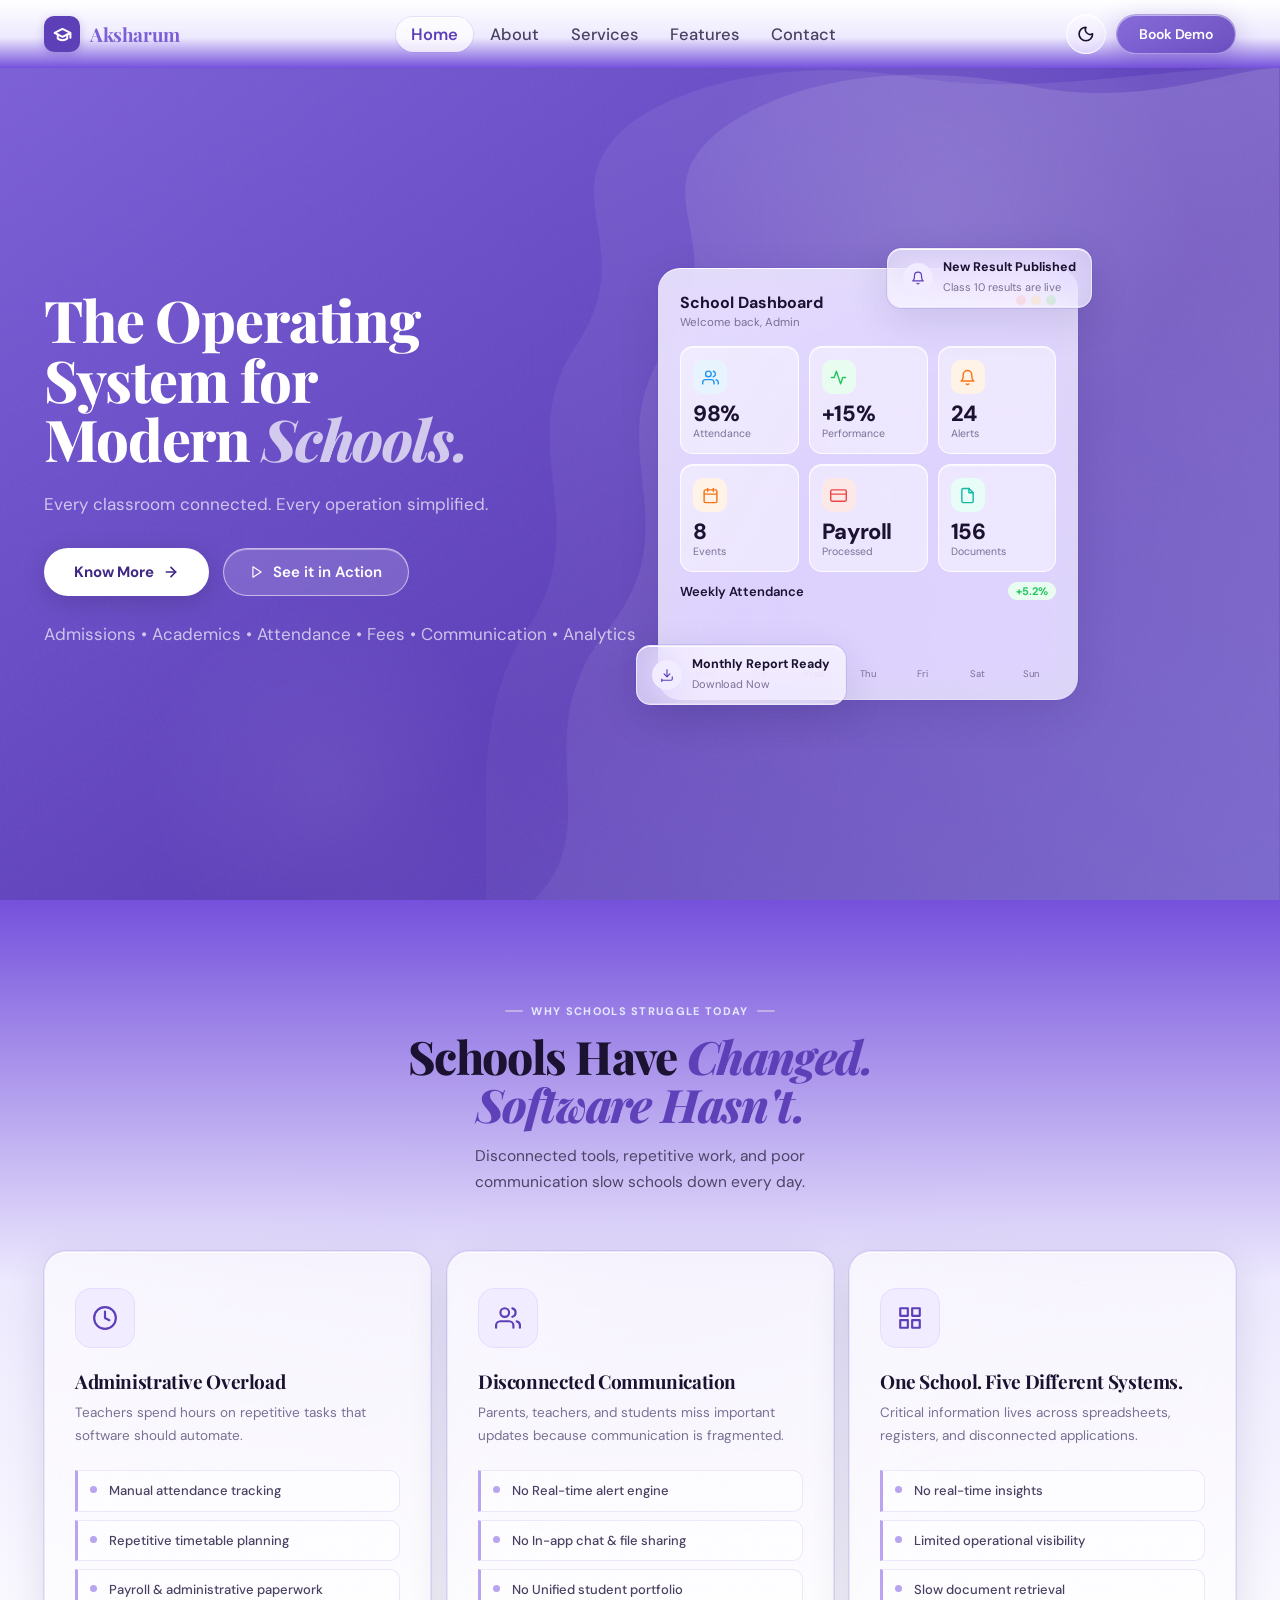
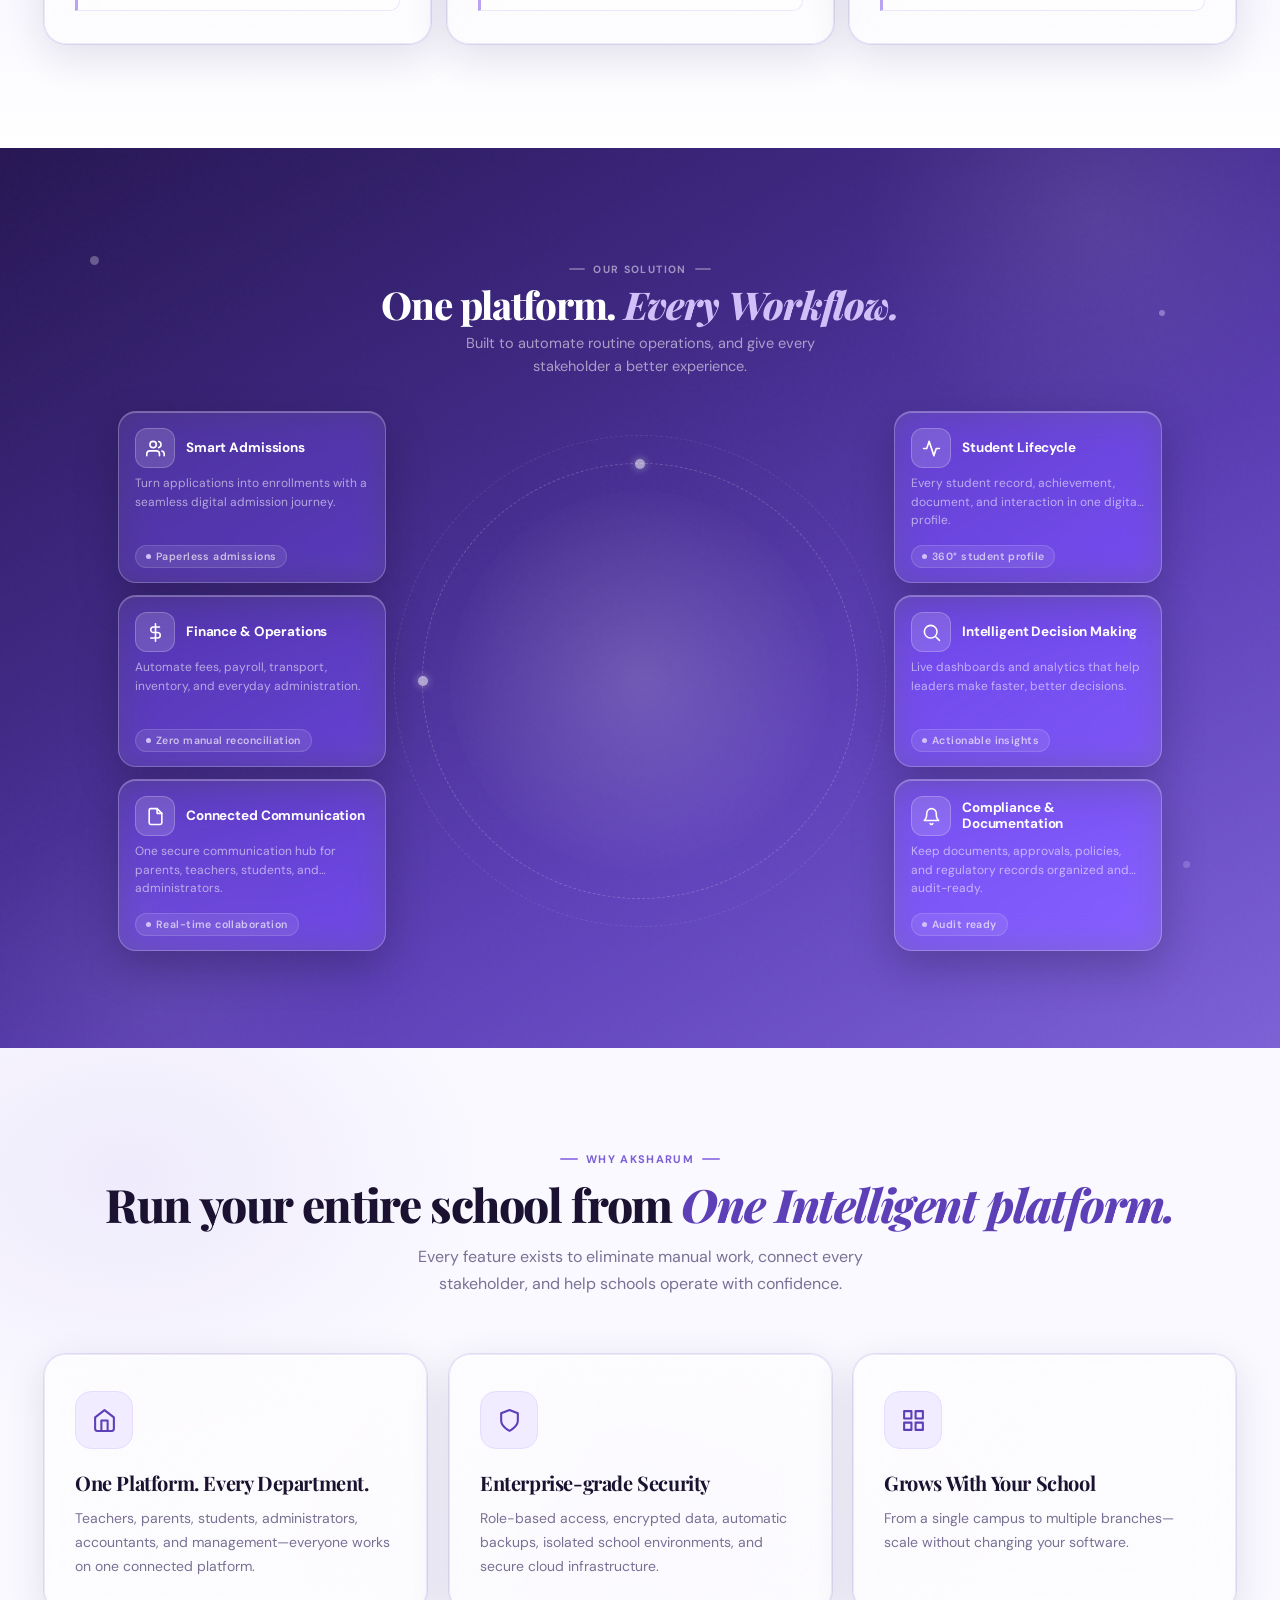
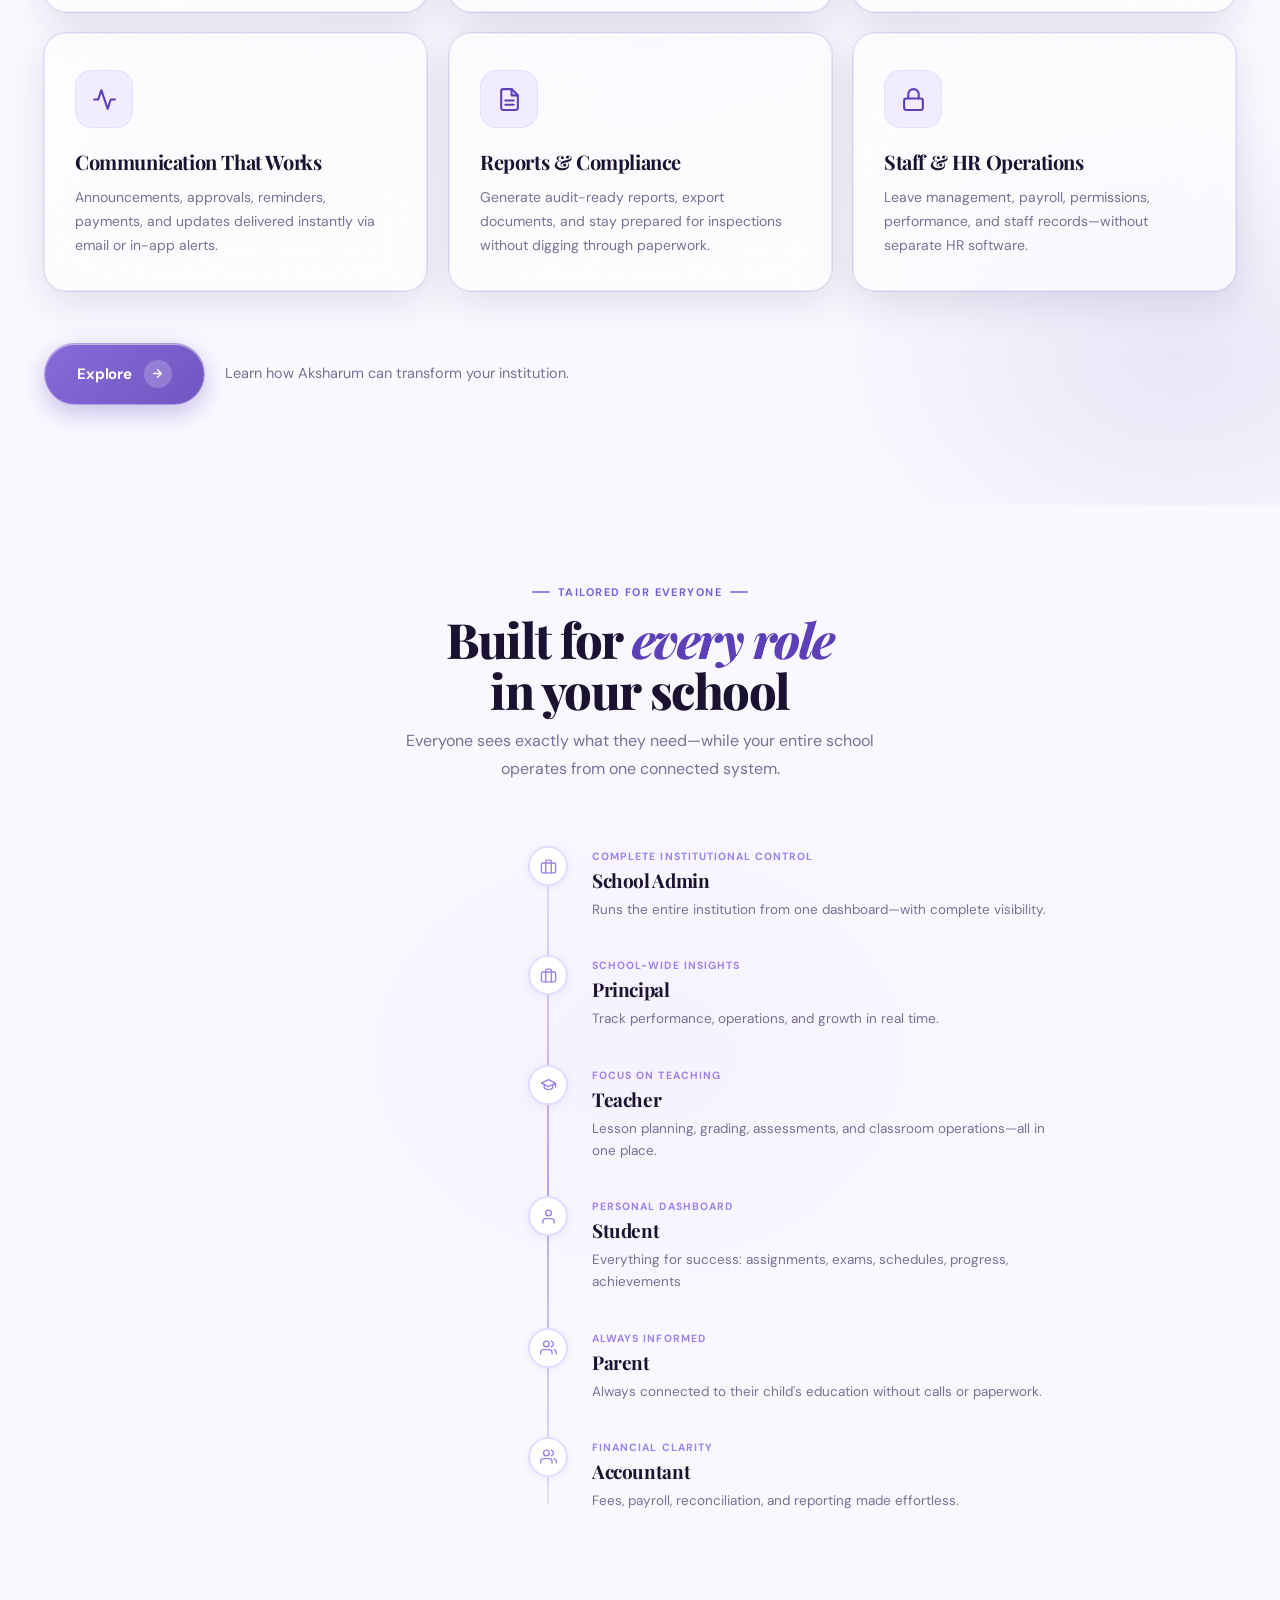
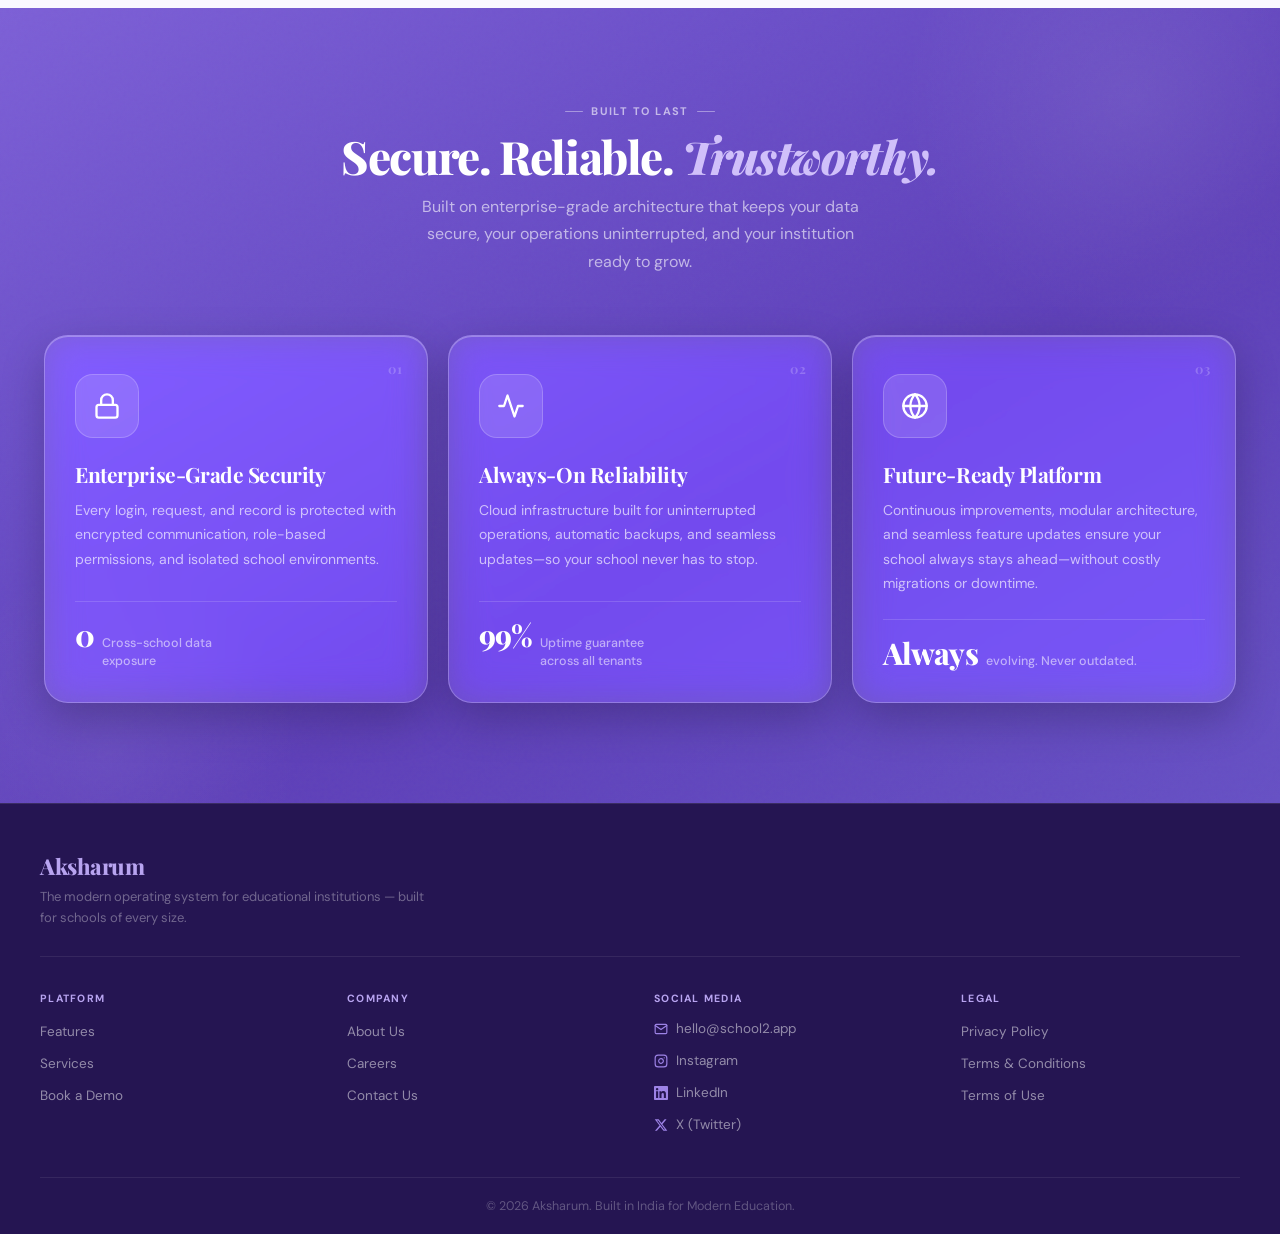
==== index.html @ 7f566ee7 "Merge pull request #1 from rajkrsingh9/feature/Aksharum_Update Feature/aksharum update" ====
<!DOCTYPE html>
<html lang="en">
<head>
<meta charset="UTF-8">
<meta name="viewport" content="width=device-width, initial-scale=1.0">
<title>Aksharum — The Modern School ERP</title>
<link rel="preconnect" href="https://fonts.googleapis.com">
<link href="https://fonts.googleapis.com/css2?family=Playfair+Display:ital,wght@0,400;0,600;0,700;0,800;1,400;1,600;1,700&family=DM+Sans:ital,opsz,wght@0,9..40,300;0,9..40,400;0,9..40,500;0,9..40,600;0,9..40,700;1,9..40,400&display=swap" rel="stylesheet">
<script src="https://cdnjs.cloudflare.com/ajax/libs/gsap/3.12.5/gsap.min.js"></script>
<script src="https://cdnjs.cloudflare.com/ajax/libs/gsap/3.12.5/ScrollTrigger.min.js"></script>
<link rel="stylesheet" href="css/one.css">
<link rel="stylesheet" href="css/liquid-glass.css">
<script src="js/page-transitions.js" defer></script>
<script>
  (function () {
    const savedTheme = localStorage.getItem("aksharum-theme");
    const prefersDark = window.matchMedia("(prefers-color-scheme: dark)").matches;

    if (savedTheme === "dark" || savedTheme === "light") {
      document.documentElement.setAttribute("data-theme", savedTheme);
    } else {
      document.documentElement.setAttribute("data-theme", prefersDark ? "dark" : "light");
    }
  })();
</script>
</head>
<body>

<!-- NAVIGATION -->

<nav id="nav" style="background: linear-gradient(
    180deg, 
    var(--nav-bg-start) 0%, 
    var(--nav-bg-middle) 55%, 
    var(--nav-bg-end) 100%
  );">
  <div class="nw">
    <a href="index.html" class="logo">
      <div class="lbox">
        <svg viewBox="0 0 24 24" fill="none" stroke="currentColor" stroke-width="2.5" stroke-linecap="round" stroke-linejoin="round">
          <path d="M22 10v6M2 10l10-5 10 5-10 5z"/>
          <path d="M6 12v5c3 3 9 3 12 0v-5"/>
        </svg>
      </div>
      <span class="logo-accent">Aksharum</span>
    </a>

    <!-- desktop links -->
    <ul class="nlinks">
      <li><a href="index.html" class="active">Home</a></li>
      <li><a href="about.html">About</a></li>
      <li><a href="services.html">Services</a></li>
      <li><a href="features.html">Features</a></li>
      <li><a href="contact.html">Contact</a></li>
    </ul>

    <!-- desktop CTA -->
    <div class="nright">
  <button class="theme-toggle" id="themeToggle" type="button" aria-label="Switch to dark mode">
    <svg class="theme-icon theme-sun" viewBox="0 0 24 24" fill="none" stroke="currentColor" stroke-width="2.2" stroke-linecap="round" stroke-linejoin="round">
      <circle cx="12" cy="12" r="4"></circle>
      <path d="M12 2v2"></path>
      <path d="M12 20v2"></path>
      <path d="M4.93 4.93l1.41 1.41"></path>
      <path d="M17.66 17.66l1.41 1.41"></path>
      <path d="M2 12h2"></path>
      <path d="M20 12h2"></path>
      <path d="M6.34 17.66l-1.41 1.41"></path>
      <path d="M19.07 4.93l-1.41 1.41"></path>
    </svg>

    <svg class="theme-icon theme-moon" viewBox="0 0 24 24" fill="none" stroke="currentColor" stroke-width="2.2" stroke-linecap="round" stroke-linejoin="round">
      <path d="M12 3a6.5 6.5 0 0 0 8.8 8.8A9 9 0 1 1 12 3Z"></path>
    </svg>
  </button>

  <a href="demo.html" class="n-demo">Book Demo</a>
</div>


    <!-- hamburger -->
    <button class="nav-toggle" id="navToggle" aria-label="Open menu" aria-expanded="false">
      <span></span>
      <span></span>
      <span></span>
    </button>
  </div>

</nav>

  <!-- overlay -->
  <div class="nav-overlay" id="navOverlay"></div>

  <!-- mobile drawer -->
  <aside class="mobile-drawer" id="mobileDrawer" aria-hidden="true">
    <div class="drawer-head">
      <a href="index.html" class="drawer-logo">
        <div class="lbox">
          <svg viewBox="0 0 24 24" fill="none" stroke="currentColor" stroke-width="2.5" stroke-linecap="round" stroke-linejoin="round">
            <path d="M22 10v6M2 10l10-5 10 5-10 5z"/>
            <path d="M6 12v5c3 3 9 3 12 0v-5"/>
          </svg>
        </div>
        <span>Aksharum</span>
      </a>

      <button class="drawer-close" id="drawerClose" aria-label="Close menu">
        <span></span>
        <span></span>
      </button>
    </div>

    <div class="drawer-links">
      <a href="index.html" class="active">Home</a>
      <a href="about.html" >About</a>
      <a href="services.html">Services</a>
      <a href="features.html">Features</a>
      <a href="contact.html">Contact</a>
    </div>

       <div class="drawer-bottom">
  <button class="drawer-theme-toggle" id="drawerThemeToggle" type="button" aria-label="Switch to dark mode">
    <span class="drawer-theme-icon">
      <svg class="theme-icon theme-sun" viewBox="0 0 24 24" fill="none" stroke="currentColor" stroke-width="2.2" stroke-linecap="round" stroke-linejoin="round">
        <circle cx="12" cy="12" r="4"></circle>
        <path d="M12 2v2"></path>
        <path d="M12 20v2"></path>
        <path d="M4.93 4.93l1.41 1.41"></path>
        <path d="M17.66 17.66l1.41 1.41"></path>
        <path d="M2 12h2"></path>
        <path d="M20 12h2"></path>
        <path d="M6.34 17.66l-1.41 1.41"></path>
        <path d="M19.07 4.93l-1.41 1.41"></path>
      </svg>

      <svg class="theme-icon theme-moon" viewBox="0 0 24 24" fill="none" stroke="currentColor" stroke-width="2.2" stroke-linecap="round" stroke-linejoin="round">
        <path d="M12 3a6.5 6.5 0 0 0 8.8 8.8A9 9 0 1 1 12 3Z"></path>
      </svg>
    </span>

    <span class="drawer-theme-text">Dark Mode</span>
  </button>

  <a href="demo.html" class="drawer-demo">Book Demo</a>
</div>
  </aside>


  <!-- ##################################################################################### -->

<!-- ════════ HERO ════════ -->
<section class="hero" id="hero">
  <div class="hero-glow1"></div>
  <div class="hero-glow2"></div>

  <!-- LEFT TEXT -->
  <div class="hero-left">
    <h1 id="h-title"> 
      The Operating<br>System for <br>Modern <em>Schools.</em>
    </h1>
    <p class="hero-desc" id="h-desc">
      <!-- Manage academics, admissions, attendance, fees, communication, and administration from one intelligent platform. -->
      <!-- Empower your school with smarter academics, seamless communication, intelligent management, and connected digital experiences. -->
      
      Every classroom connected. Every operation simplified.
    </p>
   
    <div class="hero-btns" id="h-btns">
      <button class="btn-white" onclick="location.href='about.html'">
        Know More
        <svg viewBox="0 0 24 24" fill="none" stroke="currentColor" stroke-width="2.5" stroke-linecap="round" stroke-linejoin="round"><line x1="5" y1="12" x2="19" y2="12"/><polyline points="12 5 19 12 12 19"/></svg>
      </button>
      <button class="btn-ghost" onclick="location.href='demo.html'">
        <svg viewBox="0 0 24 24" fill="none" stroke="currentColor" stroke-width="2" stroke-linecap="round" stroke-linejoin="round"><polygon points="5 3 19 12 5 21 5 3"/></svg>
        See it in Action
      </button>
    </div>
     <p class="hero-desc" id="h-desc" style="margin-top: 24px;">
      
      Admissions • Academics • Attendance • Fees • Communication • Analytics
    </p>

  </div>

  <!-- RIGHT: blob + student + dashboard -->
  <div class="hero-right" id="h-right">

    <!-- Bisy LMS-style blob: starts top-right, waves down to bottom-left -->
    <svg class="blob-svg" viewBox="0 0 900 900"
         preserveAspectRatio="xMaxYMid slice"
         xmlns="http://www.w3.org/2000/svg">
      <defs>
        <linearGradient id="bg1" x1="100%" y1="0%" x2="0%" y2="100%">
          <stop offset="0%" stop-color="rgba(255,255,255,.13)"/>
          <stop offset="100%" stop-color="rgba(255,255,255,.05)"/>
        </linearGradient>
        <linearGradient id="bg2" x1="100%" y1="0%" x2="0%" y2="100%">
          <stop offset="0%" stop-color="rgba(255,255,255,.09)"/>
          <stop offset="100%" stop-color="rgba(255,255,255,.03)"/>
        </linearGradient>
      </defs>

      <!-- Back softer blob -->
      <path fill="url(#bg2)">
        <animate attributeName="d" dur="18s" repeatCount="indefinite" calcMode="spline"
          keySplines="0.4 0 0.2 1; 0.4 0 0.2 1"
          values="
            M900,0 L900,900 L0,900 C60,820 10,720 80,610 C150,500 60,410 130,305 C200,200 100,140 190,65 C260,10 380,-8 500,10 C640,30 780,-6 900,0 Z;
            M900,0 L900,900 L0,900 C80,810 20,710 100,595 C180,480 80,400 155,290 C230,180 120,125 210,52 C285,5 400,-12 520,12 C660,36 790,-4 900,0 Z;
            M900,0 L900,900 L0,900 C60,820 10,720 80,610 C150,500 60,410 130,305 C200,200 100,140 190,65 C260,10 380,-8 500,10 C640,30 780,-6 900,0 Z
          "/>
      </path>

      <!-- Main blob — more opaque, tighter wave curve -->
      <path fill="url(#bg1)">
        <animate attributeName="d" dur="13s" repeatCount="indefinite" calcMode="spline"
          keySplines="0.4 0 0.2 1; 0.4 0 0.2 1"
          values="
            M900,0 L900,900 L80,900 C160,828 70,730 160,618 C250,506 150,422 225,312 C300,202 190,148 288,72 C368,12 490,0 618,22 C748,46 840,-2 900,0 Z;
            M900,0 L900,900 L100,900 C185,815 85,718 180,602 C275,486 165,408 245,294 C325,180 205,130 308,58 C392,4 510,-8 635,18 C762,44 848,0 900,0 Z;
            M900,0 L900,900 L80,900 C160,828 70,730 160,618 C250,506 150,422 225,312 C300,202 190,148 288,72 C368,12 490,0 618,22 C748,46 840,-2 900,0 Z
          "/>
      </path>
    </svg>



    <!-- Student (LEFT) + Dashboard (RIGHT) -->
    <div class="dash-area">

      <!-- STUDENT IMAGE — left of dashboard, no bg -->
      <div class="student-col" id="studentCol">
        <img src="Download_premium_image_of_Reading_publication_sitting_student__about_3d_cartoon_people__3d_cartoon_people_student__3_dimensional__school_student__and_blue_student_12162666-removebg-preview.png" alt="">
      </div>

      <!-- DASHBOARD wrapper -->
      <div style="position:relative;flex-shrink:0;">

        <!-- notification chip -->
        <div class="notif-chip">
          <div class="chip-ico"><svg viewBox="0 0 24 24" fill="none" stroke="currentColor" stroke-width="2" stroke-linecap="round" stroke-linejoin="round"><path d="M18 8A6 6 0 006 8c0 7-3 9-3 9h18s-3-2-3-9"/><path d="M13.73 21a2 2 0 01-3.46 0"/></svg></div>
          <div class="chip-txt"><strong>New Result Published</strong><span>Class 10 results are live</span></div>
        </div>

        <!-- DASHBOARD CARD -->
        <div class="dash" id="dashCard">
          <div class="dash-top">
            <div>
              <div class="dash-title">School Dashboard</div>
              <div class="dash-sub">Welcome back, Admin</div>
            </div>
            <div class="dash-dots">
              <div class="dd dd-r"></div>
              <div class="dd dd-y"></div>
              <div class="dd dd-g"></div>
            </div>
          </div>

          <!-- 3-col stats -->
          <div class="stat-grid">
            <div class="dsc">
              <div class="dsc-ico ico-blue"><svg viewBox="0 0 24 24" fill="none" stroke="currentColor" stroke-width="2" stroke-linecap="round" stroke-linejoin="round"><path d="M17 21v-2a4 4 0 00-4-4H5a4 4 0 00-4 4v2"/><circle cx="9" cy="7" r="4"/><path d="M23 21v-2a4 4 0 00-3-3.87"/><path d="M16 3.13a4 4 0 010 7.75"/></svg></div>
              <div class="dsc-val">98%</div><div class="dsc-lbl">Attendance</div>
            </div>
            <div class="dsc">
              <div class="dsc-ico ico-green"><svg viewBox="0 0 24 24" fill="none" stroke="currentColor" stroke-width="2" stroke-linecap="round" stroke-linejoin="round"><polyline points="22 12 18 12 15 21 9 3 6 12 2 12"/></svg></div>
              <div class="dsc-val">+15%</div><div class="dsc-lbl">Performance</div>
            </div>
            <div class="dsc">
              <div class="dsc-ico ico-orange"><svg viewBox="0 0 24 24" fill="none" stroke="currentColor" stroke-width="2" stroke-linecap="round" stroke-linejoin="round"><path d="M18 8A6 6 0 006 8c0 7-3 9-3 9h18s-3-2-3-9"/><path d="M13.73 21a2 2 0 01-3.46 0"/></svg></div>
              <div class="dsc-val">24</div><div class="dsc-lbl">Alerts</div>
            </div>
            <div class="dsc">
              <div class="dsc-ico ico-orange"><svg viewBox="0 0 24 24" fill="none" stroke="currentColor" stroke-width="2" stroke-linecap="round" stroke-linejoin="round"><rect x="3" y="4" width="18" height="18" rx="2"/><line x1="16" y1="2" x2="16" y2="6"/><line x1="8" y1="2" x2="8" y2="6"/><line x1="3" y1="10" x2="21" y2="10"/></svg></div>
              <div class="dsc-val">8</div><div class="dsc-lbl">Events</div>
            </div>
            <div class="dsc">
<div class="dsc-ico ico-red">
  <svg viewBox="0 0 24 24" fill="none" stroke="currentColor" stroke-width="2" stroke-linecap="round" stroke-linejoin="round">
    <rect x="1" y="4" width="22" height="16" rx="2" ry="2" />
    <line x1="1" y1="10" x2="23" y2="10" />
  </svg>
</div>
              <div class="dsc-val">Payroll</div><div class="dsc-lbl">Processed</div>
            </div>
            <div class="dsc">
              <div class="dsc-ico ico-teal"><svg viewBox="0 0 24 24" fill="none" stroke="currentColor" stroke-width="2" stroke-linecap="round" stroke-linejoin="round"><path d="M14 2H6a2 2 0 00-2 2v16a2 2 0 002 2h12a2 2 0 002-2V8z"/><polyline points="14 2 14 8 20 8"/></svg></div>
              <div class="dsc-val">156</div><div class="dsc-lbl">Documents</div>
            </div>
          </div>

          <div class="chart-hd">
            <span class="chart-ttl">Weekly Attendance</span>
            <span class="chart-bdg">+5.2%</span>
          </div>
          <div class="bars" id="bars">
            <div class="bar" data-h="75" style="height:0%;background:var(--p300)"></div>
            <div class="bar" data-h="88" style="height:0%;background:var(--p500)"></div>
            <div class="bar" data-h="65" style="height:0%;background:var(--p300)"></div>
            <div class="bar" data-h="92" style="height:0%;background:var(--p600)"></div>
            <div class="bar" data-h="80" style="height:0%;background:var(--p400)"></div>
            <div class="bar" data-h="72" style="height:0%;background:var(--p300)"></div>
            <div class="bar" data-h="86" style="height:0%;background:var(--p500)"></div>
          </div>
          <div class="bar-lbls">
            <span>Mon</span><span>Tue</span><span>Wed</span><span>Thu</span><span>Fri</span><span>Sat</span><span>Sun</span>
          </div>
        </div>

        <!-- enroll chip -->
        <div class="enroll-chip">
          <div class="chip-ico">
  <svg viewBox="0 0 24 24" fill="none" stroke="currentColor" stroke-width="2" stroke-linecap="round" stroke-linejoin="round">
    <path d="M21 15v4a2 2 0 0 1-2 2H5a2 2 0 0 1-2-2v4" />
    <polyline points="7 10 12 15 17 10" />
    <line x1="12" y1="15" x2="12" y2="3" />
  </svg>
</div>

          <div class="chip-txt"><strong>Monthly Report Ready</strong><span>Download Now</span></div>
        </div>

      </div><!-- end dash wrapper -->
    </div><!-- end dash-area -->
  </div><!-- end hero-right -->
</section>


<!-- ############################################################################################# -->

<!-- ══ PROBLEM CARDS ══ -->
<section class="prob-sec" id="problemSec" style="background: linear-gradient(
    360deg, 
    var(--nav-bg-start) 0%, 
    var(--nav-bg-middle) 55%, 
    var(--nav-bg-end) 100%
  );">
  <div class="prob-inner">

    <div class="prob-hd">
      <div class="prob-eyebrow-lbl" style="color: #e5e9ff;">Why Schools Struggle Today</div>
      <h2>Schools Have  <em>Changed. <br>Software Hasn't.</em></h2>
      <p>
Disconnected tools, repetitive work, and poor communication slow schools down every day. </p>
    </div>

    <div class="prob-cards">

      <!-- diamond SVG reusable -->

      <!-- CARD 1 -->
      <div class="pcard pcard-1">
        <div class="cg"></div>
        <div class="pcard-ico">
          <svg viewBox="0 0 24 24" fill="none" stroke="currentColor" stroke-width="2" stroke-linecap="round" stroke-linejoin="round">
            <circle cx="12" cy="12" r="10"/><polyline points="12 6 12 12 16 14"/>
          </svg>
        </div>
        <h3>Administrative Overload</h3>
        <p class="pcard-desc">
Teachers spend hours on repetitive tasks that software should automate.
        </p>
        <div class="pain-list">
          <div class="pain-row">
            <span class="pain-dot"></span>
            Manual attendance tracking

          </div>
          <div class="pain-row">
            <span class="pain-dot"></span>
Repetitive timetable planning
         </div>
          <div class="pain-row">
            <span class="pain-dot"></span>
Payroll & administrative paperwork 
          </div>
        </div>
      </div>

      <!-- CARD 2 -->
      <div class="pcard pcard-2">
        <div class="cg"></div>
        <div class="pcard-ico">
          <svg viewBox="0 0 24 24" fill="none" stroke="currentColor" stroke-width="2" stroke-linecap="round" stroke-linejoin="round">
            <path d="M17 21v-2a4 4 0 00-4-4H5a4 4 0 00-4 4v2"/><circle cx="9" cy="7" r="4"/>
            <path d="M23 21v-2a4 4 0 00-3-3.87"/><path d="M16 3.13a4 4 0 010 7.75"/>
          </svg>
        </div>
        <h3>Disconnected Communication</h3>
        <p class="pcard-desc">Parents, teachers, and students miss important updates because communication is fragmented.</p>
        <div class="pain-list">
          <div class="pain-row">
            <span class="pain-dot"></span>
            
            No Real-time alert engine


          </div>
          <div class="pain-row">
            <span class="pain-dot"></span>
No In-app chat & file sharing
  </div>
          <div class="pain-row">
            <span class="pain-dot"></span>
No Unified student portfolio    

</div>
        </div>
      </div>

      <!-- CARD 3 -->
      <div class="pcard pcard-3">
        <div class="cg"></div>
        <div class="pcard-ico">
          <svg viewBox="0 0 24 24" fill="none" stroke="currentColor" stroke-width="2" stroke-linecap="round" stroke-linejoin="round">
            <rect x="3" y="3" width="7" height="7"/><rect x="14" y="3" width="7" height="7"/>
            <rect x="14" y="14" width="7" height="7"/><rect x="3" y="14" width="7" height="7"/>
          </svg>
        </div>
        <h3>One School. Five Different Systems.</h3>
        <p class="pcard-desc">
Critical information lives across spreadsheets, registers, and disconnected applications.
        </p>
        <div class="pain-list">
          <div class="pain-row">
            <span class="pain-dot"></span>
            No real-time insights
          </div>
          <div class="pain-row">
            <span class="pain-dot"></span>
            Limited operational visibility
          </div>
          <div class="pain-row">
            <span class="pain-dot"></span>
Slow document retrieval
          </div>
        </div>
      </div>

    </div>
  </div>
</section>




<!-- ######################################################################## -->

<!-- ══ SOLUTION SECTION ══ -->



<section class="sol-sec" id="solutionSec" >
  <div class="sol-noise"></div>
  <div class="sol-glow-tr"></div>
  <div class="sol-glow-bl"></div>
  <div class="sol-part" style="width:9px;height:9px;background:rgba(255,255,255,.28);top:12%;left:7%;animation-delay:.3s"></div>
  <div class="sol-part" style="width:6px;height:6px;background:var(--p300);opacity:.45;top:18%;right:9%;animation-delay:1.1s"></div>
  <div class="sol-part" style="width:11px;height:11px;background:rgba(255,255,255,.18);bottom:15%;left:11%;animation-delay:2s"></div>
  <div class="sol-part" style="width:7px;height:7px;background:var(--p400);opacity:.38;bottom:20%;right:7%;animation-delay:.7s"></div>

  <div class="sol-inner">
    <div class="sol-hd" id="solHd">
      <div class="sol-ey">Our Solution</div>
      <h2>One platform. <em>Every Workflow.</em></h2>
      <p>Built to automate routine operations, and give every stakeholder a better experience.</p>
    </div>

    <div class="sol-stage">

      <!-- LEFT CARDS -->
      <div class="sol-col left" id="solLeft">
        <div class="sc">
          <div class="sc-row">
            <div class="sc-ico"><svg viewBox="0 0 24 24" fill="none" stroke="currentColor" stroke-width="2" stroke-linecap="round" stroke-linejoin="round"><path d="M17 21v-2a4 4 0 00-4-4H5a4 4 0 00-4 4v2"/><circle cx="9" cy="7" r="4"/><path d="M23 21v-2a4 4 0 00-3-3.87"/><path d="M16 3.13a4 4 0 010 7.75"/></svg></div>
            <span class="sc-title">Smart Admissions

</span>
          </div>
          <p class="sc-desc" style="margin-bottom: 0.3rem;">Turn applications into enrollments with a seamless digital admission journey.


          </p>
          <div class="sc-tag"><span class="sc-dot"></span>Paperless admissions</div>
        </div>

        <div class="sc">
          <div class="sc-row">
            <div class="sc-ico"><svg viewBox="0 0 24 24" fill="none" stroke="currentColor" stroke-width="2" stroke-linecap="round" stroke-linejoin="round"><line x1="12" y1="1" x2="12" y2="23"/><path d="M17 5H9.5a3.5 3.5 0 000 7h5a3.5 3.5 0 010 7H6"/></svg></div>
            <span class="sc-title">Finance &amp; Operations</span>
          </div>
          <p class="sc-desc" style="margin-bottom: 0.3rem;">Automate fees, payroll, transport, inventory, and everyday administration.</p>
          <div class="sc-tag"><span class="sc-dot"></span>Zero manual reconciliation</div>
        </div>

        <div class="sc">
          <div class="sc-row">
            <div class="sc-ico"><svg viewBox="0 0 24 24" fill="none" stroke="currentColor" stroke-width="2"
                stroke-linecap="round" stroke-linejoin="round">
                <path d="M14 2H6a2 2 0 00-2 2v16a2 2 0 002 2h12a2 2 0 002-2V8z" />
                <polyline points="14 2 14 8 20 8" />
              </svg></div>
            <span class="sc-title">
              Connected Communication     
            </span>
          </div>
          <p class="sc-desc" style="margin-bottom: 0.3rem;">One secure communication hub for parents, teachers, students, and administrators.
          </p>
          <div class="sc-tag"><span class="sc-dot"></span>Real-time collaboration</div>
        </div>
        </div>

      <!-- CENTER IMAGE -->
      <div class="sol-center" id="solCenter">
        <div class="sol-orb">
          <div class="sring r1"><span class="srdot"></span><span class="srdot d2"></span></div>
          <div class="sring r2"></div>
          <img src="𝐋𝐨_𝐌𝐞𝐣𝐨𝐫_𝐃𝐞_𝐀𝐫𝐜𝐚𝐧𝐨-removebg-preview.png" alt=""  class="sol-img">
        </div>
      </div>

      <!-- RIGHT CARDS -->
      <div class="sol-col right" id="solRight">
        <div class="sc">
          <div class="sc-row">
            <div class="sc-ico"><svg viewBox="0 0 24 24" fill="none" stroke="currentColor" stroke-width="2" stroke-linecap="round" stroke-linejoin="round"><polyline points="22 12 18 12 15 21 9 3 6 12 2 12"/></svg></div>
            <span class="sc-title">Student Lifecycle</span>
          </div>
          <p class="sc-desc" style="margin-bottom: 0.3rem;">Every student record, achievement, document, and interaction in one digital profile.</p>
          <div class="sc-tag"><span class="sc-dot"></span>360° student profile</div>
        </div>

        <div class="sc">
          <div class="sc-row">
            <div class="sc-ico"><svg viewBox="0 0 24 24" fill="none" stroke="currentColor" stroke-width="2" stroke-linecap="round" stroke-linejoin="round"><circle cx="11" cy="11" r="8"/><path d="M22 22l-4.35-4.35"/></svg></div>
            <span class="sc-title">Intelligent Decision Making</span>
          </div>
          <p class="sc-desc " style="margin-bottom: 0.3rem;">Live dashboards and analytics that help leaders make faster, better decisions.</p>
          <div class="sc-tag"><span class="sc-dot"></span>Actionable insights</div>
        </div>

        <div class="sc">
          <div class="sc-row">
            <div class="sc-ico"><svg viewBox="0 0 24 24" fill="none" stroke="currentColor" stroke-width="2" stroke-linecap="round" stroke-linejoin="round"><path d="M18 8A6 6 0 006 8c0 7-3 9-3 9h18s-3-2-3-9"/><path d="M13.73 21a2 2 0 01-3.46 0"/></svg></div>
            <span class="sc-title">Compliance & Documentation</span>
          </div>
          <p class="sc-desc" style="margin-bottom: 0.3rem;">Keep documents, approvals, policies, and regulatory records organized and audit-ready.</p>
          <div class="sc-tag"><span class="sc-dot" ></span>Audit ready</div>
        </div>
      </div>

    </div>
  </div>
</section>



<!-- ######################################## -->


<!-- FEATURES -->



<section class="feat-sec" id="featuresSec">
  <div class="feat-inner">
    <div class="feat-hd" id="featHd">
      <div class="feat-ey">Why Aksharum</div>
      <h2>Run your entire school from  <em>One Intelligent platform.</em></h2>
      <p>Every feature exists to eliminate manual work, connect every stakeholder, and help schools operate with confidence.</p>
    </div>
    <div class="feat-grid-6">

      <div class="fg-card" id="fg1">
        <div class="fg-ico">
          <svg viewBox="0 0 24 24" fill="none" stroke="currentColor" stroke-width="2" stroke-linecap="round" stroke-linejoin="round"><path d="M3 9l9-7 9 7v11a2 2 0 01-2 2H5a2 2 0 01-2-2z"/><polyline points="9 22 9 12 15 12 15 22"/></svg>
        </div>
        <h3>One Platform. Every Department.</h3>
        <p>Teachers, parents, students, administrators, accountants, and management—everyone works on one connected platform.</p>
      </div>

      <div class="fg-card" id="fg2">
        <div class="fg-ico">
          <svg viewBox="0 0 24 24" fill="none" stroke="currentColor" stroke-width="2" stroke-linecap="round" stroke-linejoin="round"><path d="M12 22s8-4 8-10V5l-8-3-8 3v7c0 6 8 10 8 10z"/></svg>
        </div>
        <h3>Enterprise-grade Security</h3>
        <p>Role-based access, encrypted data, automatic backups, isolated school environments, and secure cloud infrastructure.</p>
      </div>

      <div class="fg-card" id="fg3">
        <div class="fg-ico">
          <svg viewBox="0 0 24 24" fill="none" stroke="currentColor" stroke-width="2" stroke-linecap="round" stroke-linejoin="round"><rect x="3" y="3" width="7" height="7"/><rect x="14" y="3" width="7" height="7"/><rect x="14" y="14" width="7" height="7"/><rect x="3" y="14" width="7" height="7"/></svg>
        </div>
        <h3>Grows With Your School</h3>
        <p>From a single campus to multiple branches—scale without changing your software.</p>
      </div>

      <div class="fg-card" id="fg4">
        <div class="fg-ico">
          <svg viewBox="0 0 24 24" fill="none" stroke="currentColor" stroke-width="2" stroke-linecap="round" stroke-linejoin="round"><polyline points="22 12 18 12 15 21 9 3 6 12 2 12"/></svg>
        </div>
        <h3>Communication That Works</h3>
        <p>Announcements, approvals, reminders, payments, and updates delivered instantly via email or in-app alerts.</p>
      </div>

      <div class="fg-card" id="fg5">
        <div class="fg-ico">
          <svg viewBox="0 0 24 24" fill="none" stroke="currentColor" stroke-width="2" stroke-linecap="round" stroke-linejoin="round"><path d="M14 2H6a2 2 0 00-2 2v16a2 2 0 002 2h12a2 2 0 002-2V8z"/><polyline points="14 2 14 8 20 8"/><line x1="16" y1="13" x2="8" y2="13"/><line x1="16" y1="17" x2="8" y2="17"/></svg>
        </div>
        <h3>Reports & Compliance</h3>
        <p>Generate audit-ready reports, export documents, and stay prepared for inspections without digging through paperwork.</p>
      </div>

      <div class="fg-card" id="fg6">
        <div class="fg-ico">
          <svg viewBox="0 0 24 24" fill="none" stroke="currentColor" stroke-width="2" stroke-linecap="round" stroke-linejoin="round"><rect x="3" y="11" width="18" height="11" rx="2" ry="2"/><path d="M7 11V7a5 5 0 0110 0v4"/></svg>
        </div>
        <h3>Staff & HR Operations</h3>
        <p>Leave management, payroll, permissions, performance, and staff records—without separate HR software.</p>
      </div>

    </div>

    <!-- Know More CTA -->
    <div class="feat-cta" id="featCta">
      <a href="about.html" class="btn-feat-know">
        Explore
        <span class="arr">
          <svg viewBox="0 0 24 24" fill="none" stroke="currentColor" stroke-width="2.5" stroke-linecap="round" stroke-linejoin="round"><line x1="5" y1="12" x2="19" y2="12"/><polyline points="12 5 19 12 12 19"/></svg>
        </span>
      </a>
      <span class="feat-cta-label">Learn how Aksharum can transform your institution.</span>
    </div>

  </div>
</section>





<!-- ########################################################################################## -->
<!-- ══ TAILORED ══ -->
<section class="tailored-sec" id="tailoredSec">

  <!-- Centered heading -->
  <div class="tailored-hd" id="tailoredHd">
    <div class="tailored-ey">Tailored for Everyone</div>
    <h2>Built for <em>every role</em><br>in your school</h2>
    <p>Everyone sees exactly what they need—while your entire school operates from one connected system.</p>
  </div>

  <div class="tailored-body">

    <!-- LEFT: image + floating badges -->
    <div class="tailored-img-col" id="tailoredImg">
      <div class="tailored-img-bg"></div>
      <img class="tailored-img" src="Gemini_Generated_Image_yo6tjfyo6tjfyo6t-removebg-preview.png" alt="">
    </div>

    <!-- RIGHT: role rows -->
    <div class="tailored-roles" id="tailoredRoles">

      <!-- School Admin -->
      <div class="t-role" id="tr0">
        <div class="t-dot">
          <svg viewBox="0 0 24 24" fill="none" stroke="currentColor" stroke-width="2" stroke-linecap="round" stroke-linejoin="round">
            <path d="M20 7H4a2 2 0 00-2 2v10a2 2 0 002 2h16a2 2 0 002-2V9a2 2 0 00-2-2z"/>
            <path d="M16 21V5a2 2 0 00-2-2h-4a2 2 0 00-2 2v16"/>
          </svg>
        </div>
        <div class="t-body">
          <div class="t-label">Complete institutional control</div>
          <div class="t-name">School Admin</div>
          <div class="t-desc">Runs the entire institution from one dashboard—with complete visibility.</div></div>
      </div>


      <!-- Principal -->
      <div class="t-role" id="tr0">
        <div class="t-dot">
          <svg viewBox="0 0 24 24" fill="none" stroke="currentColor" stroke-width="2" stroke-linecap="round" stroke-linejoin="round">
            <path d="M20 7H4a2 2 0 00-2 2v10a2 2 0 002 2h16a2 2 0 002-2V9a2 2 0 00-2-2z"/>
            <path d="M16 21V5a2 2 0 00-2-2h-4a2 2 0 00-2 2v16"/>
          </svg>
        </div>
        <div class="t-body">
          <div class="t-label">School-wide Insights</div>
          <div class="t-name">Principal</div>
          <div class="t-desc">Track performance, operations, and growth in real time.</div></div>
      </div>


      <!-- Teacher -->
      <div class="t-role" id="tr1">
        <div class="t-dot">
          <svg viewBox="0 0 24 24" fill="none" stroke="currentColor" stroke-width="2" stroke-linecap="round" stroke-linejoin="round">
            <path d="M22 10v6M2 10l10-5 10 5-10 5z"/>
            <path d="M6 12v5c3 3 9 3 12 0v-5"/>
          </svg>
        </div>
        <div class="t-body">
          <div class="t-label">Focus on teaching</div>
          <div class="t-name">Teacher</div>
          <div class="t-desc">
                Lesson planning, grading, assessments, and classroom operations—all in one place.
          </div></div>
      </div>

      <!-- Student -->
      <div class="t-role" id="tr2">
        <div class="t-dot">
          <svg viewBox="0 0 24 24" fill="none" stroke="currentColor" stroke-width="2" stroke-linecap="round" stroke-linejoin="round">
            <path d="M20 21v-2a4 4 0 00-4-4H8a4 4 0 00-4 4v2"/>
            <circle cx="12" cy="7" r="4"/>
          </svg>
        </div>
        <div class="t-body">
          <div class="t-label">Personal Dashboard</div>
          <div class="t-name">Student</div>
          <div class="t-desc">Everything for success: assignments, exams, schedules, progress, achievements</div></div>
      </div>

      <!-- Parent -->
      <div class="t-role" id="tr3">
        <div class="t-dot">
          <svg viewBox="0 0 24 24" fill="none" stroke="currentColor" stroke-width="2" stroke-linecap="round" stroke-linejoin="round">
            <path d="M17 21v-2a4 4 0 00-4-4H5a4 4 0 00-4 4v2"/>
            <circle cx="9" cy="7" r="4"/>
            <path d="M23 21v-2a4 4 0 00-3-3.87"/>
            <path d="M16 3.13a4 4 0 010 7.75"/>
          </svg>
        </div>
        <div class="t-body">
          <div class="t-label">Always informed</div>
          <div class="t-name">Parent</div>
          <div class="t-desc">Always connected to their child's education without calls or paperwork.</div></div>
      </div>


      <!-- Accountant -->
      <div class="t-role" id="tr3">
        <div class="t-dot">
          <svg viewBox="0 0 24 24" fill="none" stroke="currentColor" stroke-width="2" stroke-linecap="round" stroke-linejoin="round">
            <path d="M17 21v-2a4 4 0 00-4-4H5a4 4 0 00-4 4v2"/>
            <circle cx="9" cy="7" r="4"/>
            <path d="M23 21v-2a4 4 0 00-3-3.87"/>
            <path d="M16 3.13a4 4 0 010 7.75"/>
          </svg>
        </div>
        <div class="t-body">
          <div class="t-label">Financial clarity</div>
          <div class="t-name">Accountant</div>
          <div class="t-desc">Fees, payroll, reconciliation, and reporting made effortless.</div></div>
      </div>

    </div>
  </div>
</section>







<!-- ###################################################################################### -->

<!-- ══ TRUST PILLARS ══ -->
<section class="trust-sec" id="trustSec">
  <div class="trust-glow1"></div>
  <div class="trust-glow2"></div>
  <div class="trust-inner">

    <div class="trust-hd" id="trustHd">
      <div class="trust-ey">Built to Last</div>
      <h2>Secure. Reliable. <em>Trustworthy.</em></h2>
      <p>Built on enterprise-grade architecture that keeps your data secure, your operations uninterrupted, and your institution ready to grow.</p>
    </div>

    <div class="trust-grid">

      <!-- CARD 1: Security -->
      <div class="tcard" id="tc0">
        <div class="tcard-spotlight"></div>
        <div class="tcard-num">01</div>
        <div class="tcard-ico">
          <svg viewBox="0 0 24 24" fill="none" stroke="currentColor" stroke-width="2" stroke-linecap="round" stroke-linejoin="round">
            <rect x="3" y="11" width="18" height="11" rx="2" ry="2"/>
            <path d="M7 11V7a5 5 0 0110 0v4"/>
          </svg>
        </div>
        <h3>Enterprise-Grade Security</h3>
        <p>Every login, request, and record is protected with encrypted communication, role-based permissions, and isolated school environments.
        </p>
        <div class="tcard-stat">
          <span class="tcard-stat-num">0</span>
          <span class="tcard-stat-lbl">Cross-school data <br>exposure</span>
        </div>
      </div>

      <!-- CARD 2: Reliability -->
      <div class="tcard" id="tc1">
        <div class="tcard-spotlight"></div>
        <div class="tcard-num">02</div>
        <div class="tcard-ico">
          <svg viewBox="0 0 24 24" fill="none" stroke="currentColor" stroke-width="2" stroke-linecap="round" stroke-linejoin="round">
            <polyline points="22 12 18 12 15 21 9 3 6 12 2 12"/>
          </svg>
        </div>
        <h3>Always-On Reliability</h3>
        <p>Cloud infrastructure built for uninterrupted operations, automatic backups, and seamless updates—so your school never has to stop.

        </p>
        <div class="tcard-stat">
          <span class="tcard-stat-num" id="uptimeStat">99%</span>
          <span class="tcard-stat-lbl">Uptime guarantee<br>across all tenants</span>
        </div>
      </div>

      <!-- CARD 3: Diversity -->
      <div class="tcard" id="tc2">
        <div class="tcard-spotlight"></div>
        <div class="tcard-num">03</div>
        <div class="tcard-ico">
          <svg viewBox="0 0 24 24" fill="none" stroke="currentColor" stroke-width="2" stroke-linecap="round" stroke-linejoin="round">
            <circle cx="12" cy="12" r="10"/>
            <line x1="2" y1="12" x2="22" y2="12"/>
            <path d="M12 2a15.3 15.3 0 014 10 15.3 15.3 0 01-4 10 15.3 15.3 0 01-4-10 15.3 15.3 0 014-10z"/>
          </svg>
        </div>
        <h3>Future-Ready Platform</h3>
        <p>Continuous improvements, modular architecture, and seamless feature updates ensure your school always stays ahead—without costly migrations or downtime.
        </p>
        <div class="tcard-stat">
          <span class="tcard-stat-num">Always</span>
          <span class="tcard-stat-lbl"> evolving. Never outdated.</span>
        </div>
      </div>

    </div>
  </div>
</section>






<!-- ############################################################################################## -->

<!-- STATS
<section class="stats-strip">
  <div class="stats-inner">
    <div class="stat-item sr"><div class="snum" data-target="500">0<sup>+</sup></div><p>Schools Onboarded</p></div>
    <div class="stat-item sr sd1"><div class="snum" data-target="10000">0<sup>+</sup></div><p>Active Users</p></div>
    <div class="stat-item sr sd2"><div class="snum" data-target="13">0</div><p>Integrated Modules</p></div>
    <div class="stat-item sr sd3"><div class="snum" data-target="99">0<sup>%</sup></div><p>Uptime Guarantee</p></div>
  </div>
</section> -->

<!-- ══ TESTIMONIALS ══ -->

<!-- 
<section class="testi-sec" id="testiSec">
  <div class="testi-inner">

    <div class="testi-hd" id="testiHd">
      <div class="testi-ey">What Our Users Say</div>
      <h2>Trusted by schools <em>across India</em></h2>
      <p>From school admins to parents — here's what real users think about Aksharum.</p>
    </div>

    <div class="testi-grid">

      <div class="tcard2" id="t2c0">
        <div class="tcard2-quote">"</div>
        <div class="tcard2-stars">
          <svg viewBox="0 0 24 24"><polygon points="12 2 15.09 8.26 22 9.27 17 14.14 18.18 21.02 12 17.77 5.82 21.02 7 14.14 2 9.27 8.91 8.26 12 2"/></svg>
          <svg viewBox="0 0 24 24"><polygon points="12 2 15.09 8.26 22 9.27 17 14.14 18.18 21.02 12 17.77 5.82 21.02 7 14.14 2 9.27 8.91 8.26 12 2"/></svg>
          <svg viewBox="0 0 24 24"><polygon points="12 2 15.09 8.26 22 9.27 17 14.14 18.18 21.02 12 17.77 5.82 21.02 7 14.14 2 9.27 8.91 8.26 12 2"/></svg>
          <svg viewBox="0 0 24 24"><polygon points="12 2 15.09 8.26 22 9.27 17 14.14 18.18 21.02 12 17.77 5.82 21.02 7 14.14 2 9.27 8.91 8.26 12 2"/></svg>
          <svg viewBox="0 0 24 24"><polygon points="12 2 15.09 8.26 22 9.27 17 14.14 18.18 21.02 12 17.77 5.82 21.02 7 14.14 2 9.27 8.91 8.26 12 2"/></svg>
        </div>
        <p class="tcard2-text">We eliminated three separate tools the day we switched. Attendance, results, and fee collection now run from a single dashboard. The time we've saved is unbelievable.</p>
        <div class="tcard2-author">
          <div class="tcard2-avatar">R</div>
          <div class="tcard2-info">
            Rajesh Sharma
            <span>School Admin, Delhi Public School, Jaipur</span>
          </div>
        </div>
      </div>

      <div class="tcard2" id="t2c1">
        <div class="tcard2-quote">"</div>
        <div class="tcard2-stars">
          <svg viewBox="0 0 24 24"><polygon points="12 2 15.09 8.26 22 9.27 17 14.14 18.18 21.02 12 17.77 5.82 21.02 7 14.14 2 9.27 8.91 8.26 12 2"/></svg>
          <svg viewBox="0 0 24 24"><polygon points="12 2 15.09 8.26 22 9.27 17 14.14 18.18 21.02 12 17.77 5.82 21.02 7 14.14 2 9.27 8.91 8.26 12 2"/></svg>
          <svg viewBox="0 0 24 24"><polygon points="12 2 15.09 8.26 22 9.27 17 14.14 18.18 21.02 12 17.77 5.82 21.02 7 14.14 2 9.27 8.91 8.26 12 2"/></svg>
          <svg viewBox="0 0 24 24"><polygon points="12 2 15.09 8.26 22 9.27 17 14.14 18.18 21.02 12 17.77 5.82 21.02 7 14.14 2 9.27 8.91 8.26 12 2"/></svg>
          <svg viewBox="0 0 24 24"><polygon points="12 2 15.09 8.26 22 9.27 17 14.14 18.18 21.02 12 17.77 5.82 21.02 7 14.14 2 9.27 8.91 8.26 12 2"/></svg>
        </div>
        <p class="tcard2-text">As a teacher, I used to spend two hours every week just on paperwork. Now I mark attendance, enter results, and share notes in minutes. The exam module especially is brilliant.</p>
        <div class="tcard2-author">
          <div class="tcard2-avatar">P</div>
          <div class="tcard2-info">
            Priya Nair
            <span>Senior Teacher, Kendriya Vidyalaya, Pune</span>
          </div>
        </div>
      </div>

      <div class="tcard2" id="t2c2">
        <div class="tcard2-quote">"</div>
        <div class="tcard2-stars">
          <svg viewBox="0 0 24 24"><polygon points="12 2 15.09 8.26 22 9.27 17 14.14 18.18 21.02 12 17.77 5.82 21.02 7 14.14 2 9.27 8.91 8.26 12 2"/></svg>
          <svg viewBox="0 0 24 24"><polygon points="12 2 15.09 8.26 22 9.27 17 14.14 18.18 21.02 12 17.77 5.82 21.02 7 14.14 2 9.27 8.91 8.26 12 2"/></svg>
          <svg viewBox="0 0 24 24"><polygon points="12 2 15.09 8.26 22 9.27 17 14.14 18.18 21.02 12 17.77 5.82 21.02 7 14.14 2 9.27 8.91 8.26 12 2"/></svg>
          <svg viewBox="0 0 24 24"><polygon points="12 2 15.09 8.26 22 9.27 17 14.14 18.18 21.02 12 17.77 5.82 21.02 7 14.14 2 9.27 8.91 8.26 12 2"/></svg>
          <svg viewBox="0 0 24 24"><polygon points="12 2 15.09 8.26 22 9.27 17 14.14 18.18 21.02 12 17.77 5.82 21.02 7 14.14 2 9.27 8.91 8.26 12 2"/></svg>
        </div>
        <p class="tcard2-text">I used to call the school every week to check on my son's attendance and fees. Now I see everything on my phone the moment it updates. This is the transparency we always needed.</p>
        <div class="tcard2-author">
          <div class="tcard2-avatar">A</div>
          <div class="tcard2-info">
            Anita Gupta
            <span>Parent, Ryan International School, Mumbai</span>
          </div>
        </div>
      </div>

    </div>
  </div>
</section> -->

<!-- FOOTER -->
<footer>
  <div class="fw">
    <div class="f-top"><div class="f-brand-name"><span>Aksharum</span></div><div class="f-tagline">The modern operating system for educational institutions — built for schools of every size.</div></div>
    <div class="fgrid">
      <div class="fcol"><h4>Platform</h4><ul><li><a href="features.html">Features</a></li><li><a href="services.html">Services</a></li><li><a href="demo.html">Book a Demo</a></li></ul></div>
      <div class="fcol"><h4>Company</h4><ul><li><a href="about.html">About Us</a></li><li><a href="career.html">Careers</a></li><li><a href="contact.html">Contact Us</a></li></ul></div>
      <div class="fcol"><h4>Social Media</h4><ul>
        <li><a href="mailto:hello@school2.app"><svg viewBox="0 0 24 24" fill="none" stroke="currentColor" stroke-width="2" stroke-linecap="round" stroke-linejoin="round"><path d="M4 4h16c1.1 0 2 .9 2 2v12c0 1.1-.9 2-2 2H4c-1.1 0-2-.9-2-2V6c0-1.1.9-2 2-2z"/><polyline points="22,6 12,13 2,6"/></svg>hello@school2.app</a></li>
        <li><a href="#"><svg viewBox="0 0 24 24" fill="none" stroke="currentColor" stroke-width="2" stroke-linecap="round" stroke-linejoin="round"><rect x="2" y="2" width="20" height="20" rx="5"/><path d="M16 11.37A4 4 0 1112.63 8 4 4 0 0116 11.37z"/><line x1="17.5" y1="6.5" x2="17.51" y2="6.5"/></svg>Instagram</a></li>
        <li><a href="#"><svg viewBox="0 0 24 24" fill="currentColor"><path d="M20.447 20.452h-3.554v-5.569c0-1.328-.027-3.037-1.852-3.037-1.853 0-2.136 1.445-2.136 2.939v5.667H9.351V9h3.414v1.561h.046c.477-.9 1.637-1.85 3.37-1.85 3.601 0 4.267 2.37 4.267 5.455v6.286zM5.337 7.433a2.062 2.062 0 01-2.063-2.065 2.064 2.064 0 112.063 2.065zm1.782 13.019H3.555V9h3.564v11.452zM22.225 0H1.771C.792 0 0 .774 0 1.729v20.542C0 23.227.792 24 1.771 24h20.451C23.2 24 24 23.227 24 22.271V1.729C24 .774 23.2 0 22.222 0h.003z"/></svg>LinkedIn</a></li>
        <li><a href="#"><svg viewBox="0 0 24 24" fill="currentColor"><path d="M18.244 2.25h3.308l-7.227 8.26 8.502 11.24H16.17l-5.214-6.817L4.99 21.75H1.68l7.73-8.835L1.254 2.25H8.08l4.713 6.231zm-1.161 17.52h1.833L7.084 4.126H5.117z"/></svg>X (Twitter)</a></li>
      </ul></div>
      <div class="fcol"><h4>Legal</h4><ul><li><a href="privacy.html">Privacy Policy</a></li><li><a href="terms&conditions.html">Terms &amp; Conditions</a></li><li><a href="terms.html">Terms of Use</a></li></ul></div>
    </div>
    <div class="fbot">© 2026 Aksharum. Built in India for Modern Education.</div>
  </div>
</footer>
<script src="js/script.js"></script>

</body>
</html>
---- css/one.css ----
/* ════════════════════════════════════════════════════════════════════════
   AKSHARUM — HOME PAGE STYLESHEET (CLEANED)
   • Single sticky navbar (same behaviour as About page)
   • One container system: --page-max + --page-pad drive every section
   • Zero duplicated rules / blocks
   ════════════════════════════════════════════════════════════════════════ */

:root{
  --p50:#faf8ff;--p100:#f1ecff;--p200:#e5dcff;--p300:#d0c0fa;
  --p400:#b8a4f0;--p500:#9d83e6;--p600:#7c5fd6;--p700:#5d3fb8;
  --p800:#3f2885;--p900:#251552;
  --ink:#1a1230;--ink2:#4a4063;--ink3:#7a7095;
  --line:#ece6fb;--rpill:999px;
  --nav-bg-start: #FFFFFF;
  --nav-bg-middle: #EDE9FE;
  --nav-bg-end: #7551DC;

  /* ── ONE container width + ONE gutter for the whole page ── */
  --page-max:1280px;
  --page-pad:52px;
}

*,*::before,*::after{box-sizing:border-box;margin:0;padding:0}
html{scroll-behavior:smooth}
body{font-family:'DM Sans',sans-serif;background:#fff;color:var(--ink2);-webkit-font-smoothing:antialiased;min-height:100vh;display:flex;flex-direction:column;overflow-x:hidden}
h1,h2,h3,h4{font-family:'Playfair Display',serif;color:var(--ink);letter-spacing:-.02em;line-height:1.05}
a{color:inherit;text-decoration:none}
button{font-family:inherit;cursor:pointer;border:none;background:none}

/* ════════════════ NAV (sticky — single source of truth) ════════════════ */
nav{
  position:sticky;top:0;z-index:200;
  background:rgba(255,255,255,.96);
  backdrop-filter:blur(20px);-webkit-backdrop-filter:blur(20px);
  border-bottom:0px solid transparent;
  transition:border-color .3s,box-shadow .3s;
}
nav.scrolled{border-color:var(--line);box-shadow:0 2px 20px rgba(93,63,184,.08)}

.nw{
  max-width:var(--page-max);margin:0 auto;padding:0 var(--page-pad);
  display:flex;align-items:center;justify-content:space-between;
  height:68px;gap:16px;
}
.logo{display:flex;align-items:center;gap:10px;font-family:'Playfair Display',serif;font-weight:700;font-size:19px;letter-spacing:-.02em;color:var(--ink);text-decoration:none}
.lbox{width:36px;height:36px;border-radius:10px;background:var(--p700);display:grid;place-items:center;box-shadow:0 3px 10px rgba(93,63,184,.28);flex-shrink:0}
.lbox svg{width:19px;height:19px;color:#fff}
.logo-accent{color:var(--p600)}
.nlinks{display:flex;gap:2px;list-style:none}
.nlinks a{display:block;padding:7px 15px;font-size:16.5px;font-weight:500;color:var(--ink2);border-radius:var(--rpill);transition:color .2s,background .2s;text-decoration:none}
.nlinks a:hover{color:var(--ink);background:var(--p50)}
.nlinks a.active{color:var(--p700);background:var(--p100);font-weight:600}
.nright{display:flex;align-items:center;gap:10px}
.n-login{padding:8px 18px;font-size:14px;font-weight:500;color:var(--ink2);border-radius:var(--rpill);transition:all .2s;cursor:pointer}
.n-login:hover{color:var(--ink);background:#f3f0fc}
.n-demo{padding:10px 22px;font-size:14px;font-weight:600;background:var(--p700);color:#fff;border-radius:var(--rpill);display:inline-flex;align-items:center;gap:6px;transition:all .25s;cursor:pointer;letter-spacing:-.01em;text-decoration:none}
.n-demo svg{width:13px;height:13px;transition:transform .25s}
.n-demo:hover{background:var(--p800);transform:translateY(-1px);box-shadow:0 5px 16px rgba(93,63,184,.3)}
.n-demo:hover svg{transform:translateX(3px)}

/* ═══════════════════════════════ HERO ═══════════════════════════════ */
.hero{
  position:relative;min-height:calc(100vh - 68px);
  display:flex;align-items:center;overflow:hidden;
  background:linear-gradient(145deg,#7c5fd6 0%,#6b4fc8 30%,#5d3fb8 60%,#6650c4 100%);
}
.hero::before{
  content:'';position:absolute;inset:0;pointer-events:none;z-index:0;
  background-image:url("data:image/svg+xml,%3Csvg viewBox='0 0 256 256' xmlns='http://www.w3.org/2000/svg'%3E%3Cfilter id='n'%3E%3CfeTurbulence type='fractalNoise' baseFrequency='.9' numOctaves='4' stitchTiles='stitch'/%3E%3C/filter%3E%3Crect width='100%25' height='100%25' filter='url(%23n)' opacity='.022'/%3E%3C/svg%3E");
}
.hero-glow1{position:absolute;top:-15%;right:5%;width:550px;height:550px;background:radial-gradient(circle,rgba(255,255,255,.1),transparent 65%);pointer-events:none;z-index:0}
.hero-glow2{position:absolute;bottom:-10%;left:10%;width:400px;height:400px;background:radial-gradient(circle,rgba(255,255,255,.06),transparent 65%);pointer-events:none;z-index:0}

.hero-left{
  position:relative;z-index:5;width:50%;flex-shrink:0;
  padding:64px 0 64px max(var(--page-pad), calc((100vw - var(--page-max))/2 + var(--page-pad)));
}
.hero-left h1{font-family:'Playfair Display',serif;font-size:clamp(44px,4.6vw,66px);font-weight:800;color:#fff;line-height:1.03;margin-bottom:22px}
.hero-left h1 em{font-style:italic;color:rgba(255,255,255,.7)}
.hero-desc{font-size:17px;color:rgba(255,255,255,.68);line-height:1.75;margin-bottom:28px}
.hero-btns{display:flex;gap:14px;flex-wrap:wrap;align-items:center}
.btn-white{padding:14px 30px;background:#fff;color:var(--p800);border-radius:var(--rpill);font-size:15px;font-weight:700;display:inline-flex;align-items:center;gap:9px;transition:all .28s;cursor:pointer;box-shadow:0 6px 24px rgba(0,0,0,.15);letter-spacing:-.01em}
.btn-white:hover{background:var(--p100);transform:translateY(-2px);box-shadow:0 12px 32px rgba(0,0,0,.2)}
.btn-white svg{width:16px;height:16px}
.btn-ghost{padding:13px 26px;background:rgba(255,255,255,.15);color:#fff;border:1.5px solid rgba(255,255,255,.4);border-radius:var(--rpill);font-size:15px;font-weight:600;display:inline-flex;align-items:center;gap:9px;transition:all .28s;cursor:pointer;backdrop-filter:blur(8px)}
.btn-ghost:hover{background:rgba(255,255,255,.25);border-color:rgba(255,255,255,.7);transform:translateY(-2px)}
.btn-ghost svg{width:14px;height:14px}

.hero-right{position:absolute;right:0;top:0;bottom:0;width:62%;z-index:2;pointer-events:none}
.blob-svg{position:absolute;inset:0;width:100%;height:100%}
.dash-area{position:absolute;inset:0;z-index:6;display:flex;align-items:center;justify-content:center;pointer-events:all;gap:0;padding:50px 32px 50px 20px}
.student-col{flex-shrink:0;align-self:flex-end;position:relative;z-index:8;margin-right:-18px}
.student-col img{height:380px;width:auto;object-fit:contain;filter:drop-shadow(0 20px 40px rgba(0,0,0,.2));animation:studFloat 6s ease-in-out infinite;display:block}
@keyframes studFloat{0%,100%{transform:translateY(0)}50%{transform:translateY(-14px)}}

.dash{background:#fff;border-radius:22px;box-shadow:0 28px 72px rgba(0,0,0,.22),0 0 0 1px rgba(255,255,255,.15);padding:24px 22px 20px;width:420px;flex-shrink:0;position:relative;z-index:7;animation:dashFloat 5s ease-in-out infinite;transform-style:preserve-3d}
@keyframes dashFloat{0%,100%{transform:translateY(0)}50%{transform:translateY(-10px)}}
.dash-top{display:flex;justify-content:space-between;align-items:flex-start;margin-bottom:16px}
.dash-title{font-family:'DM Sans',sans-serif;font-size:16px;font-weight:700;color:var(--ink);margin-bottom:2px}
.dash-sub{font-size:11.5px;color:var(--ink3)}
.dash-dots{display:flex;gap:5px;margin-top:3px}
.dd{width:10px;height:10px;border-radius:50%}
.dd-r{background:#ff5f57}.dd-y{background:#ffbd2e}.dd-g{background:#28c840}

.stat-grid{display:grid;grid-template-columns:1fr 1fr 1fr;gap:10px;margin-bottom:10px}
.dsc{background:#faf9fe;border:1px solid var(--line);border-radius:13px;padding:13px 12px;transition:transform .25s,box-shadow .25s;cursor:default}
.dsc:hover{transform:translateY(-3px);box-shadow:0 8px 22px rgba(93,63,184,.13)}
.dsc-ico{width:34px;height:34px;border-radius:10px;display:grid;place-items:center;margin-bottom:9px}
.dsc-ico svg{width:17px;height:17px;color:inherit;stroke:currentColor}
.ico-blue{background:#e8f4fd;color:#2196F3}
.ico-green{background:#e8fdf0;color:#22c55e}
.ico-orange{background:#fff3e8;color:#f97316}
.ico-purple{background:var(--p100);color:var(--p700)}
.ico-red{background:#fde8e8;color:#ef4444}
.ico-teal{background:#e8fdf8;color:#14b8a6}
.dsc-val{font-family:'DM Sans',sans-serif;font-size:22px;font-weight:800;color:var(--ink);letter-spacing:-.02em;line-height:1}
.dsc-lbl{font-size:10.5px;color:var(--ink3);margin-top:2px}

.chart-hd{display:flex;justify-content:space-between;align-items:center;margin-bottom:8px}
.chart-ttl{font-size:13px;font-weight:600;color:var(--ink)}
.chart-bdg{font-size:11px;font-weight:700;color:#22c55e;background:#e8fdf0;padding:2px 8px;border-radius:var(--rpill)}
.bars{display:flex;align-items:flex-end;gap:5px;height:54px;margin-bottom:6px}
.bar{border-radius:4px 4px 0 0;flex:1;transition:height .6s ease}
.bar:hover{filter:brightness(1.12);cursor:default}
.bar-lbls{display:flex;gap:5px}
.bar-lbls span{flex:1;text-align:center;font-size:9.5px;color:var(--ink3)}

.notif-chip{position:absolute;top:-20px;right:-14px;background:#fff;border-radius:14px;padding:11px 15px;box-shadow:0 10px 32px rgba(0,0,0,.13);display:flex;align-items:center;gap:10px;border:1px solid var(--line);z-index:20;white-space:nowrap;animation:chip1 5s ease-in-out infinite}
@keyframes chip1{0%,100%{transform:translateY(0)}50%{transform:translateY(-9px)}}
.enroll-chip{position:absolute;bottom:-5px;left:-22px;background:#fff;border-radius:14px;padding:11px 15px;box-shadow:0 10px 32px rgba(0,0,0,.13);display:flex;align-items:center;gap:10px;border:1px solid var(--line);z-index:20;white-space:nowrap;animation:chip2 5s ease-in-out infinite .7s}
@keyframes chip2{0%,100%{transform:translateY(0)}50%{transform:translateY(8px)}}
.chip-ico{width:30px;height:30px;border-radius:50%;background:var(--p100);display:grid;place-items:center;flex-shrink:0}
.chip-ico svg{width:14px;height:14px;color:var(--p700)}
.chip-txt strong{display:block;font-weight:700;color:var(--ink);font-size:12.5px;line-height:1.2}
.chip-txt span{color:var(--ink3);font-size:11px}

/* ═══════════════════════════════ PROBLEM ═══════════════════════════════ */
.prob-sec{background:#fff;padding:96px 0 104px;position:relative;overflow:hidden}
.prob-sec::before{content:'';position:absolute;top:50%;left:50%;transform:translate(-50%,-50%);width:900px;height:600px;background:radial-gradient(ellipse,rgba(184,164,240,.07) 0%,transparent 68%);pointer-events:none}
.prob-inner{max-width:var(--page-max);margin:0 auto;padding:0 var(--page-pad)}
.prob-hd{text-align:center;margin-bottom:56px}
.prob-eyebrow-lbl{display:inline-flex;align-items:center;gap:8px;font-size:11px;font-weight:700;text-transform:uppercase;letter-spacing:.12em;color:var(--p600);margin-bottom:14px}
.prob-eyebrow-lbl::before,.prob-eyebrow-lbl::after{content:'';width:18px;height:2px;background:#bfb1e5;border-radius:2px}
.prob-hd h2{font-family:'Playfair Display',serif;font-size:clamp(30px,3.6vw,48px);font-weight:800;color:var(--ink);line-height:1.05;letter-spacing:-.03em;margin-bottom:14px}
.prob-hd h2 em{font-style:italic;color:var(--p700)}
.prob-hd p{font-size:15.5px;color:413e49;max-width:440px;margin:0 auto;line-height:1.7}
.prob-cards{display:grid;grid-template-columns:repeat(3,1fr);gap:16px;align-items:stretch;width:100%;margin:0}
.pcard{position:relative;background:#fff;border:1px solid var(--line);border-radius:22px;padding:36px 30px 32px;overflow:hidden;cursor:default;display:flex;flex-direction:column;transform-style:preserve-3d;transition:transform .4s cubic-bezier(.175,.885,.32,1.275),box-shadow .4s,border-color .35s}
.pcard::before{content:'';position:absolute;inset:0;background:linear-gradient(140deg,var(--p100) 0%,rgba(229,220,255,.32) 55%,transparent 100%);opacity:0;transition:opacity .4s;border-radius:22px;pointer-events:none}
.pcard:hover{transform:translateY(-8px);box-shadow:0 24px 64px rgba(93,63,184,.14);border-color:var(--p300)}
.pcard:hover::before{opacity:1}
.pcard::after{content:'';position:absolute;top:0;left:0;width:0;height:3px;background:linear-gradient(90deg,var(--p700),var(--p400));border-radius:3px 3px 0 0;transition:width .5s cubic-bezier(.175,.885,.32,1.275)}
.pcard:hover::after{width:100%}
.pcard-ico{width:60px;height:60px;border-radius:16px;background:var(--p100);border:1px solid var(--p200);display:grid;place-items:center;margin-bottom:22px;flex-shrink:0;position:relative;z-index:1;transition:all .4s cubic-bezier(.175,.885,.32,1.275)}
.pcard-ico svg{width:26px;height:26px;color:var(--p700);transition:color .3s,transform .4s}
.pcard:hover .pcard-ico{background:var(--p700);border-color:var(--p700);transform:rotate(-7deg) scale(1.1);box-shadow:0 10px 28px rgba(93,63,184,.28)}
.pcard:hover .pcard-ico svg{color:#fff;transform:scale(1.08)}
.pcard h3{font-family:'Playfair Display',serif;font-size:19px;font-weight:700;color:var(--ink);margin-bottom:10px;line-height:1.18;letter-spacing:-.02em;position:relative;z-index:1;transition:color .3s}
.pcard:hover h3{color:var(--p800)}
.pcard-desc{font-size:13.5px;color:var(--ink3);line-height:1.7;position:relative;z-index:1;margin-bottom:22px;flex:1}
.pain-list{display:flex;flex-direction:column;gap:8px;position:relative;z-index:1;margin-top:auto}
.pain-row{display:flex;align-items:flex-start;gap:12px;font-size:13px;color:var(--ink2);font-weight:500;line-height:1.5;padding:10px 14px 10px 12px;background:var(--p50);border:1px solid var(--line);border-left:3px solid var(--p400);border-radius:0 10px 10px 0;transition:transform .3s ease,background .3s,border-color .3s,border-left-color .3s}
.pcard:hover .pain-row:nth-child(1){transform:translateX(5px);transition-delay:.04s}
.pcard:hover .pain-row:nth-child(2){transform:translateX(5px);transition-delay:.09s}
.pcard:hover .pain-row:nth-child(3){transform:translateX(5px);transition-delay:.14s}
.pcard:hover .pain-row{background:var(--p100);border-color:var(--p300);border-left-color:var(--p700)}
.pain-dot{width:7px;height:7px;border-radius:50%;background:var(--p400);flex-shrink:0;margin-top:5px;transition:background .3s,transform .3s}
.pcard:hover .pain-row .pain-dot{background:var(--p700);transform:scale(1.3)}
.pcard .cg{position:absolute;border-radius:50%;pointer-events:none;filter:blur(52px);opacity:0;transition:opacity .5s}
.pcard:hover .cg{opacity:1}
.pcard-1 .cg{width:240px;height:240px;background:rgba(157,131,230,.12);bottom:-80px;right:-80px}
.pcard-2 .cg{width:240px;height:240px;background:rgba(93,63,184,.09);top:-80px;left:-80px}
.pcard-3 .cg{width:240px;height:240px;background:rgba(184,164,240,.12);bottom:-80px;left:-80px}

/* ═══════════════════════════════ SOLUTION ═══════════════════════════════ */
.sol-sec{position:relative;overflow:hidden;background:linear-gradient(150deg,var(--p900) 0%,var(--p800) 35%,var(--p700) 65%,var(--p600) 100%);min-height:100vh;display:flex;flex-direction:column;justify-content:center;padding:48px 0 40px}
.sol-noise{position:absolute;inset:0;pointer-events:none;z-index:0;background-image:url("data:image/svg+xml,%3Csvg viewBox='0 0 256 256' xmlns='http://www.w3.org/2000/svg'%3E%3Cfilter id='n'%3E%3CfeTurbulence type='fractalNoise' baseFrequency='.85' numOctaves='4' stitchTiles='stitch'/%3E%3C/filter%3E%3Crect width='100%25' height='100%25' filter='url(%23n)' opacity='.025'/%3E%3C/svg%3E")}
.sol-glow-tr{position:absolute;top:-20%;right:-5%;width:500px;height:500px;border-radius:50%;background:radial-gradient(circle,rgba(255,255,255,.08),transparent 65%);pointer-events:none;z-index:0}
.sol-glow-bl{position:absolute;bottom:-20%;left:-5%;width:440px;height:440px;border-radius:50%;background:radial-gradient(circle,rgba(255,255,255,.05),transparent 65%);pointer-events:none;z-index:0}
.sol-inner{position:relative;z-index:1;width:100%;padding:0}
.sol-hd{text-align:center;max-width:var(--page-max);margin:0 auto 32px;padding:0 var(--page-pad)}
.sol-ey{display:inline-flex;align-items:center;gap:8px;font-size:10.5px;font-weight:700;text-transform:uppercase;letter-spacing:.13em;color:rgba(255,255,255,.5);margin-bottom:8px}
.sol-ey::before,.sol-ey::after{content:'';width:16px;height:1.5px;background:rgba(255,255,255,.3);border-radius:2px}
.sol-hd h2{font-family:'Playfair Display',serif;font-size:clamp(26px,3vw,40px);font-weight:800;color:#fff;line-height:1.06;letter-spacing:-.03em;margin-bottom:8px}
.sol-hd h2 em{font-style:italic;color:var(--p300)}
.sol-hd p{font-size:14.5px;color:rgba(255,255,255,.55);max-width:400px;margin:0 auto;line-height:1.6}
.sol-stage{max-width:var(--page-max);margin:0 auto;padding:0 var(--page-pad);display:grid;grid-template-columns:1fr 380px 1fr;align-items:center;gap:0;column-gap:48px}
.sol-center{display:flex;align-items:center;justify-content:center;position:relative}
.sol-orb{position:relative;width:380px;height:380px;display:flex;align-items:center;justify-content:center;flex-shrink:0;isolation:isolate}
.sol-orb::before{content:'';position:absolute;inset:0;border-radius:50%;background:radial-gradient(circle,rgba(255,255,255,.17) 0%,rgba(255,255,255,.05) 55%,transparent 75%);animation:orbP 4s ease-in-out infinite;z-index:0}
@keyframes orbP{0%,100%{transform:scale(1)}50%{transform:scale(1.04)}}
.sring{position:absolute;border-radius:50%;border:1.5px dashed rgba(255,255,255,.2);z-index:1;pointer-events:none}
.sring.r1{inset:-28px;animation:rR 28s linear infinite}
.sring.r2{inset:-56px;border-color:rgba(255,255,255,.1);animation:rR 48s linear infinite reverse}
@keyframes rR{from{transform:rotate(0)}to{transform:rotate(360deg)}}
.srdot{position:absolute;width:10px;height:10px;border-radius:50%;background:#fff;opacity:.55;box-shadow:0 0 8px rgba(255,255,255,.8);top:calc(50% - 5px);left:-5px;z-index:1}
.srdot.d2{top:-5px;left:calc(50% - 5px)}
.sol-img{position:relative;z-index:10;width:360px;height:auto;object-fit:contain;filter:drop-shadow(0 24px 48px rgba(0,0,0,.28)) drop-shadow(0 0 32px rgba(184,164,240,.25));animation:iB 5s ease-in-out infinite}
@keyframes iB{0%,100%{transform:translateY(0)}50%{transform:translateY(-12px)}}
.sol-col{display:flex;flex-direction:column;gap:12px;padding:0 16px}
.sol-col.left{align-items:flex-end}
.sol-col.right{align-items:flex-start}
.sc{width:100%;max-width:268px;height:172px;background:rgba(255,255,255,.1);backdrop-filter:blur(14px);-webkit-backdrop-filter:blur(14px);border:1px solid rgba(255,255,255,.18);border-radius:18px;padding:16px 16px 14px;cursor:default;position:relative;overflow:hidden;transform-style:preserve-3d;transition:transform .4s cubic-bezier(.175,.885,.32,1.275),box-shadow .4s,background .3s,border-color .3s;display:flex;flex-direction:column;justify-content:space-between}
.sc::before{content:'';position:absolute;inset:0;background:linear-gradient(135deg,rgba(255,255,255,.13) 0%,transparent 55%);opacity:0;transition:opacity .35s;border-radius:18px;pointer-events:none}
.sc::after{content:'';position:absolute;top:0;left:0;width:0;height:2px;background:linear-gradient(90deg,rgba(255,255,255,.8),rgba(255,255,255,.15));transition:width .5s cubic-bezier(.175,.885,.32,1.275)}
.sc:hover{background:rgba(255,255,255,.18);border-color:rgba(255,255,255,.34);transform:translateY(-5px) scale(1.02);box-shadow:0 16px 48px rgba(0,0,0,.22)}
.sc:hover::before{opacity:1}
.sc:hover::after{width:100%}
.sc-row{display:flex;align-items:center;gap:11px;margin-bottom:6px;flex-shrink:0}
.sc-ico{width:40px;height:40px;border-radius:12px;flex-shrink:0;background:rgba(255,255,255,.14);border:1px solid rgba(255,255,255,.22);display:grid;place-items:center;transition:all .35s cubic-bezier(.175,.885,.32,1.275)}
.sc-ico svg{width:19px;height:19px;color:#fff;transition:transform .35s}
.sc:hover .sc-ico{background:rgba(255,255,255,.26);border-color:rgba(255,255,255,.4);transform:rotate(-8deg) scale(1.1)}
.sc:hover .sc-ico svg{transform:scale(1.08)}
.sc-title{font-family:'DM Sans',sans-serif;font-size:13.5px;font-weight:700;color:#fff;letter-spacing:-.01em;line-height:1.2}
.sc-desc{font-size:12px;color:rgba(255,255,255,.56);line-height:1.55;flex:1;overflow:hidden;display:-webkit-box;-webkit-line-clamp:2;-webkit-box-orient:vertical}
.sc-tag{display:inline-flex;align-items:center;gap:5px;padding:4px 10px;border-radius:var(--rpill);background:rgba(255,255,255,.09);border:1px solid rgba(255,255,255,.13);font-size:10.5px;font-weight:600;color:rgba(255,255,255,.65);letter-spacing:.04em;flex-shrink:0;align-self:flex-start;transition:background .3s,border-color .3s}
.sc:hover .sc-tag{background:rgba(255,255,255,.16);border-color:rgba(255,255,255,.25)}
.sc-dot{width:5px;height:5px;border-radius:50%;background:var(--p300);animation:sdP 2s ease-in-out infinite}
@keyframes sdP{0%,100%{opacity:1;transform:scale(1)}50%{opacity:.4;transform:scale(.6)}}
.sol-part{position:absolute;border-radius:50%;pointer-events:none;animation:spF 7s ease-in-out infinite}
@keyframes spF{0%,100%{transform:translateY(0)}50%{transform:translateY(-14px)}}

/* ═══════════════════════════════ STATS ═══════════════════════════════ */
.stats-strip{background:var(--p50);border-top:1px solid var(--line);border-bottom:1px solid var(--line);padding:48px 0}
.stats-inner{max-width:var(--page-max);margin:0 auto;padding:0 var(--page-pad);display:grid;grid-template-columns:repeat(4,1fr);gap:24px}
.stat-item{text-align:center}
.snum{font-family:'Playfair Display',serif;font-size:clamp(34px,4vw,50px);font-weight:800;color:var(--p700);letter-spacing:-.03em;line-height:1;margin-bottom:6px}
.snum sup{font-size:.55em;color:var(--p400);vertical-align:super}
.stat-item p{font-size:14px;color:var(--ink3);font-weight:500}

/* ═══════════════════════════════ FEATURES ═══════════════════════════════ */
.feat-sec{background:#fff;padding:96px 0 100px;position:relative;overflow:hidden}
.feat-sec::before{content:'';position:absolute;top:50%;left:50%;transform:translate(-50%,-50%);width:800px;height:600px;background:radial-gradient(ellipse,rgba(184,164,240,.06) 0%,transparent 68%);pointer-events:none}
.feat-inner{max-width:var(--page-max);margin:0 auto;padding:0 var(--page-pad)}
.feat-hd{text-align:center;margin-bottom:56px}
.feat-ey{display:inline-flex;align-items:center;gap:8px;font-size:11px;font-weight:700;text-transform:uppercase;letter-spacing:.12em;color:var(--p600);margin-bottom:14px}
.feat-ey::before,.feat-ey::after{content:'';width:18px;height:2px;background:var(--p500);border-radius:2px}
.feat-hd h2{font-family:'Playfair Display',serif;font-size:clamp(30px,3.6vw,48px);font-weight:800;color:var(--ink);line-height:1.05;letter-spacing:-.03em;margin-bottom:14px}
.feat-hd h2 em{font-style:italic;color:var(--p700)}
.feat-hd p{font-size:16px;color:var(--ink3);max-width:500px;margin:0 auto;line-height:1.72}
.feat-grid-6{display:grid;grid-template-columns:repeat(3,1fr);gap:22px;margin-top:0}
.fg-card{background:#fff;border:1px solid var(--line);border-radius:22px;padding:36px 30px 32px;position:relative;overflow:hidden;cursor:default;display:flex;flex-direction:column;gap:0;transition:transform .45s cubic-bezier(.175,.885,.32,1.275),box-shadow .45s,border-color .4s,background .4s;isolation:isolate}
.fg-card::before{content:'';position:absolute;inset:0;background:linear-gradient(160deg,var(--p700) 0%,var(--p600) 100%);transform:translateY(100%);transition:transform .5s cubic-bezier(.77,0,.175,1);border-radius:22px;z-index:0;pointer-events:none}
.fg-card::after{content:'';position:absolute;inset:-1px;border-radius:23px;background:transparent;border:2px solid transparent;transition:border-color .4s;pointer-events:none;z-index:0}
.fg-card:hover{transform:translateY(-10px) scale(1.01);box-shadow:0 28px 72px rgba(93,63,184,.22),0 0 0 1px var(--p400);border-color:transparent}
.fg-card:hover::before{transform:translateY(0)}
.fg-card:hover::after{border-color:var(--p400)}
.fg-ico{width:58px;height:58px;border-radius:16px;background:var(--p100);border:1px solid var(--p200);display:grid;place-items:center;margin-bottom:22px;position:relative;z-index:1;transition:background .4s,border-color .4s,transform .45s cubic-bezier(.175,.885,.32,1.275),box-shadow .4s}
.fg-ico svg{width:25px;height:25px;color:var(--p700);transition:color .35s,transform .45s}
.fg-card:hover .fg-ico{background:rgba(255,255,255,.18);border-color:rgba(255,255,255,.3);transform:rotate(-8deg) scale(1.12);box-shadow:0 8px 24px rgba(0,0,0,.15)}
.fg-card:hover .fg-ico svg{color:#fff;transform:scale(1.1)}
.fg-card h3{font-family:'Playfair Display',serif;font-size:20px;font-weight:700;color:var(--ink);margin-bottom:12px;line-height:1.15;letter-spacing:-.02em;position:relative;z-index:1;transition:color .35s}
.fg-card:hover h3{color:#fff}
.fg-card p{font-size:14px;color:var(--ink3);line-height:1.73;flex:1;position:relative;z-index:1;transition:color .35s;margin-bottom:0}
.fg-card:hover p{color:rgba(255,255,255,.8)}
.feat-cta{margin-top:52px;display:flex;align-items:center;gap:20px}
.btn-feat-know{display:inline-flex;align-items:center;gap:12px;padding:16px 32px;background:var(--p700);color:#fff;border-radius:var(--rpill);font-family:'DM Sans',sans-serif;font-size:15px;font-weight:700;text-decoration:none;border:none;transition:all .3s cubic-bezier(.175,.885,.32,1.275);box-shadow:0 4px 20px rgba(93,63,184,.3);letter-spacing:-.01em;white-space:nowrap;flex-shrink:0}
.btn-feat-know .arr{width:28px;height:28px;border-radius:50%;background:rgba(255,255,255,.2);display:grid;place-items:center;transition:background .3s,transform .35s cubic-bezier(.175,.885,.32,1.275);flex-shrink:0}
.btn-feat-know .arr svg{width:13px;height:13px;color:#fff;transition:transform .3s}
.btn-feat-know:hover{background:var(--p800);transform:translateY(-2px);box-shadow:0 10px 32px rgba(93,63,184,.35)}
.btn-feat-know:hover .arr{background:rgba(255,255,255,.3);transform:rotate(-45deg)}
.feat-cta-label{font-size:14.5px;color:var(--ink3);font-weight:400;line-height:1.5}

/* ═══════════════════════════════ TAILORED ═══════════════════════════════ */
.tailored-sec{background:var(--p50);padding:72px 0 80px;position:relative;overflow:hidden}
.tailored-sec::before{content:'';position:absolute;top:50%;left:50%;transform:translate(-50%,-50%);width:900px;height:700px;background:radial-gradient(ellipse,rgba(184,164,240,.07) 0%,transparent 68%);pointer-events:none}
.tailored-hd{text-align:center;max-width:var(--page-max);margin:0 auto 48px;padding:0 var(--page-pad)}
.tailored-ey{display:inline-flex;align-items:center;gap:8px;font-size:11px;font-weight:700;text-transform:uppercase;letter-spacing:.13em;color:var(--p600);margin-bottom:14px}
.tailored-ey::before,.tailored-ey::after{content:'';width:18px;height:2px;background:var(--p500);border-radius:2px}
.tailored-hd h2{font-family:'Playfair Display',serif;font-size:clamp(30px,3.8vw,50px);font-weight:800;color:var(--ink);line-height:1.05;letter-spacing:-.03em;margin-bottom:12px}
.tailored-hd h2 em{font-style:italic;color:var(--p700)}
.tailored-hd p{font-size:16px;color:var(--ink3);max-width:480px;margin:0 auto;line-height:1.72}
.tailored-body{max-width:var(--page-max);margin:0 auto;padding:0 var(--page-pad);display:grid;grid-template-columns:420px 1fr;gap:64px;align-items:center}
.tailored-img-col{position:relative;display:flex;align-items:flex-end;justify-content:center}
.tailored-img-bg{position:absolute;bottom:0;left:50%;transform:translateX(-50%);width:320px;height:320px;border-radius:50%;background:linear-gradient(135deg,var(--p100) 0%,var(--p200) 100%);z-index:0;display:none}
.tailored-img{position:relative;z-index:1;width:340px;height:auto;object-fit:contain;mix-blend-mode:multiply;filter:drop-shadow(0 12px 32px rgba(93,63,184,.15));animation:tailoredBob 5s ease-in-out infinite}
@keyframes tailoredBob{0%,100%{transform:translateY(0)}50%{transform:translateY(-12px)}}
.t-badge{position:absolute;background:#fff;border:1px solid var(--line);border-radius:12px;padding:10px 14px;display:flex;align-items:center;gap:9px;box-shadow:0 8px 28px rgba(93,63,184,.12);font-size:12.5px;font-weight:600;color:var(--ink);animation:badgeFloat 4s ease-in-out infinite;z-index:2;white-space:nowrap}
.t-badge svg{width:15px;height:15px;color:var(--p600);flex-shrink:0}
.t-badge span{color:var(--p700)}
.t-badge-1{top:10%;right:-10px;animation-delay:0s}
.t-badge-2{bottom:22%;right:-20px;animation-delay:1.2s}
.t-badge-3{top:42%;left:-10px;animation-delay:.6s}
@keyframes badgeFloat{0%,100%{transform:translateY(0)}50%{transform:translateY(-7px)}}
.tailored-roles{position:relative}
.tailored-roles::before{content:'';position:absolute;left:19px;top:24px;bottom:24px;width:2px;background:linear-gradient(180deg,var(--p200) 0%,var(--p400) 50%,var(--p200) 100%);border-radius:2px;z-index:0}
.t-role{display:flex;gap:24px;align-items:flex-start;padding:16px 20px 16px 0;border-radius:18px;cursor:default;position:relative;z-index:1;transition:background .35s,transform .35s cubic-bezier(.175,.885,.32,1.275)}
.t-role:not(:last-child){margin-bottom:2px}
.t-role:hover{background:#fff;transform:translateX(8px);box-shadow:0 8px 32px rgba(93,63,184,.09)}
.t-dot{width:40px;height:40px;border-radius:50%;background:#fff;border:2px solid var(--p200);display:grid;place-items:center;flex-shrink:0;transition:all .35s cubic-bezier(.175,.885,.32,1.275);box-shadow:0 2px 8px rgba(93,63,184,.08);position:relative;z-index:1}
.t-dot svg{width:17px;height:17px;color:var(--p500);transition:color .3s,transform .35s}
.t-role:hover .t-dot{background:var(--p700);border-color:var(--p700);box-shadow:0 6px 20px rgba(93,63,184,.3);transform:translateX(8px) scale(1.1)}
.t-role:hover .t-dot svg{color:#fff;transform:scale(1.1)}
.t-body{padding-top:4px}
.t-label{font-size:10.5px;font-weight:700;text-transform:uppercase;letter-spacing:.1em;color:var(--p500);margin-bottom:4px;transition:color .3s}
.t-role:hover .t-label{color:var(--p700)}
.t-name{font-family:'Playfair Display',serif;font-size:19px;font-weight:700;color:var(--ink);margin-bottom:6px;letter-spacing:-.02em;transition:color .3s}
.t-role:hover .t-name{color:var(--p800)}
.t-desc{font-size:13.5px;color:var(--ink3);line-height:1.65;max-width:480px}
.t-role:hover .t-desc{color:var(--ink2)}

/* ═══════════════════════════════ TRUST ═══════════════════════════════ */
.trust-sec{position:relative;overflow:hidden;background:linear-gradient(150deg,#7c5fd6 0%,#6b4fc8 30%,#5d3fb8 60%,#6650c4 100%);padding:88px 0 100px}
.trust-sec::before{content:'';position:absolute;inset:0;pointer-events:none;z-index:0;background-image:url("data:image/svg+xml,%3Csvg viewBox='0 0 256 256' xmlns='http://www.w3.org/2000/svg'%3E%3Cfilter id='n'%3E%3CfeTurbulence type='fractalNoise' baseFrequency='.85' numOctaves='4' stitchTiles='stitch'/%3E%3C/filter%3E%3Crect width='100%25' height='100%25' filter='url(%23n)' opacity='.025'/%3E%3C/svg%3E")}
.trust-glow1{position:absolute;top:-20%;right:-8%;width:500px;height:500px;border-radius:50%;background:radial-gradient(circle,rgba(255,255,255,.08),transparent 65%);pointer-events:none;z-index:0}
.trust-glow2{position:absolute;bottom:-20%;left:-8%;width:420px;height:420px;border-radius:50%;background:radial-gradient(circle,rgba(255,255,255,.05),transparent 65%);pointer-events:none;z-index:0}
.trust-inner{max-width:var(--page-max);margin:0 auto;padding:0 var(--page-pad);position:relative;z-index:1}
.trust-hd{text-align:center;margin-bottom:60px}
.trust-ey{display:inline-flex;align-items:center;gap:8px;font-size:11px;font-weight:700;text-transform:uppercase;letter-spacing:.13em;color:rgba(255,255,255,.6);margin-bottom:14px}
.trust-ey::before,.trust-ey::after{content:'';width:18px;height:1.5px;background:rgba(255,255,255,.4);border-radius:2px}
.trust-hd h2{font-family:'Playfair Display',serif;font-size:clamp(28px,3.6vw,46px);font-weight:800;color:#fff;line-height:1.05;letter-spacing:-.03em;margin-bottom:12px}
.trust-hd h2 em{font-style:italic;color:var(--p300)}
.trust-hd p{font-size:16px;color:rgba(255,255,255,.6);max-width:460px;margin:0 auto;line-height:1.72}
.trust-grid{display:grid;grid-template-columns:repeat(3,1fr);gap:20px}
.tcard{position:relative;background:rgba(255,255,255,.08);backdrop-filter:blur(18px);-webkit-backdrop-filter:blur(18px);border:1px solid rgba(255,255,255,.16);border-radius:24px;padding:38px 30px 32px;cursor:default;overflow:hidden;display:flex;flex-direction:column;transition:border-color .4s,box-shadow .4s,transform .4s cubic-bezier(.175,.885,.32,1.275)}
.tcard-spotlight{position:absolute;inset:0;border-radius:24px;pointer-events:none;z-index:0;opacity:0;transition:opacity .4s;background:radial-gradient(600px circle at var(--mx,50%) var(--my,50%),rgba(255,255,255,.12),transparent 50%)}
.tcard:hover .tcard-spotlight{opacity:1}
.tcard:hover{border-color:rgba(255,255,255,.35);box-shadow:0 0 0 1px rgba(255,255,255,.1),0 24px 64px rgba(0,0,0,.25),inset 0 1px 0 rgba(255,255,255,.2);transform:translateY(-6px)}
.tcard::after{content:'';position:absolute;top:0;left:0;right:0;height:2px;background:linear-gradient(90deg,transparent,rgba(255,255,255,.6),transparent);opacity:0;transition:opacity .4s;border-radius:24px 24px 0 0;z-index:1}
.tcard:hover::after{opacity:1}
.tcard-ico{width:64px;height:64px;border-radius:18px;background:rgba(255,255,255,.12);border:1px solid rgba(255,255,255,.2);display:grid;place-items:center;margin-bottom:24px;position:relative;z-index:1;transition:background .4s,border-color .4s,transform .4s cubic-bezier(.175,.885,.32,1.275),box-shadow .4s}
.tcard-ico svg{width:28px;height:28px;color:#fff;transition:transform .4s}
.tcard:hover .tcard-ico{background:rgba(255,255,255,.2);border-color:rgba(255,255,255,.35);transform:translateY(-4px) scale(1.08);box-shadow:0 12px 32px rgba(0,0,0,.2)}
.tcard:hover .tcard-ico svg{transform:scale(1.1)}
.tcard-num{position:absolute;top:24px;right:24px;font-family:'Playfair Display',serif;font-size:13px;font-weight:700;letter-spacing:.08em;color:rgba(255,255,255,.22);z-index:1;transition:color .4s}
.tcard:hover .tcard-num{color:rgba(255,255,255,.4)}
.tcard h3{font-family:'Playfair Display',serif;font-size:21px;font-weight:700;color:#fff;margin-bottom:12px;line-height:1.15;letter-spacing:-.02em;position:relative;z-index:1}
.tcard p{font-size:14px;color:rgba(255,255,255,.65);line-height:1.73;flex:1;position:relative;z-index:1;margin-bottom:24px;transition:color .4s}
.tcard:hover p{color:rgba(255,255,255,.85)}
.tcard-stat{padding-top:18px;border-top:1px solid rgba(255,255,255,.14);position:relative;z-index:1;display:flex;align-items:baseline;gap:8px;transition:border-color .4s}
.tcard:hover .tcard-stat{border-color:rgba(255,255,255,.25)}
.tcard-stat-num{font-family:'Playfair Display',serif;font-size:30px;font-weight:800;color:#fff;letter-spacing:-.03em;line-height:1}
.tcard-stat-lbl{font-size:12.5px;color:rgba(255,255,255,.55);font-weight:500;line-height:1.45;transition:color .4s}
.tcard:hover .tcard-stat-lbl{color:rgba(255,255,255,.75)}

/* ═══════════════════════════════ TESTIMONIALS ═══════════════════════════════ */
.testi-sec{background:var(--p50);padding:88px 0 96px;position:relative;overflow:hidden}
.testi-inner{max-width:var(--page-max);margin:0 auto;padding:0 var(--page-pad)}
.testi-hd{text-align:center;margin-bottom:60px}
.testi-ey{display:inline-flex;align-items:center;gap:8px;font-size:11px;font-weight:700;text-transform:uppercase;letter-spacing:.13em;color:var(--p600);margin-bottom:14px}
.testi-ey::before,.testi-ey::after{content:'';width:18px;height:2px;background:var(--p500);border-radius:2px}
.testi-hd h2{font-family:'Playfair Display',serif;font-size:clamp(28px,3.6vw,46px);font-weight:800;color:var(--ink);line-height:1.05;letter-spacing:-.03em;margin-bottom:10px}
.testi-hd h2 em{font-style:italic;color:var(--p700)}
.testi-hd p{font-size:15.5px;color:var(--ink3);max-width:420px;margin:0 auto;line-height:1.7}
.testi-grid{display:grid;grid-template-columns:repeat(3,1fr);gap:22px}
.tcard2{background:#fff;border:1px solid var(--line);border-radius:22px;padding:32px 28px 28px;position:relative;overflow:hidden;cursor:default;display:flex;flex-direction:column;transition:transform .4s cubic-bezier(.175,.885,.32,1.275),box-shadow .4s,border-color .35s}
.tcard2::before{content:'';position:absolute;inset:0;background:linear-gradient(140deg,var(--p50) 0%,transparent 60%);opacity:0;transition:opacity .4s;border-radius:22px;pointer-events:none}
.tcard2::after{content:'';position:absolute;top:0;left:0;width:0;height:3px;background:linear-gradient(90deg,var(--p700),var(--p400));border-radius:3px 3px 0 0;transition:width .5s cubic-bezier(.175,.885,.32,1.275)}
.tcard2:hover{transform:translateY(-8px);box-shadow:0 24px 60px rgba(93,63,184,.13);border-color:var(--p300)}
.tcard2:hover::before{opacity:1}
.tcard2:hover::after{width:100%}
.tcard2-quote{font-size:56px;line-height:.8;font-family:'Playfair Display',serif;color:var(--p300);font-weight:800;margin-bottom:12px;position:relative;z-index:1;transition:color .3s;user-select:none}
.tcard2:hover .tcard2-quote{color:var(--p400)}
.tcard2-stars{display:flex;gap:3px;margin-bottom:14px;position:relative;z-index:1}
.tcard2-stars svg{width:16px;height:16px;color:var(--p500);fill:var(--p400)}
.tcard2-text{font-size:14.5px;color:var(--ink2);line-height:1.72;flex:1;margin-bottom:24px;font-style:italic;position:relative;z-index:1;transition:color .3s}
.tcard2:hover .tcard2-text{color:var(--ink)}
.tcard2-author{display:flex;align-items:center;gap:12px;padding-top:18px;border-top:1px solid var(--line);position:relative;z-index:1;transition:border-color .3s}
.tcard2:hover .tcard2-author{border-color:var(--p200)}
.tcard2-avatar{width:42px;height:42px;border-radius:50%;background:linear-gradient(135deg,var(--p200),var(--p400));display:grid;place-items:center;flex-shrink:0;font-family:'Playfair Display',serif;font-size:16px;font-weight:700;color:var(--p800)}
.tcard2-info strong{display:block;font-size:14px;font-weight:700;color:var(--ink);margin-bottom:2px}
.tcard2-info span{font-size:12.5px;color:var(--ink3)}
.tcard2:hover .tcard2-info strong{color:var(--p800)}

/* ═══════════════════════════════ FOOTER ═══════════════════════════════ */
footer{background:var(--p900);padding:48px 0 0;margin-top:auto}
.fw{max-width:var(--page-max);margin:0 auto;padding:0 var(--page-pad);position:relative;z-index:1;width:100%}
.f-top{padding-bottom:28px;border-bottom:1px solid rgba(255,255,255,.08);margin-bottom:36px}
.f-brand-name{font-family:'Playfair Display',serif;font-size:22px;font-weight:800;color:#fff;letter-spacing:-.02em;margin-bottom:6px}
.f-brand-name span{color:var(--p400)}
.f-tagline{font-size:13px;color:rgba(255,255,255,.35);max-width:400px;line-height:1.55}
.fgrid{display:grid;grid-template-columns:repeat(4,1fr);gap:28px;margin-bottom:40px}
.fcol{min-width:0}
.fcol h4{font-family:'DM Sans',sans-serif;font-size:10.5px;font-weight:700;text-transform:uppercase;letter-spacing:.12em;color:var(--p400);margin-bottom:16px}
.fcol ul{list-style:none;display:flex;flex-direction:column;gap:11px;padding:0;margin:0}
.fcol li a{font-size:13.5px;color:rgba(255,255,255,.5);display:inline-flex;align-items:center;gap:8px;transition:color .2s;text-decoration:none;max-width:100%}
.fcol li a:hover{color:#fff}
.fcol li a svg{width:14px;height:14px;flex-shrink:0;color:var(--p500)}
.fbot{padding:20px 0;border-top:1px solid rgba(255,255,255,.08);font-size:12.5px;color:rgba(255,255,255,.28);text-align:center}

/* ═══════════════════════════════ SCROLL REVEAL ═══════════════════════════════ */
.sr{opacity:0;transform:translateY(28px);transition:opacity .7s ease,transform .7s ease}
.sr.v{opacity:1;transform:none}
.sd1{transition-delay:.1s}.sd2{transition-delay:.2s}.sd3{transition-delay:.3s}.sd4{transition-delay:.4s}

/* ═══════════════════════════════ MOBILE DRAWER ═══════════════════════════════ */
.nav-overlay{z-index: 6000 !important}
.mobile-drawer{z-index: 6001 !important}

.nav-toggle{display:none;width:42px;height:42px;border-radius:999px;background:var(--p100);border:1px solid var(--line);align-items:center;justify-content:center;flex-direction:column;gap:5px;cursor:pointer;transition:background .25s ease,transform .25s ease;flex-shrink:0}
.nav-toggle span{width:18px;height:2px;background:var(--p700);border-radius:999px}
.nav-toggle:hover{background:var(--p200);transform:translateY(-1px)}
.nav-overlay{position:fixed;inset:0;background:rgba(20,14,35,.55);backdrop-filter:blur(7px);-webkit-backdrop-filter:blur(7px);opacity:0;visibility:hidden;pointer-events:none;transition:opacity .3s ease,visibility .3s ease}
.mobile-drawer{position:fixed;top:0;right:0;width:min(86vw,360px);height:100dvh;background:#fff;border-left:1px solid var(--line);box-shadow:-28px 0 80px rgba(20,14,35,.24);display:flex;flex-direction:column;transform:translateX(105%);opacity:0;visibility:hidden;pointer-events:none;transition:transform .42s cubic-bezier(.4,0,.2,1),opacity .25s ease,visibility .25s ease}
body.nav-lock .nav-overlay{opacity:1;visibility:visible;pointer-events:auto}
body.nav-lock .mobile-drawer{transform:translateX(0);opacity:1;visibility:visible;pointer-events:auto}
.drawer-head{height:72px;padding:0 18px 0 20px;display:flex;align-items:center;justify-content:space-between;border-bottom:1px solid var(--line);flex-shrink:0}
.drawer-logo{display:flex;align-items:center;gap:10px;font-family:'Playfair Display',serif;font-size:19px;font-weight:800;color:var(--ink)}
.drawer-logo span{color:var(--p600)}
.drawer-close{width:42px;height:42px;border-radius:999px;background:var(--p100);border:1px solid var(--line);position:relative;cursor:pointer;transition:background .25s ease}
.drawer-close:hover{background:var(--p200)}
.drawer-close span{position:absolute;left:50%;top:50%;width:18px;height:2px;background:var(--p700);border-radius:999px}
.drawer-close span:first-child{transform:translate(-50%,-50%) rotate(45deg)}
.drawer-close span:last-child{transform:translate(-50%,-50%) rotate(-45deg)}
.drawer-links{flex:1;padding:32px 18px 24px;display:flex;flex-direction:column;gap:10px}
.drawer-links a{padding:14px 18px;border-radius:14px;font-family:'DM Sans',sans-serif;font-size:14px;font-weight:700;letter-spacing:.08em;text-transform:uppercase;color:var(--ink);border:1px solid transparent;transition:background .25s ease,color .25s ease,border-color .25s ease,transform .25s ease}
.drawer-links a:hover,.drawer-links a.active{background:var(--p100);border-color:var(--p200);color:var(--p700);transform:translateX(3px)}
.drawer-bottom{padding:18px 18px 24px;border-top:1px solid var(--line)}
.drawer-demo{width:100%;min-height:48px;border-radius:14px;background:var(--p700);color:#fff;display:inline-flex;align-items:center;justify-content:center;font-family:'DM Sans',sans-serif;font-size:14px;font-weight:800;letter-spacing:.04em;text-transform:uppercase;box-shadow:0 10px 24px rgba(93,63,184,.28);transition:background .25s ease,transform .25s ease}
.drawer-demo:hover{background:var(--p800);transform:translateY(-1px)}
.drawer-theme-toggle{width:100%;min-height:48px;border-radius:14px;background:var(--p50);color:var(--ink);border:1px solid var(--line);display:inline-flex;align-items:center;justify-content:center;gap:10px;font-family:'DM Sans',sans-serif;font-size:14px;font-weight:700;letter-spacing:.04em;text-transform:uppercase;margin-bottom:12px;cursor:pointer;transition:background .25s ease,transform .25s ease}
.drawer-theme-toggle:hover{background:var(--p100)}
.drawer-theme-icon{width:22px;height:22px;display:inline-grid;place-items:center;position:relative}

/* ═══════════════════════════════ THEME TOGGLE ═══════════════════════════════ */
.theme-toggle{width:40px;height:40px;border-radius:var(--rpill);border:1.5px solid var(--line);background:var(--p50);color:var(--ink);display:inline-grid;place-items:center;position:relative;overflow:hidden;flex-shrink:0;transition:all .28s ease}
.theme-toggle:hover{border-color:var(--p400);background:var(--p100);color:var(--p700);transform:translateY(-1px);box-shadow:0 8px 22px rgba(93,63,184,.14)}
.theme-icon{width:18px;height:18px;position:absolute;transition:opacity .25s ease,transform .25s ease}
.theme-sun{opacity:0;transform:translateY(8px) rotate(-35deg) scale(.75)}
.theme-moon{opacity:1;transform:translateY(0) rotate(0) scale(1)}
html[data-theme="dark"] .theme-sun{opacity:1;transform:translateY(0) rotate(0) scale(1)}
html[data-theme="dark"] .theme-moon{opacity:0;transform:translateY(-8px) rotate(35deg) scale(.75)}

/* ════════════════════════════════════════════════════════════════════════
   RESPONSIVE — one --page-pad token drives every gutter
   ════════════════════════════════════════════════════════════════════════ */
@media (min-width:1800px){:root{--page-max:1440px;--page-pad:60px}.hero-left h1{font-size:clamp(48px,4vw,72px)}.hero-left{padding-top:80px;padding-bottom:80px}}
@media (min-width:2400px){:root{--page-max:1600px}}
@media (max-width:1600px){:root{--page-max:1320px}.hero-left h1{font-size:clamp(40px,4.2vw,62px)}}
@media (max-width:1400px){:root{--page-pad:44px}.hero-left h1{font-size:clamp(40px,4.5vw,58px)}}
@media (max-width:1200px){
  :root{--page-pad:36px}
  .nlinks a{padding:7px 11px;font-size:15.5px}
  .n-demo{padding:9px 18px;font-size:13.5px}
  .hero-left h1{font-size:clamp(38px,4vw,54px)}
  .dash{width:360px}.student-col img{height:320px}
  .sol-stage{grid-template-columns:1fr 320px 1fr;column-gap:36px}
  .sol-orb{width:320px;height:320px}.sol-img{width:300px}
}

/* ── HERO STACK (1100px) ── */
@media (max-width:1100px){
  .hero{min-height:auto;padding:0 0 56px;flex-direction:column}
  .hero-left{width:100%;padding:56px var(--page-pad) 0;text-align:center}
  .hero-left h1{font-size:clamp(34px,6vw,50px)}
  .hero-desc{margin-left:auto;margin-right:auto}
  .hero-btns{justify-content:center}
  .hero-right{position:relative;width:100%;height:auto;margin-top:32px}
  .blob-svg{display:none}
  .dash-area{position:relative;inset:auto;flex-direction:row;align-items:flex-end;justify-content:center;gap:0;padding:24px 12px}
  .student-col{align-self:flex-end;margin-right:-14px}
  .student-col img{height:220px;width:auto;display:block}
  .dash{width:auto;max-width:280px;flex-shrink:1;padding:14px 12px 10px;margin:0}
  .dash-top{margin-bottom:10px}
  .dash-title{font-size:13.5px}.dash-sub{font-size:10px}
  .dd{width:8px;height:8px}
  .stat-grid{grid-template-columns:repeat(3,1fr);gap:5px;margin-bottom:9px}
  .dsc{padding:8px 4px;border-radius:8px}
  .dsc-ico{width:24px;height:24px;border-radius:7px;margin-bottom:4px}
  .dsc-ico svg{width:12px;height:12px}
  .dsc-val{font-size:12.5px}.dsc-lbl{font-size:7.5px;margin-top:1px}
  .chart-hd{margin-bottom:4px}
  .chart-ttl{font-size:10px}.chart-bdg{font-size:8.5px;padding:1px 5px}
  .bars{height:28px;gap:3px;margin-bottom:4px}
  .bar-lbls{gap:3px}.bar-lbls span{font-size:7.5px}
  .notif-chip,.enroll-chip{display:none}

  .sol-sec{min-height:auto;padding:72px 0 80px}
  .sol-hd{margin-bottom:52px}
  .sol-stage{display:flex;flex-direction:column;align-items:center;gap:40px;grid-template-columns:none;column-gap:0}
  .sol-center{order:-1;width:100%;display:flex;justify-content:center}
  .sol-orb{width:min(400px,85vw);height:min(400px,85vw);max-width:420px;max-height:420px}
  .sol-img{width:85%;max-width:340px;max-height:340px}
  .sring.r1{inset:-22px}.sring.r2{inset:-44px}
  .sol-col,.sol-col.left,.sol-col.right{order:1;width:100%;max-width:460px;margin:0 auto;align-items:stretch;gap:14px;padding:0}
  .sc{width:100%;max-width:100%;height:auto;margin:0}
  .sc-desc{-webkit-line-clamp:3}

  .stats-inner{grid-template-columns:repeat(2,1fr)}
}

/* ── HAMBURGER (900px) ── */
@media (max-width:900px){
  :root{--page-pad:28px}
  .nw{height:64px}
  .logo{font-size:18px}
  .lbox{width:34px;height:34px}
  .nw > .nlinks,.nw > .nright{display:none}
  .nav-toggle{display:flex;margin-left:auto}
  body.nav-lock{overflow:hidden}

  .prob-cards{grid-template-columns:1fr;max-width:480px;margin:0 auto}
  .feat-grid-6{grid-template-columns:1fr 1fr}
  .tailored-body{display:flex;flex-direction:column;align-items:center;gap:32px;max-width:560px}
  .tailored-img-col{display:flex;order:-1;width:100%;justify-content:center;align-items:center}
  .tailored-img-bg{display:none}
  .tailored-img{width:auto;max-width:280px;max-height:400px;height:auto;object-fit:contain;margin:0 auto;mix-blend-mode:normal;display:block}
  .tailored-roles{width:100%;max-width:480px}
  .tailored-roles::before{left:19px}
  .trust-grid{grid-template-columns:1fr}
  .testi-grid{grid-template-columns:1fr}
  .fgrid{grid-template-columns:repeat(2,minmax(0,1fr));gap:38px 56px}
  .sol-sec{padding:64px 0 72px}
  .sol-hd{margin-bottom:48px}
  .sol-orb{width:min(360px,80vw);height:min(360px,80vw);max-width:380px;max-height:380px}
  .sol-img{max-width:300px;max-height:300px}
  .sring.r1{inset:-20px}.sring.r2{inset:-40px}
}

/* ── TABLET SPACING (880px) ── */
@media (max-width:880px){
  .prob-sec,.feat-sec,.tailored-sec,.trust-sec,.testi-sec{padding-top:64px;padding-bottom:72px}
  .prob-hd,.feat-hd,.trust-hd,.testi-hd,.tailored-hd{margin-bottom:40px}
  .hero-left h1{font-size:clamp(30px,6.5vw,44px)}
  .hero-desc{font-size:15.5px}
  .student-col img{height:200px}
}

/* ── LARGE MOBILE (768px) ── */
@media (max-width:768px){
  :root{--page-pad:22px}
  .hero{padding-bottom:48px}
  .hero-left h1{font-size:clamp(28px,7.5vw,38px);margin-bottom:18px}
  .hero-desc{font-size:15px;margin-bottom:28px}
  .hero-btns{gap:10px}
  .btn-white,.btn-ghost{flex:1;justify-content:center;min-width:0;padding:12px 18px;font-size:14px}
  .student-col img{height:200px}
  .dash{max-width:250px}
  .dsc-val{font-size:12px}
  .feat-grid-6{grid-template-columns:1fr}
  .tailored-img{max-width:240px;max-height:340px}
  .stats-inner{grid-template-columns:repeat(2,1fr);gap:18px}
  .fgrid{grid-template-columns:repeat(2,1fr);gap:34px 42px}
  .feat-cta{flex-direction:column;align-items:flex-start;gap:14px}
  .sol-sec{padding:60px 0 68px}
  .sol-hd{margin-bottom:44px}
  .sol-orb{width:min(330px,78vw);height:min(330px,78vw);max-width:350px;max-height:350px}
  .sol-img{max-width:270px;max-height:270px}
  .sring.r1{inset:-18px}.sring.r2{inset:-36px}
}

/* ── STANDARD MOBILE (640px) ── */
@media (max-width:640px){
  .prob-sec,.feat-sec,.tailored-sec,.trust-sec,.testi-sec{padding-top:56px;padding-bottom:64px}
  .hero-left h1{font-size:clamp(26px,8vw,34px)}
  .hero-desc{font-size:14.5px;line-height:1.7}
  .student-col img{height:160px}
  .tailored-img{max-width:210px;max-height:300px}
  .t-name{font-size:18px}
  .t-role{gap:18px}
  .pcard,.fg-card,.tcard{padding:30px 22px 26px}
  .tcard2{padding:28px 20px 22px}
  .stats-inner{grid-template-columns:1fr 1fr}
  .fgrid{grid-template-columns:repeat(2,1fr);gap:22px}
  .sol-sec{padding:56px 0 64px}
  .sol-hd{margin-bottom:40px}
  .sol-stage{gap:36px}
  .sol-orb{width:min(300px,76vw);height:min(300px,76vw);max-width:320px;max-height:320px}
  .sol-img{max-width:245px;max-height:245px}
  .sring.r1{inset:-16px}.sring.r2{inset:-32px}
}

/* ── SMALL MOBILE (480px) ── */
@media (max-width:480px){
  :root{--page-pad:18px}
  .nw{height:60px}
  .hero-left h1{font-size:clamp(24px,8.5vw,30px);line-height:1.14}
  .hero-desc{font-size:14px;margin-bottom:24px}
  .hero-btns{flex-direction:column;align-items:stretch}
  .btn-white,.btn-ghost{width:100%}
  .dash-area{padding:18px 8px}
  .student-col img{height:175px}
  .student-col{margin-right:-10px}
  .dash{max-width:215px;padding:12px 10px 8px}
  .dash-title{font-size:12.5px}.dash-sub{font-size:9.5px}
  .stat-grid{grid-template-columns:repeat(3,1fr);gap:4px}
  .dsc{padding:7px 3px;border-radius:10px}
  .dsc-ico{width:22px;height:22px;border-radius:8px;margin-bottom:3px}
  .dsc-ico svg{width:13px;height:13px}
  .dsc-val{font-size:11px}.dsc-lbl{font-size:7px}
  .chart-ttl{font-size:11.5px}.chart-bdg{font-size:9.5px;padding:2px 6px}
  .bars{height:24px;gap:4px}.bar-lbls span{font-size:8.5px}
  .notif-chip,.enroll-chip{display:none}
  .tailored-img{max-width:190px;max-height:260px}
  .t-dot{width:36px;height:36px}
  .tailored-roles::before{left:17px}
  .prob-hd h2,.feat-hd h2,.trust-hd h2,.testi-hd h2,.tailored-hd h2{font-size:clamp(22px,7.5vw,28px)}
  .pcard h3,.fg-card h3,.tcard h3{font-size:17px}
  .stats-inner{grid-template-columns:1fr 1fr}
  .snum{font-size:clamp(28px,9vw,36px)}
  .fgrid{grid-template-columns:repeat(2,1fr);gap:32px 26px}
  .fcol h4{font-size:11.5px;letter-spacing:.20em;margin-bottom:15px}
  .fcol li a{font-size:14px}
  .fbot{font-size:12.8px;text-align:left}
  .sol-sec{padding:52px 0 60px}
  .sol-hd{margin-bottom:36px}
  .sol-stage{gap:32px}
  .sol-orb{width:min(270px,74vw);height:min(270px,74vw);max-width:290px;max-height:290px}
  .sol-img{max-width:220px;max-height:220px}
  .sring.r1{inset:-14px}.sring.r2{inset:-28px}
  .sol-hd h2{font-size:clamp(22px,7vw,28px)}
  .sol-hd p{font-size:13.5px}
}

/* ── SMALL PHONE (420px) ── */
@media (max-width:420px){
  .logo{font-size:17px;gap:8px}
  .lbox{width:32px;height:32px}
  .nav-toggle,.drawer-close{width:40px;height:40px}
  .mobile-drawer{width:88vw}
  .drawer-head{height:64px;padding-left:18px}
  .drawer-links{padding-top:26px}
  .drawer-links a{padding:13px 16px;font-size:13.5px}
}

/* ── EXTRA SMALL (380px) ── */
@media (max-width:380px){
  :root{--page-pad:14px}
  .hero-left h1{font-size:22px}
  .hero-desc{font-size:13.5px}
  .student-col img{height:155px}
  .student-col{margin-right:-8px}
  .dash{max-width:195px;padding:10px 8px 6px}
  .dash-title{font-size:11.5px}.dash-sub{font-size:9px}
  .stat-grid{gap:3px}
  .dsc{padding:6px 2px}
  .dsc-ico{width:20px;height:20px;margin-bottom:4px}
  .dsc-val{font-size:10.5px}.dsc-lbl{font-size:6.5px}
  .chart-ttl{font-size:9px}
  .bars{height:22px}.bar-lbls span{font-size:7px}
  .sol-sec{padding:48px 0 56px}
  .sol-hd{margin-bottom:32px}
  .sol-stage{gap:28px}
  .sol-orb{width:min(240px,72vw);height:min(240px,72vw);max-width:260px;max-height:260px}
  .sol-img{max-width:195px;max-height:195px}
  .sring.r1{inset:-12px}.sring.r2{inset:-24px}
  .tailored-img{max-width:170px;max-height:230px}
  .pcard,.fg-card,.tcard,.tcard2{padding:22px 16px}
}

/* ── GALAXY FOLD (340px) ── */
@media (max-width:340px){
  .fgrid{grid-template-columns:1fr;gap:28px}
  .f-brand-name{font-size:28px}
  .fcol a{font-size:13.5px}
}

/* ── TOUCH ── */
@media (hover:none) and (pointer:coarse){
  .pcard:hover,.fg-card:hover,.tcard:hover,.tcard2:hover,.sc:hover,.t-role:hover,.dsc:hover{transform:none}
  .pcard:hover .pcard-ico,.fg-card:hover .fg-ico,.tcard:hover .tcard-ico{transform:none}
  .n-demo,.nav-toggle,.drawer-close,.drawer-demo,.drawer-links a,.drawer-theme-toggle,.btn-white,.btn-ghost,.btn-feat-know{min-height:44px}
}
@media (hover:hover) and (pointer:fine){
  .pcard,.fg-card,.tcard,.tcard2,.sc{will-change:transform}
}
@media (-webkit-min-device-pixel-ratio:2),(min-resolution:192dpi){
  .pcard,.fg-card,.tcard,.tcard2,.sc,.dsc,.t-role,.drawer-links a{-webkit-font-smoothing:antialiased;-moz-osx-font-smoothing:grayscale}
}

/* ── REDUCED MOTION ── */
@media (prefers-reduced-motion:reduce){
  *,*::before,*::after{animation-duration:.01ms !important;animation-iteration-count:1 !important;transition-duration:.01ms !important;scroll-behavior:auto !important}
  .student-col img,.dash,.notif-chip,.enroll-chip,.sol-img,.tailored-img,.sol-orb::before,.sring,.sol-part,.sc-dot{animation:none !important}
}

/* ── PRINT ── */
@media print{
  nav,.hero-right,.blob-svg,.nav-overlay,.mobile-drawer,.nav-toggle,.sol-part,.hero-glow1,.hero-glow2,.trust-glow1,.trust-glow2,.notif-chip,.enroll-chip{display:none !important}
  .hero,.sol-sec,.trust-sec{background:#fff !important;color:#000 !important;min-height:auto !important}
  .hero-left h1,.sol-hd h2,.trust-hd h2,.hero-desc,.sol-hd p,.trust-hd p{color:#000 !important}
  .pcard,.fg-card,.tcard,.tcard2,.sc{page-break-inside:avoid;box-shadow:none !important;border:1px solid #ccc !important}
  a{color:#000 !important;text-decoration:underline}
  footer{background:#fff !important;color:#000 !important}
  .fcol a,.fbot{color:#000 !important}
}
@media (forced-colors:active){
  .pcard,.fg-card,.tcard,.tcard2,.sc{border:1px solid CanvasText !important}
  .btn-white,.btn-ghost,.n-demo,.drawer-demo,.btn-feat-know{border:1px solid ButtonText !important}
}

/* ════════════════════════════════════════════════════════════════════════
   DARK MODE
   ════════════════════════════════════════════════════════════════════════ */
html,body,nav,.logo,.lbox,.nlinks a,.n-login,.n-demo,.theme-toggle,.nav-toggle,.nav-overlay,.mobile-drawer,.drawer-head,.drawer-links,.drawer-bottom,.drawer-theme-toggle,.hero,.hero::before,.hero-left,.btn-white,.btn-ghost,.dash,.dsc,.chart-bdg,.notif-chip,.enroll-chip,.chip-ico,.prob-sec,.pcard,.pcard-ico,.pain-row,.sol-sec,.sc,.sc-ico,.sc-tag,.stats-strip,.stat-item,.feat-sec,.fg-card,.fg-ico,.feat-cta,.btn-feat-know,.tailored-sec,.t-role,.t-dot,.t-badge,.trust-sec,.tcard,.tcard-ico,.testi-sec,.tcard2,.tcard2-avatar,footer,.f-top,.fbot{transition:background-color .28s ease,color .28s ease,border-color .28s ease,box-shadow .28s ease,filter .28s ease,opacity .28s ease}

html[data-theme="dark"]{--p50:#171126;--p100:#211735;--p200:#31224f;--p300:#4b3477;--p400:#7455b8;--p500:#9d83e6;--p600:#b69cff;--p700:#c7b3ff;--p800:#ded2ff;--p900:#0f0a1c;--ink:#fbf8ff;--ink2:#ded6f3;--ink3:#a99dc2;--line:rgba(222,210,255,.14);color-scheme:dark}
html[data-theme="dark"] body{background:#0f0a1c;color:var(--ink2)}

[data-theme="dark"] {
  /* Dark mode: transitions from dark background down into your hero section */
  --nav-bg-start: #0F0E17;
  --nav-bg-middle: #1B1834;
  --nav-bg-end: #2a1d58;
  
  --nav-text-color: #F0F0F0;
}

html[data-theme="dark"] nav{background:rgba(15,10,28,.88);border-bottom-color:rgba(222,210,255,.1)}
html[data-theme="dark"] nav.scrolled{box-shadow:0 8px 30px rgba(0,0,0,.28)}
html[data-theme="dark"] .logo{color:var(--ink)}
html[data-theme="dark"] .logo-accent{color:var(--p700)}
html[data-theme="dark"] .lbox{background:linear-gradient(135deg,#7c5fd6,#b8a4f0);box-shadow:0 8px 24px rgba(157,131,230,.24)}
html[data-theme="dark"] .nlinks a{color:var(--ink2)}
html[data-theme="dark"] .nlinks a:hover{background:rgba(255,255,255,.06);color:var(--ink)}
html[data-theme="dark"] .nlinks a.active{background:rgba(199,179,255,.12);color:var(--p700)}
html[data-theme="dark"] .n-login{color:var(--ink2)}
html[data-theme="dark"] .n-login:hover{color:var(--ink);background:rgba(255,255,255,.06)}
html[data-theme="dark"] .n-demo,html[data-theme="dark"] .drawer-demo{background:linear-gradient(135deg,#7c5fd6,#a88cff);color:#fff;box-shadow:0 10px 28px rgba(124,95,214,.28)}
html[data-theme="dark"] .n-demo:hover,html[data-theme="dark"] .drawer-demo:hover{background:linear-gradient(135deg,#8f73e6,#c7b3ff)}

html[data-theme="dark"] .hero{background:radial-gradient(circle at 12% 18%,rgba(199,179,255,.12),transparent 34%),radial-gradient(circle at 88% 50%,rgba(157,131,230,.14),transparent 34%),linear-gradient(145deg,#0b0714 0%,#171126 34%,#251552 68%,#31224f 100%)}
html[data-theme="dark"] .hero-left h1{color:#fff}
html[data-theme="dark"] .hero-left h1 em{color:rgba(255,255,255,.72)}
html[data-theme="dark"] .hero-desc{color:rgba(255,255,255,.68)}
html[data-theme="dark"] .hero-glow1{background:radial-gradient(circle,rgba(199,179,255,.12),transparent 65%)}
html[data-theme="dark"] .hero-glow2{background:radial-gradient(circle,rgba(157,131,230,.1),transparent 65%)}
html[data-theme="dark"] .btn-white{background:#fff;color:#251552;box-shadow:0 8px 28px rgba(0,0,0,.22)}
html[data-theme="dark"] .btn-white:hover{background:var(--p800);color:#171126}
html[data-theme="dark"] .btn-ghost{background:rgba(255,255,255,.12);border-color:rgba(255,255,255,.28);color:#fff}
html[data-theme="dark"] .btn-ghost:hover{background:rgba(255,255,255,.2);border-color:rgba(255,255,255,.48)}

html[data-theme="dark"] .dash{background:linear-gradient(135deg,#171126 0%,#211735 100%);box-shadow:0 28px 72px rgba(0,0,0,.34),0 0 0 1px rgba(222,210,255,.14)}
html[data-theme="dark"] .dash-title{color:var(--ink)}
html[data-theme="dark"] .dash-sub{color:var(--ink3)}
html[data-theme="dark"] .dsc{background:rgba(255,255,255,.045);border-color:var(--line)}
html[data-theme="dark"] .dsc:hover{box-shadow:0 10px 28px rgba(0,0,0,.22)}
html[data-theme="dark"] .dsc-val,html[data-theme="dark"] .chart-ttl{color:var(--ink)}
html[data-theme="dark"] .dsc-lbl,html[data-theme="dark"] .bar-lbls span{color:var(--ink3)}
html[data-theme="dark"] .chart-bdg{background:rgba(34,197,94,.12);color:#86efac}
html[data-theme="dark"] .notif-chip,html[data-theme="dark"] .enroll-chip{background:#171126;border-color:var(--line);box-shadow:0 14px 36px rgba(0,0,0,.28)}
html[data-theme="dark"] .chip-ico{background:rgba(199,179,255,.12)}
html[data-theme="dark"] .chip-ico svg{color:var(--p700)}
html[data-theme="dark"] .chip-txt strong{color:var(--ink)}
html[data-theme="dark"] .chip-txt span{color:var(--ink3)}

html[data-theme="dark"] .prob-sec{background:#0f0a1c}
html[data-theme="dark"] .prob-sec::before{background:radial-gradient(ellipse,rgba(199,179,255,.08) 0%,transparent 68%)}
html[data-theme="dark"] .prob-eyebrow-lbl{color:var(--p700)}
html[data-theme="dark"] .prob-eyebrow-lbl::before,html[data-theme="dark"] .prob-eyebrow-lbl::after{background:var(--p500)}
html[data-theme="dark"] .prob-hd h2{color:var(--ink)}
html[data-theme="dark"] .prob-hd h2 em{color:var(--p700)}
html[data-theme="dark"] .prob-hd p{color:var(--ink3)}
html[data-theme="dark"] .pcard{background:rgba(255,255,255,.045);border-color:var(--line)}
html[data-theme="dark"] .pcard::before{background:linear-gradient(140deg,rgba(199,179,255,.1),transparent 58%)}
html[data-theme="dark"] .pcard:hover{border-color:rgba(199,179,255,.32);box-shadow:0 22px 58px rgba(0,0,0,.26)}
html[data-theme="dark"] .pcard h3{color:var(--ink)}
html[data-theme="dark"] .pcard:hover h3{color:var(--p800)}
html[data-theme="dark"] .pcard-desc{color:var(--ink3)}
html[data-theme="dark"] .pcard-ico{background:rgba(199,179,255,.1);border-color:rgba(199,179,255,.18)}
html[data-theme="dark"] .pcard-ico svg{color:var(--p700)}
html[data-theme="dark"] .pcard:hover .pcard-ico{background:var(--p700);border-color:var(--p700)}
html[data-theme="dark"] .pcard:hover .pcard-ico svg{color:#171126}
html[data-theme="dark"] .pain-row{background:rgba(255,255,255,.045);border-color:var(--line);border-left-color:var(--p400);color:var(--ink2)}
html[data-theme="dark"] .pcard:hover .pain-row{background:rgba(199,179,255,.12);border-color:rgba(199,179,255,.28);border-left-color:var(--p700)}
html[data-theme="dark"] .pain-dot{background:var(--p500)}

html[data-theme="dark"] .sol-sec{background:linear-gradient(150deg,#0b0714 0%,#171126 35%,#251552 68%,#31224f 100%)}
html[data-theme="dark"] .sol-ey{color:rgba(255,255,255,.62)}
html[data-theme="dark"] .sol-hd h2{color:#fff}
html[data-theme="dark"] .sol-hd h2 em{color:var(--p700)}
html[data-theme="dark"] .sol-hd p{color:rgba(255,255,255,.58)}
html[data-theme="dark"] .sc{background:rgba(255,255,255,.08);border-color:rgba(255,255,255,.14)}
html[data-theme="dark"] .sc:hover{background:rgba(255,255,255,.16);border-color:rgba(255,255,255,.28)}
html[data-theme="dark"] .sc-title{color:#fff}
html[data-theme="dark"] .sc-desc{color:rgba(255,255,255,.58)}
html[data-theme="dark"] .sc-tag{background:rgba(255,255,255,.09);border-color:rgba(255,255,255,.14);color:rgba(255,255,255,.68)}

html[data-theme="dark"] .stats-strip{background:#171126;border-top-color:var(--line);border-bottom-color:var(--line)}
html[data-theme="dark"] .snum{color:var(--p700)}
html[data-theme="dark"] .snum sup{color:var(--p500)}
html[data-theme="dark"] .stat-item p{color:var(--ink3)}

html[data-theme="dark"] .feat-sec{background:#0f0a1c}
html[data-theme="dark"] .feat-sec::before{background:radial-gradient(ellipse,rgba(199,179,255,.08) 0%,transparent 68%)}
html[data-theme="dark"] .feat-ey{color:var(--p700)}
html[data-theme="dark"] .feat-ey::before,html[data-theme="dark"] .feat-ey::after{background:var(--p500)}
html[data-theme="dark"] .feat-hd h2{color:var(--ink)}
html[data-theme="dark"] .feat-hd h2 em{color:var(--p700)}
html[data-theme="dark"] .feat-hd p{color:var(--ink3)}
html[data-theme="dark"] .fg-card{background:rgba(255,255,255,.045);border-color:var(--line)}
html[data-theme="dark"] .fg-card::before{background:linear-gradient(160deg,#7c5fd6 0%,#a88cff 100%)}
html[data-theme="dark"] .fg-card:hover{box-shadow:0 28px 72px rgba(0,0,0,.3),0 0 0 1px rgba(199,179,255,.34)}
html[data-theme="dark"] .fg-ico{background:rgba(199,179,255,.1);border-color:rgba(199,179,255,.18)}
html[data-theme="dark"] .fg-ico svg{color:var(--p700)}
html[data-theme="dark"] .fg-card h3{color:var(--ink)}
html[data-theme="dark"] .fg-card p{color:var(--ink3)}
html[data-theme="dark"] .fg-card:hover h3,html[data-theme="dark"] .fg-card:hover p{color:#fff}
html[data-theme="dark"] .btn-feat-know{background:linear-gradient(135deg,#7c5fd6,#a88cff);color:#fff;box-shadow:0 10px 28px rgba(124,95,214,.28)}
html[data-theme="dark"] .btn-feat-know:hover{background:linear-gradient(135deg,#8f73e6,#c7b3ff)}
html[data-theme="dark"] .feat-cta-label{color:var(--ink3)}

html[data-theme="dark"] .tailored-sec{background:#171126}
html[data-theme="dark"] .tailored-sec::before{background:radial-gradient(ellipse,rgba(199,179,255,.08) 0%,transparent 68%)}
html[data-theme="dark"] .tailored-ey{color:var(--p700)}
html[data-theme="dark"] .tailored-ey::before,html[data-theme="dark"] .tailored-ey::after{background:var(--p500)}
html[data-theme="dark"] .tailored-hd h2{color:var(--ink)}
html[data-theme="dark"] .tailored-hd h2 em{color:var(--p700)}
html[data-theme="dark"] .tailored-hd p{color:var(--ink3)}
html[data-theme="dark"] .tailored-img{mix-blend-mode:normal;filter:drop-shadow(0 18px 38px rgba(0,0,0,.28))}
html[data-theme="dark"] .t-badge{background:#211735;border-color:var(--line);color:var(--ink);box-shadow:0 10px 30px rgba(0,0,0,.24)}
html[data-theme="dark"] .t-badge svg,html[data-theme="dark"] .t-badge span{color:var(--p700)}
html[data-theme="dark"] .tailored-roles::before{background:linear-gradient(180deg,rgba(199,179,255,.16),rgba(199,179,255,.42),rgba(199,179,255,.16))}
html[data-theme="dark"] .t-role:hover{background:rgba(255,255,255,.045);box-shadow:0 10px 32px rgba(0,0,0,.2)}
html[data-theme="dark"] .t-dot{background:#211735;border-color:rgba(199,179,255,.2)}
html[data-theme="dark"] .t-dot svg{color:var(--p700)}
html[data-theme="dark"] .t-role:hover .t-dot{background:var(--p700);border-color:var(--p700)}
html[data-theme="dark"] .t-role:hover .t-dot svg{color:#171126}
html[data-theme="dark"] .t-label{color:var(--p500)}
html[data-theme="dark"] .t-role:hover .t-label{color:var(--p700)}
html[data-theme="dark"] .t-name{color:var(--ink)}
html[data-theme="dark"] .t-role:hover .t-name{color:var(--p800)}
html[data-theme="dark"] .t-desc{color:var(--ink3)}
html[data-theme="dark"] .t-role:hover .t-desc{color:var(--ink2)}

html[data-theme="dark"] .trust-sec{background:linear-gradient(150deg,#0b0714 0%,#171126 34%,#251552 68%,#31224f 100%)}
html[data-theme="dark"] .trust-hd h2{color:#fff}
html[data-theme="dark"] .trust-hd h2 em{color:var(--p700)}
html[data-theme="dark"] .trust-hd p{color:rgba(255,255,255,.62)}
html[data-theme="dark"] .tcard{background:rgba(255,255,255,.07);border-color:rgba(255,255,255,.14)}
html[data-theme="dark"] .tcard:hover{border-color:rgba(255,255,255,.35);box-shadow:0 0 0 1px rgba(255,255,255,.1),0 24px 64px rgba(0,0,0,.32)}

html[data-theme="dark"] .testi-sec{background:#0f0a1c}
html[data-theme="dark"] .testi-ey{color:var(--p700)}
html[data-theme="dark"] .testi-ey::before,html[data-theme="dark"] .testi-ey::after{background:var(--p500)}
html[data-theme="dark"] .testi-hd h2{color:var(--ink)}
html[data-theme="dark"] .testi-hd h2 em{color:var(--p700)}
html[data-theme="dark"] .testi-hd p{color:var(--ink3)}
html[data-theme="dark"] .tcard2{background:rgba(255,255,255,.045);border-color:var(--line)}
html[data-theme="dark"] .tcard2::before{background:linear-gradient(140deg,rgba(199,179,255,.08),transparent 60%)}
html[data-theme="dark"] .tcard2::after{background:linear-gradient(90deg,var(--p700),var(--p500))}
html[data-theme="dark"] .tcard2:hover{background:rgba(255,255,255,.08);border-color:rgba(199,179,255,.32);box-shadow:0 24px 60px rgba(0,0,0,.35)}
html[data-theme="dark"] .tcard2-quote{color:var(--p700)}
html[data-theme="dark"] .tcard2:hover .tcard2-quote{color:var(--p800)}
html[data-theme="dark"] .tcard2-stars svg{color:var(--p700);fill:var(--p600)}
html[data-theme="dark"] .tcard2-text{color:var(--ink)}
html[data-theme="dark"] .tcard2:hover .tcard2-text{color:#fff}
html[data-theme="dark"] .tcard2-author{border-top-color:var(--line)}
html[data-theme="dark"] .tcard2:hover .tcard2-author{border-top-color:rgba(199,179,255,.3)}
html[data-theme="dark"] .tcard2-avatar{background:linear-gradient(135deg,var(--p400),var(--p700));color:#fff}
html[data-theme="dark"] .tcard2-info strong{color:var(--ink)}
html[data-theme="dark"] .tcard2:hover .tcard2-info strong{color:var(--p700)}
html[data-theme="dark"] .tcard2-info span{color:var(--ink3)}

html[data-theme="dark"] footer{background:#0b0714}
html[data-theme="dark"] .f-top,html[data-theme="dark"] .fbot{border-color:rgba(255,255,255,.08)}
html[data-theme="dark"] .f-brand-name span{color:var(--p700)}

/* ── DARK MODE DRAWER ── */
html[data-theme="dark"] .nav-toggle{background:var(--p100);border-color:var(--line)}
html[data-theme="dark"] .nav-toggle:hover{background:var(--p200)}
html[data-theme="dark"] .nav-toggle span{background:var(--p700)}
html[data-theme="dark"] .nav-overlay{background:rgba(0,0,0,.65)}
html[data-theme="dark"] .mobile-drawer{background:#171126;border-left-color:var(--line);box-shadow:-28px 0 80px rgba(0,0,0,.55)}
html[data-theme="dark"] .drawer-head{background:#171126;border-bottom-color:var(--line)}
html[data-theme="dark"] .drawer-logo{color:var(--ink)}
html[data-theme="dark"] .drawer-logo span{color:var(--p700)}
html[data-theme="dark"] .drawer-close{background:var(--p100);border-color:var(--line)}
html[data-theme="dark"] .drawer-close:hover{background:var(--p200)}
html[data-theme="dark"] .drawer-close span{background:var(--p700)}
html[data-theme="dark"] .drawer-links{background:#171126}
html[data-theme="dark"] .drawer-links a{color:var(--ink);background:rgba(255,255,255,.04);border-color:var(--line)}
html[data-theme="dark"] .drawer-links a:hover,html[data-theme="dark"] .drawer-links a.active{background:rgba(199,179,255,.12);border-color:var(--p400);color:var(--p700)}
html[data-theme="dark"] .drawer-bottom{background:#171126;border-top-color:var(--line)}
html[data-theme="dark"] .drawer-theme-toggle{background:rgba(255,255,255,.04);border-color:var(--line);color:var(--ink)}
html[data-theme="dark"] .drawer-theme-toggle:hover{background:rgba(199,179,255,.12);color:var(--p700)}
html[data-theme="dark"] .drawer-demo{background:linear-gradient(135deg,#7c5fd6,#a88cff);color:#fff;box-shadow:0 10px 28px rgba(124,95,214,.35)}
html[data-theme="dark"] .drawer-demo:hover{background:linear-gradient(135deg,#8f73e6,#c7b3ff)}

@media (max-width:900px){.nright .theme-toggle{display:none}}

/* ════════════════════════════════════════════════════════════════
   SERVICES PAGE — FOOTER WIDTH FIX
   Makes services footer match the about page footer width
   ════════════════════════════════════════════════════════════════ */

footer .fw {
  width: 100% !important;
  max-width: 1280px !important;
  margin-left: auto !important;
  margin-right: auto !important;
  padding-left: 52px !important;
  padding-right: 52px !important;
  box-sizing: border-box !important;
}

@media (max-width: 1400px) {
  footer .fw {
    padding-left: 40px !important;
    padding-right: 40px !important;
  }
}

@media (max-width: 1200px) {
  footer .fw {
    padding-left: 32px !important;
    padding-right: 32px !important;
  }
}

@media (max-width: 1024px) {
  footer .fw {
    width: 100% !important;
    max-width: 1280px !important;
    padding-left: 28px !important;
    padding-right: 28px !important;
  }
}

@media (max-width: 880px) {
  footer .fw {
    padding-left: 24px !important;
    padding-right: 24px !important;
  }
}

@media (max-width: 768px) {
  footer .fw {
    width: 100% !important;
    max-width: 720px !important;
    padding-left: 20px !important;
    padding-right: 20px !important;
  }
}

@media (max-width: 640px) {
  footer .fw {
    padding-left: 16px !important;
    padding-right: 16px !important;
  }
}

@media (max-width: 480px) {
  footer .fw {
    width: 100% !important;
    max-width: 100% !important;
    padding-left: 16px !important;
    padding-right: 16px !important;
  }
}

/* ════════════════════════════════════════════════════════════════
   MOBILE HORIZONTAL SCROLL FIX
   ════════════════════════════════════════════════════════════════ */

@media (max-width: 900px) {
  /* Every section contained, no overflow past viewport */
  .hero,
  .prob-sec,
  .sol-sec,
  .feat-sec,
  .tailored-sec,
  .trust-sec,
  .testi-sec,
  .stats-strip,
  footer {
    max-width: 100%;
    overflow-x: hidden;
  }

  /* Reset negative margin on student image that pushed off-screen */
  .student-col {
    margin-right: 0 !important;
  }

  /* Floating chips kept inside dashboard */
  .notif-chip {
    right: 0 !important;
  }
  .enroll-chip {
    left: 0 !important;
  }
}

@media (max-width: 480px) {
  /* Hide floating chips on small phones (they overflow at this size) */
  .notif-chip,
  .enroll-chip {
    display: none !important;
  }

  /* Force student col flush */
  .student-col {
    margin-right: 0 !important;
  }
}

/* ── GLOBAL X-OVERFLOW GUARD ──
   Prevents stray horizontal pan on mobile. 'clip' (unlike 'hidden')
   creates no scroll container, so position:sticky nav keeps working. */
html,body{overflow-x:clip}
---- css/liquid-glass.css ----
/* ════════════════════════════════════════════════════════════════════════
   AKSHARUM — LIQUID GLASS DESIGN LAYER
   Loaded AFTER each page stylesheet. Purely additive: re-skins the shared
   chrome (nav, drawer, buttons) and the main cards/panels of every page
   with a translucent "liquid glass" material — backdrop blur + saturation,
   specular top highlight, frosted borders — in light and dark themes.
   Remove this one <link> to restore the previous flat design.
   ════════════════════════════════════════════════════════════════════════ */

:root{
  --lg-bg: rgba(255,255,255,.62);
  --lg-bg-strong: rgba(255,255,255,.74);
  --lg-bg-soft: rgba(255,255,255,.45);
  --lg-border: rgba(255,255,255,.85);
  --lg-edge: rgba(93,63,184,.12);
  --lg-shadow: 0 12px 40px rgba(37,21,82,.12);
  --lg-highlight: inset 0 1px 0 rgba(255,255,255,.95), inset 0 -1px 0 rgba(255,255,255,.25);
  --lg-blur: 22px;
  --lg-sat: 175%;
}
html[data-theme="dark"]{
  --lg-bg: rgba(30,22,52,.55);
  --lg-bg-strong: rgba(26,19,44,.72);
  --lg-bg-soft: rgba(255,255,255,.06);
  --lg-border: rgba(222,210,255,.22);
  --lg-edge: rgba(199,179,255,.10);
  --lg-shadow: 0 12px 44px rgba(0,0,0,.42);
  --lg-highlight: inset 0 1px 0 rgba(255,255,255,.14), inset 0 -1px 0 rgba(255,255,255,.04);
}

/* ── The reusable material ─────────────────────────────────────────────── */
nav,
.mobile-drawer,
.dash,.notif-chip,.enroll-chip,
.pcard,.fg-card,.tcard2,.t-badge,
.sv-sec-card,.sv-pillar-card,.sv-prob-item,
.db-chip,
.fcard,.demo-card,.map-pin-card,
.wnt-card,.dm-card,.slots-box,
.cr-why-card,.cr-form-wrap,.cr-file-box,
.toc,.intro-box,.contact-card,
.page > .card{
  background: var(--lg-bg);
  -webkit-backdrop-filter: blur(var(--lg-blur)) saturate(var(--lg-sat));
  backdrop-filter: blur(var(--lg-blur)) saturate(var(--lg-sat));
  box-shadow: var(--lg-highlight), 0 0 0 1px var(--lg-edge), var(--lg-shadow);
}

/* ── Navbar: full-width glass bar ──────────────────────────────────────── */
nav{
  background: var(--lg-bg);
  box-shadow: inset 0 1px 0 rgba(255,255,255,.7);
}
nav.scrolled{
  background: var(--lg-bg-strong);
  box-shadow: inset 0 1px 0 rgba(255,255,255,.7), 0 8px 32px rgba(37,21,82,.10);
}
html[data-theme="dark"] nav{
  background: rgba(15,10,28,.55);
  border-bottom: 1px solid rgba(222,210,255,.10);
  box-shadow: inset 0 1px 0 rgba(255,255,255,.06);
}
html[data-theme="dark"] nav.scrolled{
  background: rgba(15,10,28,.74);
  box-shadow: inset 0 1px 0 rgba(255,255,255,.06), 0 10px 36px rgba(0,0,0,.4);
}
.nlinks a.active{
  background: var(--lg-bg-strong);
  box-shadow: inset 0 1px 0 rgba(255,255,255,.9), 0 0 0 1px var(--lg-edge);
}
html[data-theme="dark"] .nlinks a.active{
  background: rgba(199,179,255,.14);
  box-shadow: inset 0 1px 0 rgba(255,255,255,.12);
}

/* small round controls become glass capsules */
.theme-toggle,.nav-toggle,.drawer-close,.drawer-theme-toggle{
  background: var(--lg-bg-soft);
  -webkit-backdrop-filter: blur(14px) saturate(160%);
  backdrop-filter: blur(14px) saturate(160%);
  border: 1px solid var(--lg-border);
  box-shadow: inset 0 1px 0 rgba(255,255,255,.8);
}
html[data-theme="dark"] .theme-toggle,
html[data-theme="dark"] .nav-toggle,
html[data-theme="dark"] .drawer-close,
html[data-theme="dark"] .drawer-theme-toggle{
  background: rgba(255,255,255,.07);
  border-color: rgba(222,210,255,.20);
  box-shadow: inset 0 1px 0 rgba(255,255,255,.10);
}

/* ── Mobile drawer: tall glass sheet ───────────────────────────────────── */
.mobile-drawer{
  background: rgba(255,255,255,.72);
  -webkit-backdrop-filter: blur(34px) saturate(180%);
  backdrop-filter: blur(34px) saturate(180%);
  border-left: 1px solid var(--lg-border);
}
.drawer-head{background: transparent; border-bottom-color: var(--lg-edge)}
/* Normalized glass pills — every page ships its own drawer CSS with
   different radii/colors, so pin the look here with .mobile-drawer
   specificity and lavender (not white) borders that stay visible no
   matter what shows through the glass behind the drawer. */
.mobile-drawer .drawer-links a{
  padding: 14px 18px;
  border-radius: 14px;
  font-size: 14px;
  font-weight: 700;
  letter-spacing: .08em;
  text-transform: uppercase;
  background: rgba(255,255,255,.5);
  border: 1px solid rgba(93,63,184,.16);
  box-shadow: inset 0 1px 0 rgba(255,255,255,.8);
}
.mobile-drawer .drawer-links a:hover,
.mobile-drawer .drawer-links a.active{
  background: rgba(124,95,214,.12);
  border-color: rgba(93,63,184,.30);
  color: var(--p700);
}
.mobile-drawer .drawer-theme-toggle{
  min-height: 48px;
  border-radius: 14px;
  font-size: 14px;
  font-weight: 700;
  letter-spacing: .04em;
  text-transform: uppercase;
  background: rgba(255,255,255,.5);
  border: 1px solid rgba(93,63,184,.16);
  box-shadow: inset 0 1px 0 rgba(255,255,255,.8);
  margin-bottom: 12px;
}
.mobile-drawer .drawer-demo{border-radius: 14px}
html[data-theme="dark"] .mobile-drawer{
  background: rgba(15,10,28,.68);
  border-left-color: rgba(222,210,255,.16);
}
html[data-theme="dark"] .drawer-head,
html[data-theme="dark"] .drawer-links,
html[data-theme="dark"] .drawer-bottom{background: transparent}
html[data-theme="dark"] .mobile-drawer .drawer-links a{
  background: rgba(255,255,255,.06);
  border-color: rgba(222,210,255,.18);
  color: var(--ink, #fbf8ff);
  box-shadow: inset 0 1px 0 rgba(255,255,255,.08);
}
html[data-theme="dark"] .mobile-drawer .drawer-links a:hover,
html[data-theme="dark"] .mobile-drawer .drawer-links a.active{
  background: rgba(199,179,255,.14);
  border-color: rgba(199,179,255,.32);
  color: var(--p700, #c7b3ff);
}
html[data-theme="dark"] .mobile-drawer .drawer-theme-toggle{
  background: rgba(255,255,255,.06);
  border-color: rgba(222,210,255,.18);
  color: var(--ink, #fbf8ff);
  box-shadow: inset 0 1px 0 rgba(255,255,255,.08);
}
.nav-overlay{
  background: rgba(20,14,35,.38);
  -webkit-backdrop-filter: blur(10px) saturate(120%);
  backdrop-filter: blur(10px) saturate(120%);
}

/* ── Tinted glass buttons (brand purple) ───────────────────────────────── */
.n-demo,.drawer-demo,.btn-feat-know{
  background: linear-gradient(135deg, rgba(124,95,214,.92), rgba(93,63,184,.88));
  -webkit-backdrop-filter: blur(10px) saturate(160%);
  backdrop-filter: blur(10px) saturate(160%);
  border: 1px solid rgba(255,255,255,.38);
  box-shadow: inset 0 1px 0 rgba(255,255,255,.5), 0 8px 26px rgba(93,63,184,.32);
}
.n-demo:hover,.drawer-demo:hover,.btn-feat-know:hover{
  background: linear-gradient(135deg, rgba(124,95,214,1), rgba(93,63,184,.96));
}
.btn-ghost{
  border: 1px solid rgba(255,255,255,.55);
  box-shadow: inset 0 1px 0 rgba(255,255,255,.4);
}

/* ── Page-specific fine tuning ─────────────────────────────────────────── */
/* index hero dashboard reads as a frosted widget over the animated blob */
.dash{background: var(--lg-bg-strong)}
.dsc{
  background: var(--lg-bg-soft);
  border: 1px solid var(--lg-border);
  box-shadow: inset 0 1px 0 rgba(255,255,255,.7);
}
html[data-theme="dark"] .dash{background: rgba(26,19,44,.72)}
html[data-theme="dark"] .dsc{
  background: rgba(255,255,255,.06);
  border-color: rgba(222,210,255,.14);
  box-shadow: inset 0 1px 0 rgba(255,255,255,.08);
}
.pain-row{
  background: var(--lg-bg-soft);
  box-shadow: inset 0 1px 0 rgba(255,255,255,.6);
}
html[data-theme="dark"] .pain-row{
  background: rgba(255,255,255,.05);
  box-shadow: inset 0 1px 0 rgba(255,255,255,.06);
}
/* cards that already sit on purple gradients: subtle translucent frost,
   brighter edges — NOT the opaque light material (which turns milky here) */
.sc,.tcard,.mva-card{
  background: rgba(255,255,255,.09);
  -webkit-backdrop-filter: blur(18px) saturate(150%);
  backdrop-filter: blur(18px) saturate(150%);
  border: 1px solid rgba(255,255,255,.24);
  box-shadow: inset 0 1px 0 rgba(255,255,255,.28), 0 16px 44px rgba(0,0,0,.22);
}
.mva-card:hover{
  background: rgba(255,255,255,.15);
  border-color: rgba(255,255,255,.38);
}
/* eyebrow label needs more punch on the frosted glass */
.mva-tag{color: rgba(255,255,255,.72)}
/* ambient colour washes so glass has something to refract on white sections */
.prob-sec{background:
  radial-gradient(640px 420px at 88% 10%, rgba(157,131,230,.13), transparent 62%),
  radial-gradient(560px 400px at 6% 90%, rgba(93,63,184,.09), transparent 60%),
  #faf9ff}
.feat-sec{background:
  radial-gradient(600px 420px at 10% 12%, rgba(157,131,230,.12), transparent 62%),
  radial-gradient(620px 440px at 92% 86%, rgba(93,63,184,.10), transparent 60%),
  #faf9ff}
.testi-sec{background:
  radial-gradient(600px 400px at 90% 8%, rgba(157,131,230,.12), transparent 60%),
  radial-gradient(520px 380px at 8% 92%, rgba(93,63,184,.08), transparent 58%),
  var(--p50)}
html[data-theme="dark"] .prob-sec,
html[data-theme="dark"] .feat-sec{background:
  radial-gradient(640px 420px at 88% 10%, rgba(124,95,214,.16), transparent 62%),
  radial-gradient(560px 400px at 6% 90%, rgba(199,179,255,.08), transparent 60%),
  #0f0a1c}
html[data-theme="dark"] .testi-sec{background:
  radial-gradient(600px 400px at 90% 8%, rgba(124,95,214,.15), transparent 60%),
  radial-gradient(520px 380px at 8% 92%, rgba(199,179,255,.07), transparent 58%),
  #0f0a1c}

/* footer: specular hairline on top */
footer{box-shadow: inset 0 1px 0 rgba(255,255,255,.10)}

/* dark-theme card variants (page CSS dark rules are more specific,
   so restate the material) */
html[data-theme="dark"] .pcard,
html[data-theme="dark"] .fg-card,
html[data-theme="dark"] .tcard2,
html[data-theme="dark"] .t-badge,
html[data-theme="dark"] .notif-chip,
html[data-theme="dark"] .enroll-chip,
html[data-theme="dark"] .sv-sec-card,
html[data-theme="dark"] .sv-pillar-card,
html[data-theme="dark"] .sv-prob-item,
html[data-theme="dark"] .db-chip,
html[data-theme="dark"] .fcard,
html[data-theme="dark"] .demo-card,
html[data-theme="dark"] .map-pin-card,
html[data-theme="dark"] .wnt-card,
html[data-theme="dark"] .dm-card,
html[data-theme="dark"] .slots-box,
html[data-theme="dark"] .cr-why-card,
html[data-theme="dark"] .cr-form-wrap,
html[data-theme="dark"] .cr-file-box,
html[data-theme="dark"] .toc,
html[data-theme="dark"] .intro-box,
html[data-theme="dark"] .contact-card{
  background: var(--lg-bg);
  border-color: var(--lg-border);
  box-shadow: var(--lg-highlight), 0 0 0 1px var(--lg-edge), var(--lg-shadow);
}

/* ── Guardrails ────────────────────────────────────────────────────────── */
/* lighter blur on phones — dozens of backdrop-filters get expensive */
@media (max-width:768px){
  :root{--lg-blur:14px}
}
/* no backdrop-filter support → nearly opaque surfaces stay readable */
@supports not ((backdrop-filter: blur(1px)) or (-webkit-backdrop-filter: blur(1px))){
  :root{
    --lg-bg: rgba(255,255,255,.94);
    --lg-bg-strong: rgba(255,255,255,.97);
    --lg-bg-soft: rgba(250,248,255,.96);
  }
  html[data-theme="dark"]{
    --lg-bg: rgba(23,17,38,.96);
    --lg-bg-strong: rgba(23,17,38,.98);
    --lg-bg-soft: rgba(33,23,53,.96);
  }
}
/* user prefers less transparency → give them solid surfaces */
@media (prefers-reduced-transparency: reduce){
  :root{
    --lg-bg:#fff; --lg-bg-strong:#fff; --lg-bg-soft:#faf8ff;
  }
  html[data-theme="dark"]{
    --lg-bg:#171126; --lg-bg-strong:#171126; --lg-bg-soft:#211735;
  }
  nav,.mobile-drawer,.nav-overlay{
    -webkit-backdrop-filter:none; backdrop-filter:none;
  }
}

/* ════════════════════════════════════════════════════════════════════════
   LIQUID GLASS — ROUND 2
   ════════════════════════════════════════════════════════════════════════ */

/* ── Frosted texture + specular sheen on major glass surfaces ─────────── */
nav,.mobile-drawer,.dash,
.pcard,.fg-card,.tcard2,
.mva-card,.sv-sec-card,.sv-pillar-card,.wnt-card,
.cr-why-card,.toc,.intro-box,.contact-card,.fcard,.demo-card,
.page > .card{
  background-image:
    linear-gradient(118deg, rgba(255,255,255,.20), rgba(255,255,255,0) 42%),
    url("data:image/svg+xml,%3Csvg viewBox='0 0 256 256' xmlns='http://www.w3.org/2000/svg'%3E%3Cfilter id='n'%3E%3CfeTurbulence type='fractalNoise' baseFrequency='.85' numOctaves='4' stitchTiles='stitch'/%3E%3C/filter%3E%3Crect width='100%25' height='100%25' filter='url(%23n)' opacity='.028'/%3E%3C/svg%3E");
}
html[data-theme="dark"] nav,
html[data-theme="dark"] .mobile-drawer,
html[data-theme="dark"] .dash,
html[data-theme="dark"] .pcard,
html[data-theme="dark"] .fg-card,
html[data-theme="dark"] .tcard2,
html[data-theme="dark"] .mva-card,
html[data-theme="dark"] .sv-sec-card,
html[data-theme="dark"] .sv-pillar-card,
html[data-theme="dark"] .wnt-card,
html[data-theme="dark"] .cr-why-card,
html[data-theme="dark"] .toc,
html[data-theme="dark"] .intro-box,
html[data-theme="dark"] .contact-card,
html[data-theme="dark"] .fcard,
html[data-theme="dark"] .demo-card,
html[data-theme="dark"] .page > .card{
  background-image:
    linear-gradient(118deg, rgba(255,255,255,.06), rgba(255,255,255,0) 42%),
    url("data:image/svg+xml,%3Csvg viewBox='0 0 256 256' xmlns='http://www.w3.org/2000/svg'%3E%3Cfilter id='n'%3E%3CfeTurbulence type='fractalNoise' baseFrequency='.85' numOctaves='4' stitchTiles='stitch'/%3E%3C/filter%3E%3Crect width='100%25' height='100%25' filter='url(%23n)' opacity='.035'/%3E%3C/svg%3E");
}

/* ── Glare sweep across primary buttons on hover ───────────────────────── */
.n-demo,.drawer-demo,.btn-feat-know,.btn-white{position:relative;overflow:hidden}
.n-demo::after,.drawer-demo::after,.btn-feat-know::after,.btn-white::after{
  content:'';position:absolute;top:0;left:-130%;width:70%;height:100%;
  background:linear-gradient(105deg, transparent, rgba(255,255,255,.38), transparent);
  transform:skewX(-20deg);
  transition:left .55s ease;
  pointer-events:none;
}
.n-demo:hover::after,.drawer-demo:hover::after,
.btn-feat-know:hover::after,.btn-white:hover::after{left:150%}

/* ── FAQ: one cohesive glass panel, rows stay flat inside ──────────────── */
#faqList{
  background: var(--lg-bg);
  -webkit-backdrop-filter: blur(var(--lg-blur)) saturate(var(--lg-sat));
  backdrop-filter: blur(var(--lg-blur)) saturate(var(--lg-sat));
  border: 1px solid var(--lg-border);
  box-shadow: var(--lg-highlight), 0 0 0 1px var(--lg-edge), var(--lg-shadow);
  border-radius: 22px;
  padding: 8px 28px;
}
html[data-theme="dark"] #faqList{
  background: var(--lg-bg);
  border-color: var(--lg-border);
}
details.faq-item:last-of-type{border-bottom:none}

/* ── Glass form fields (demo, contact, career, auth) ───────────────────── */
.dm-field input,.dm-field select,.dm-field textarea,
.ff input,.ff select,.ff textarea,
.cr-fi,
.field input{
  background: rgba(255,255,255,.55);
  border: 1px solid rgba(93,63,184,.22);
  box-shadow: inset 0 1px 0 rgba(255,255,255,.8);
}
.dm-field input:focus,.dm-field select:focus,.dm-field textarea:focus,
.ff input:focus,.ff select:focus,.ff textarea:focus,
.cr-fi:focus,
.field input:focus{
  background: var(--lg-bg-strong);
  border-color: var(--p500);
  box-shadow: inset 0 1px 0 rgba(255,255,255,.7), 0 0 0 4px rgba(124,95,214,.14);
}
html[data-theme="dark"] .dm-field input,
html[data-theme="dark"] .dm-field select,
html[data-theme="dark"] .dm-field textarea,
html[data-theme="dark"] .ff input,
html[data-theme="dark"] .ff select,
html[data-theme="dark"] .ff textarea,
html[data-theme="dark"] .cr-fi,
html[data-theme="dark"] .field input{
  background: rgba(255,255,255,.06);
  border-color: var(--lg-border);
  color: var(--ink, #fbf8ff);
  box-shadow: inset 0 1px 0 rgba(255,255,255,.08);
}
html[data-theme="dark"] .dm-field input:focus,
html[data-theme="dark"] .dm-field select:focus,
html[data-theme="dark"] .dm-field textarea:focus,
html[data-theme="dark"] .ff input:focus,
html[data-theme="dark"] .ff select:focus,
html[data-theme="dark"] .ff textarea:focus,
html[data-theme="dark"] .cr-fi:focus,
html[data-theme="dark"] .field input:focus{
  background: rgba(255,255,255,.10);
  border-color: var(--p500);
  box-shadow: inset 0 1px 0 rgba(255,255,255,.12), 0 0 0 4px rgba(157,131,230,.18);
}

/* ── Auth page dark mode (auth.css has no dark rules; scoped to .page) ── */
html[data-theme="dark"] .page{
  --ink:#fbf8ff; --ink2:#ded6f3; --ink3:#a99dc2;
  --line:rgba(222,210,255,.16); --bg:#0f0a1c;
  background:#0f0a1c;
}
html[data-theme="dark"] body:has(> .page){background:#0f0a1c}
html[data-theme="dark"] .page .btn-google{
  background:rgba(255,255,255,.06); color:var(--ink); border-color:var(--line);
}
html[data-theme="dark"] .page .btn-google:hover{background:rgba(199,179,255,.12)}
html[data-theme="dark"] .page .magic-ring{
  background:rgba(199,179,255,.12); border-color:rgba(199,179,255,.3);
}

/* ── Smooth cross-page transitions (JS-assisted crossfade) ─────────────── */
/* js/page-transitions.js adds .page-leave before navigating; every page
   fades in on arrival. Nav is sticky & identical across pages, so it reads
   as a persistent bar while content crossfades beneath it. */
@media (prefers-reduced-motion: no-preference){
  /* opacity ONLY — a transform keyframe with fill on <body> would leave a
     permanently-active transform animation, which turns body into the
     containing block for every position:fixed element (mobile drawer,
     overlay) and breaks them the moment the page is scrolled */
  @keyframes lgPageIn{
    from{opacity:0}
    to{opacity:1}
  }
  @keyframes lgPillIn{
    from{opacity:.2; transform:scale(.82)}
    to{opacity:1; transform:none}
  }
  body{animation:lgPageIn .34s ease both}
  /* animation:none is required — a filled animation would win over opacity:0 */
  body.page-leave{animation:none; opacity:0; transition:opacity .16s ease}
  /* active nav pill pops softly on each page switch */
  .nlinks a.active,.drawer-links a.active{animation:lgPillIn .4s cubic-bezier(.3,1.4,.4,1) .05s backwards}
}
/* navbar surface changes (scroll state, theme) fade smoothly */
nav{transition:background-color .35s ease,border-color .3s ease,box-shadow .3s ease}

/* ── Sticky-nav scroll stability on mobile ─────────────────────────────── */
/* Own compositor layer so the bar doesn't lag/jitter behind the scroll;
   nav has no fixed-position descendants, so the transform is safe. */
nav{transform:translateZ(0)}
/* Heavy blur is what makes the bar repaint slowly on phones — soften it. */
@media (max-width:900px){
  nav{
    -webkit-backdrop-filter:blur(12px) saturate(150%);
    backdrop-filter:blur(12px) saturate(150%);
  }
}
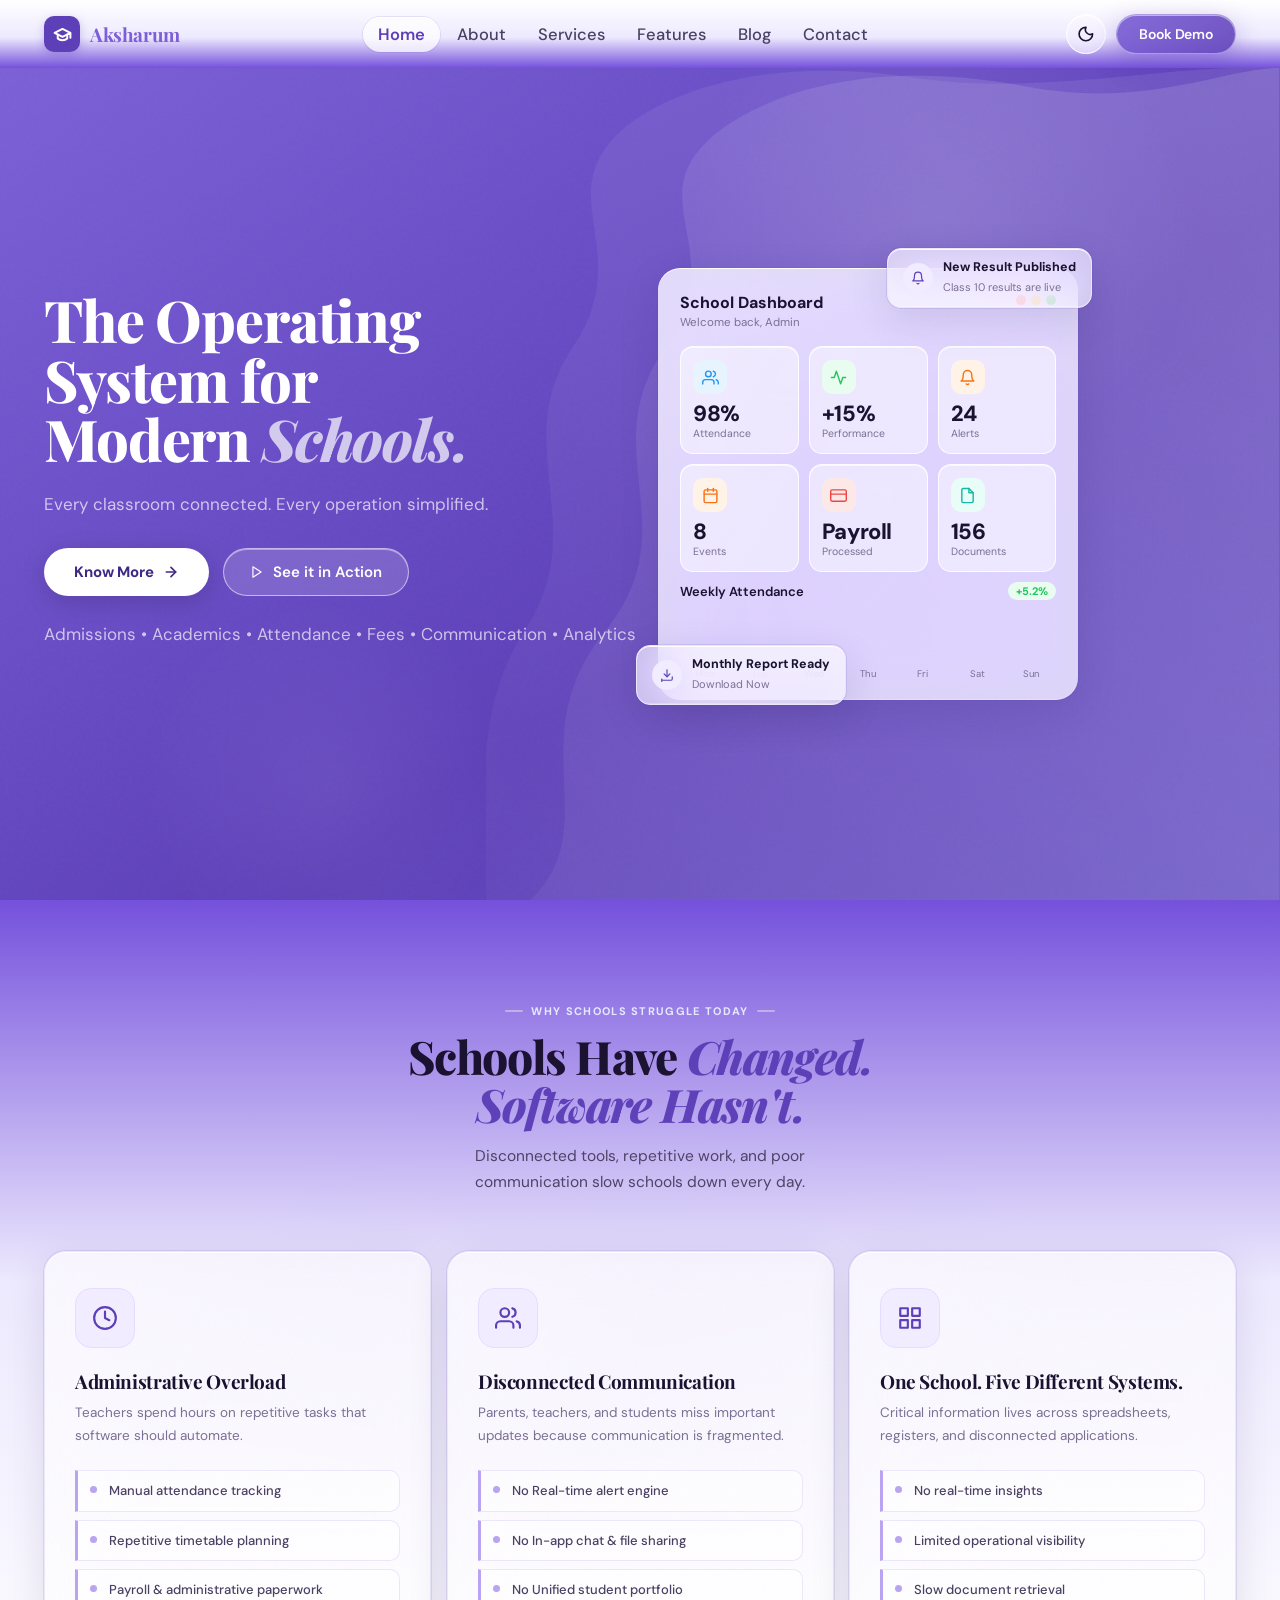
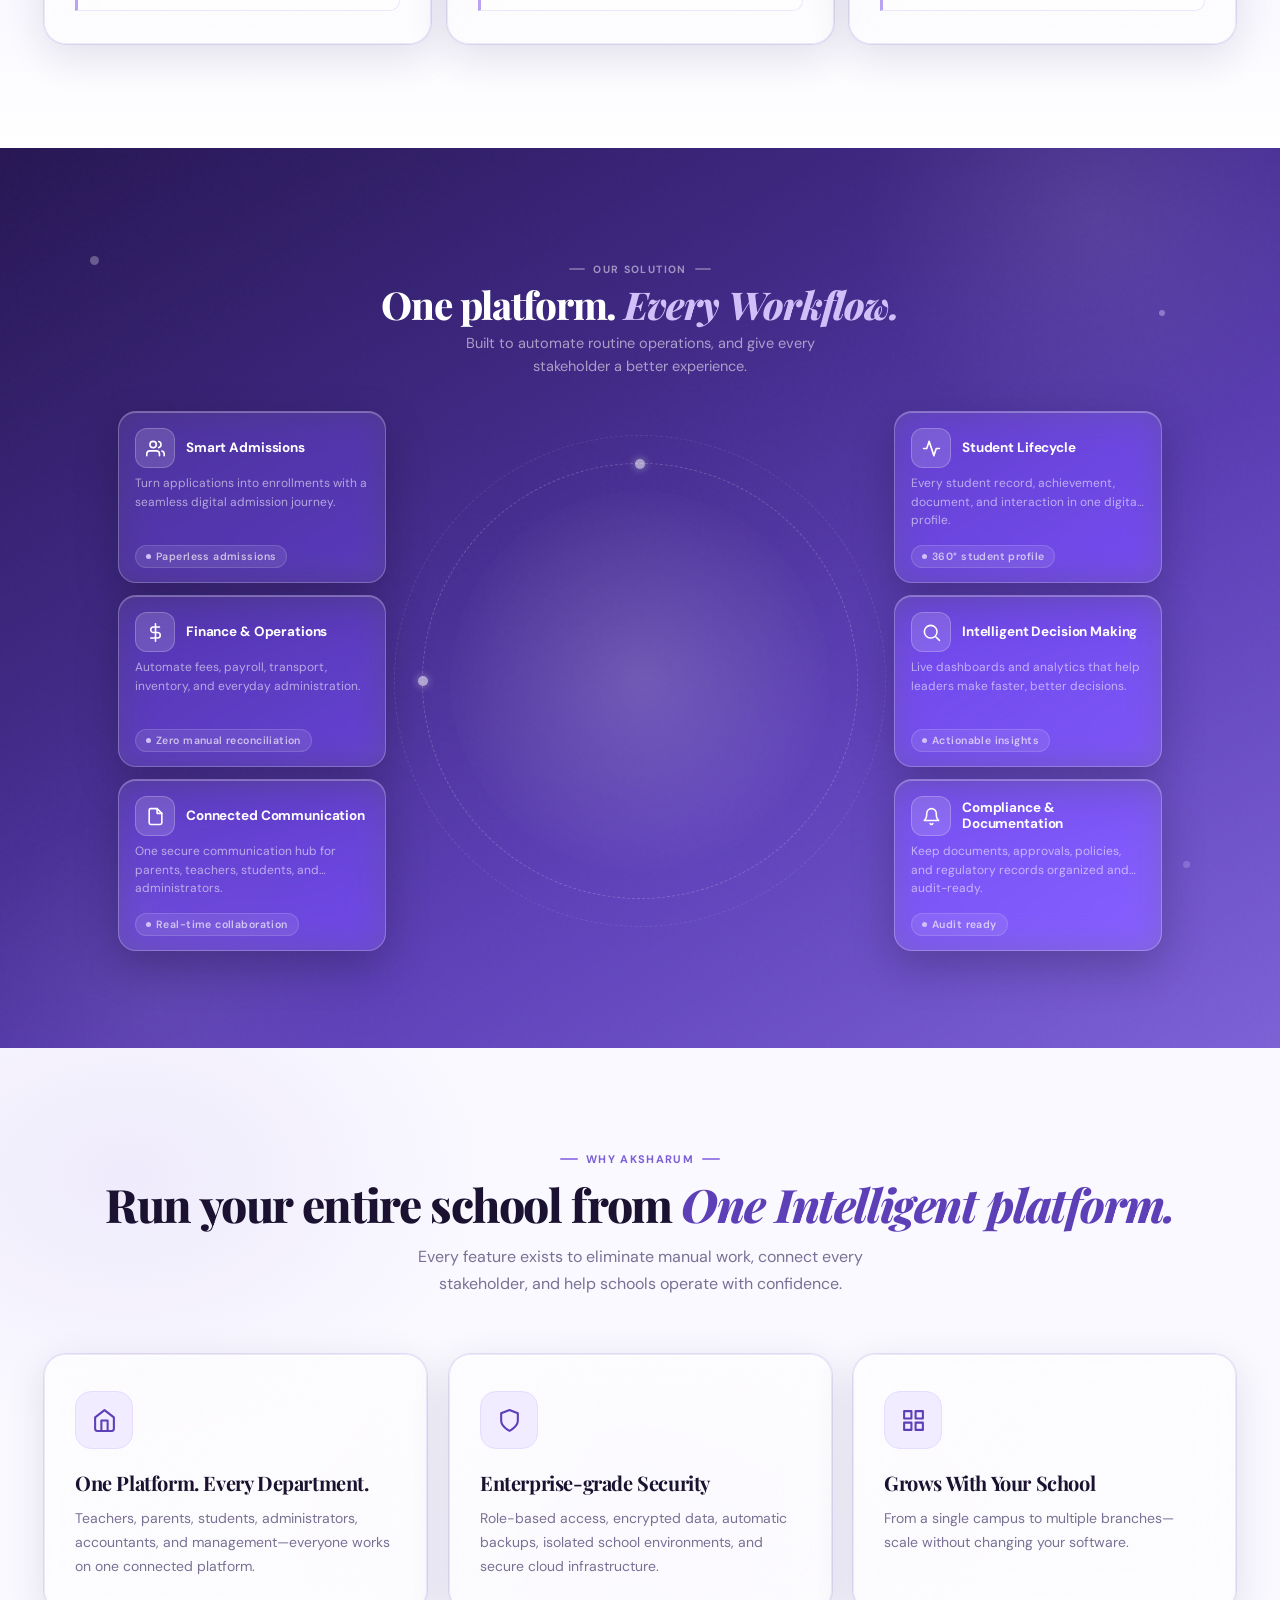
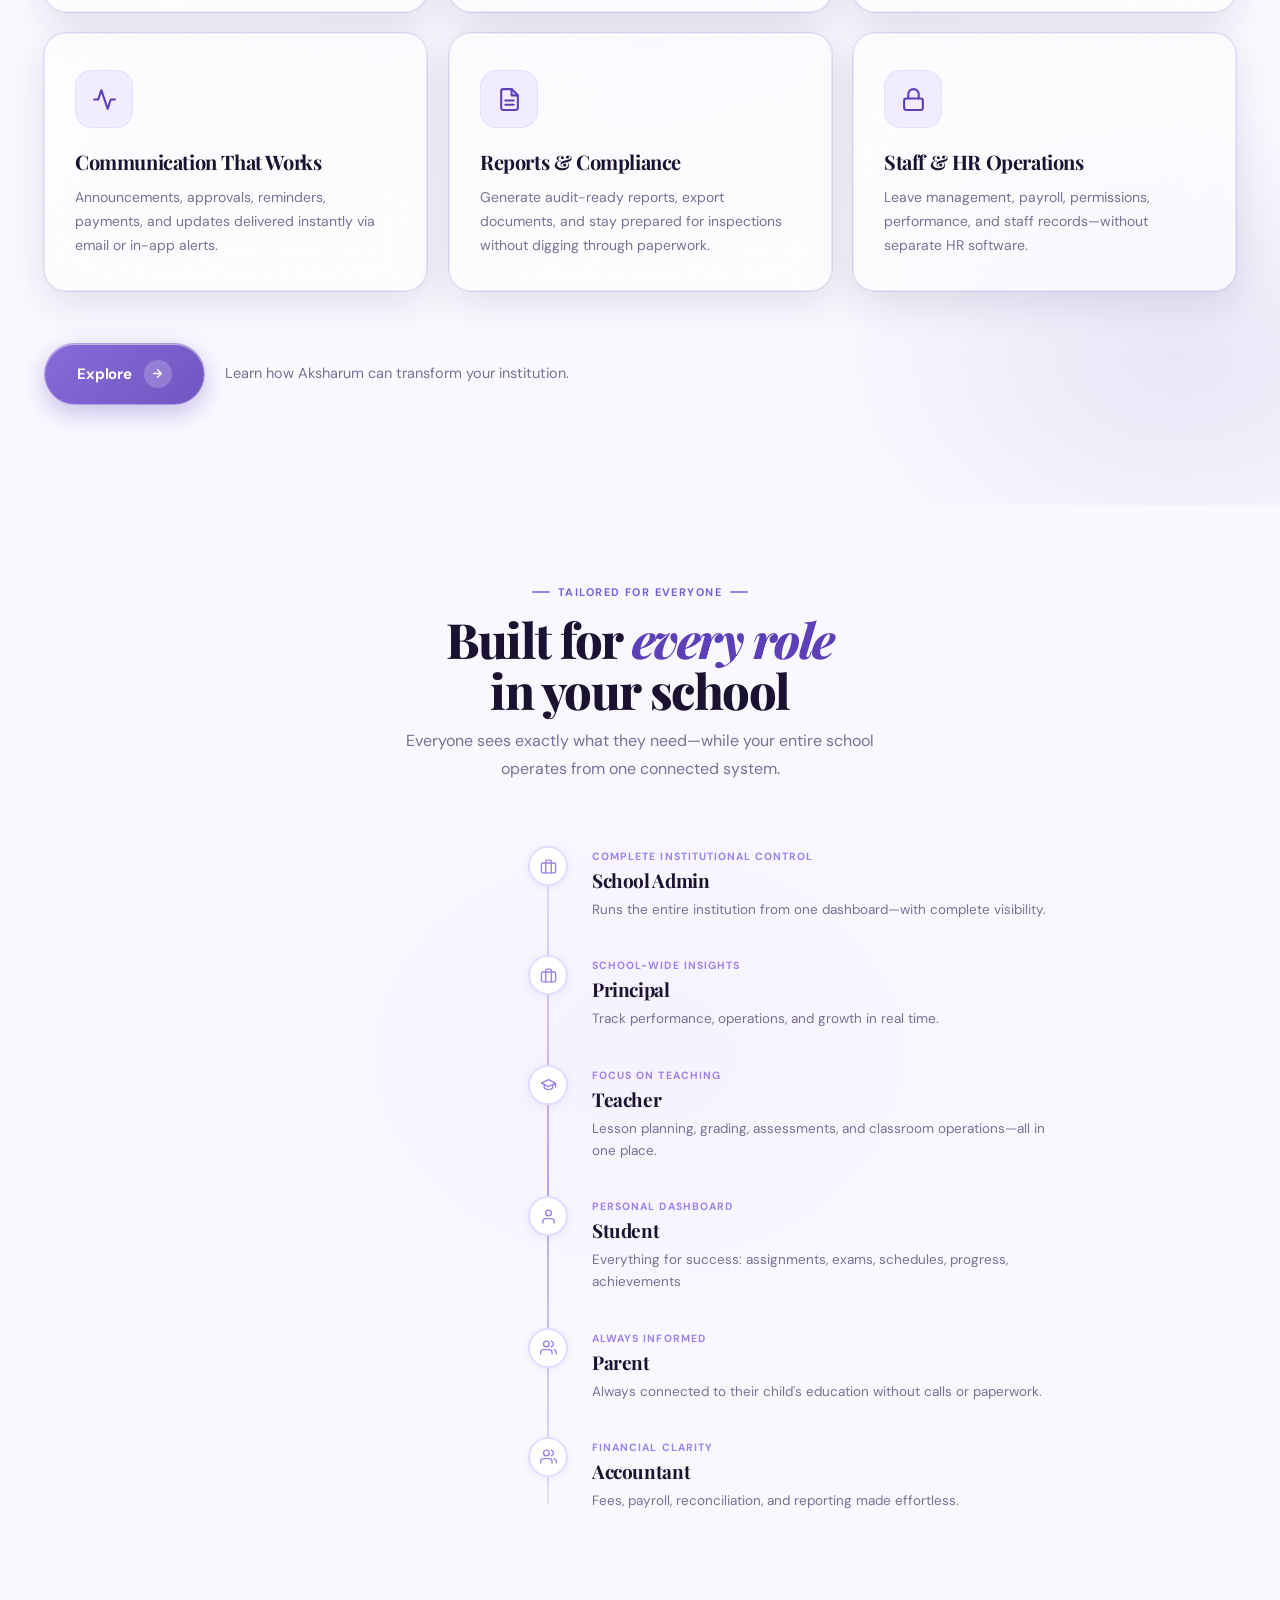
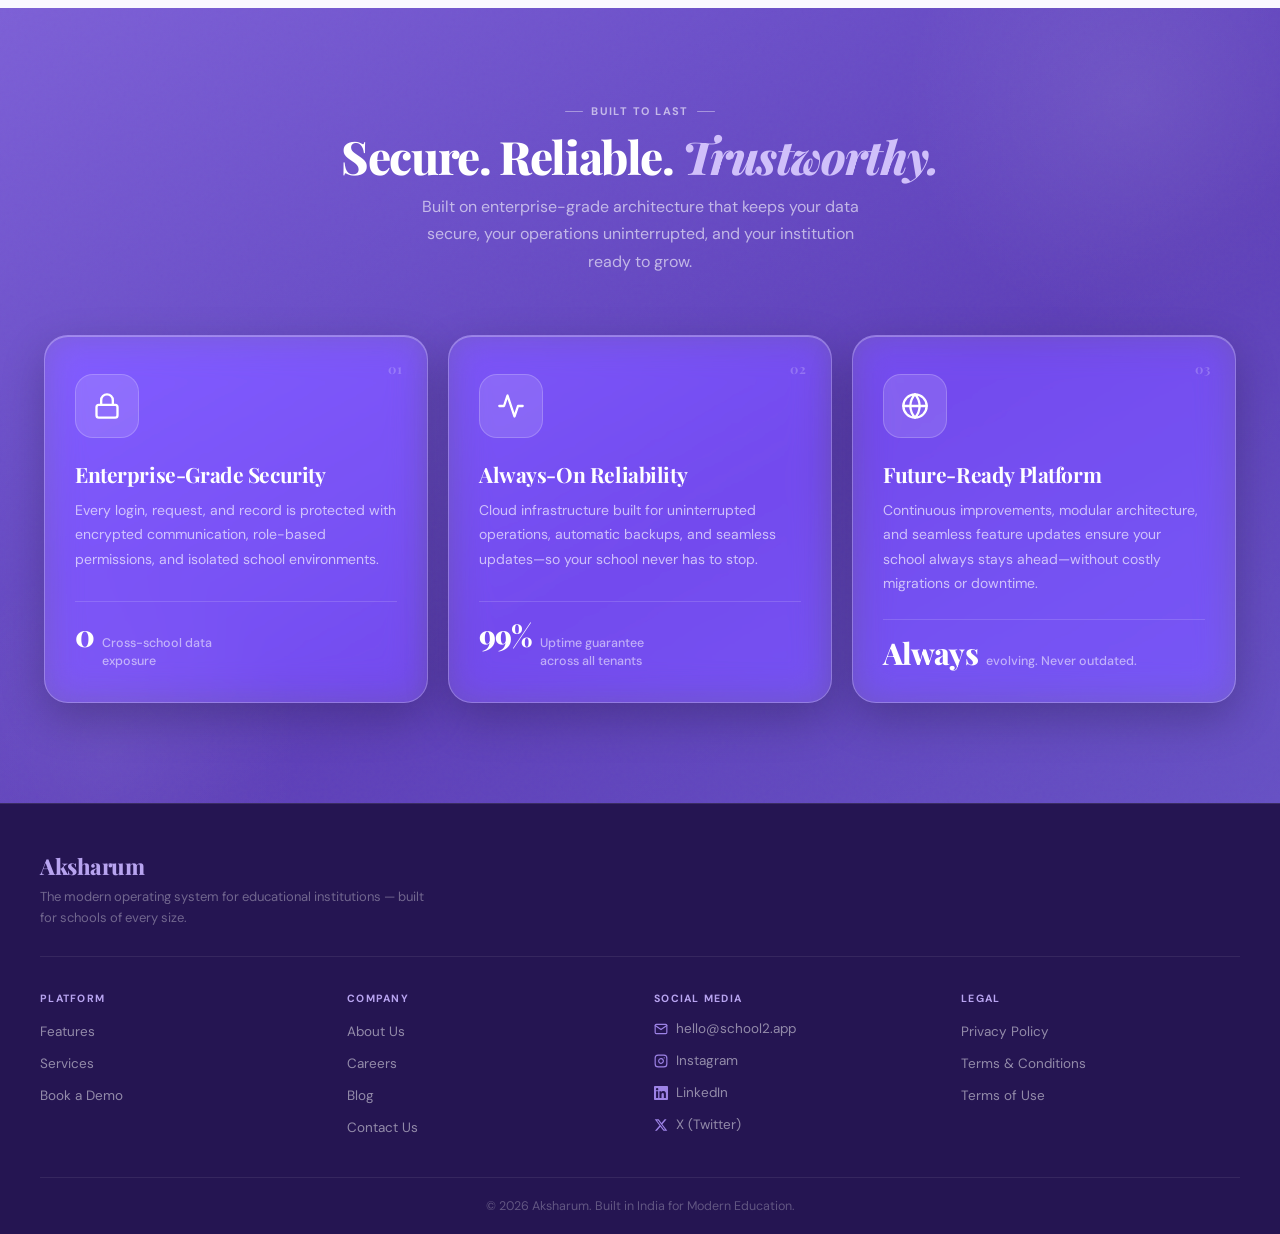
==== commit 6c1c1d75: "created a blog page" ====
--- a/index.html
+++ b/index.html
@@ -51,6 +51,7 @@
       <li><a href="about.html">About</a></li>
       <li><a href="services.html">Services</a></li>
       <li><a href="features.html">Features</a></li>
+      <li><a href="blog.html">Blog</a></li>
       <li><a href="contact.html">Contact</a></li>
     </ul>
 
@@ -115,6 +116,7 @@
       <a href="about.html" >About</a>
       <a href="services.html">Services</a>
       <a href="features.html">Features</a>
+      <a href="blog.html">Blog</a>
       <a href="contact.html">Contact</a>
     </div>
 
@@ -940,9 +942,9 @@
     <div class="f-top"><div class="f-brand-name"><span>Aksharum</span></div><div class="f-tagline">The modern operating system for educational institutions — built for schools of every size.</div></div>
     <div class="fgrid">
       <div class="fcol"><h4>Platform</h4><ul><li><a href="features.html">Features</a></li><li><a href="services.html">Services</a></li><li><a href="demo.html">Book a Demo</a></li></ul></div>
-      <div class="fcol"><h4>Company</h4><ul><li><a href="about.html">About Us</a></li><li><a href="career.html">Careers</a></li><li><a href="contact.html">Contact Us</a></li></ul></div>
+      <div class="fcol"><h4>Company</h4><ul><li><a href="about.html">About Us</a></li><li><a href="career.html">Careers</a></li>      <li><a href="blog.html">Blog</a></li><li><a href="contact.html">Contact Us</a></li></ul></div>
       <div class="fcol"><h4>Social Media</h4><ul>
-        <li><a href="mailto:hello@school2.app"><svg viewBox="0 0 24 24" fill="none" stroke="currentColor" stroke-width="2" stroke-linecap="round" stroke-linejoin="round"><path d="M4 4h16c1.1 0 2 .9 2 2v12c0 1.1-.9 2-2 2H4c-1.1 0-2-.9-2-2V6c0-1.1.9-2 2-2z"/><polyline points="22,6 12,13 2,6"/></svg>hello@school2.app</a></li>
+        <li><a href="mailto:admin@aksharum.com"><svg viewBox="0 0 24 24" fill="none" stroke="currentColor" stroke-width="2" stroke-linecap="round" stroke-linejoin="round"><path d="M4 4h16c1.1 0 2 .9 2 2v12c0 1.1-.9 2-2 2H4c-1.1 0-2-.9-2-2V6c0-1.1.9-2 2-2z"/><polyline points="22,6 12,13 2,6"/></svg>hello@school2.app</a></li>
         <li><a href="#"><svg viewBox="0 0 24 24" fill="none" stroke="currentColor" stroke-width="2" stroke-linecap="round" stroke-linejoin="round"><rect x="2" y="2" width="20" height="20" rx="5"/><path d="M16 11.37A4 4 0 1112.63 8 4 4 0 0116 11.37z"/><line x1="17.5" y1="6.5" x2="17.51" y2="6.5"/></svg>Instagram</a></li>
         <li><a href="#"><svg viewBox="0 0 24 24" fill="currentColor"><path d="M20.447 20.452h-3.554v-5.569c0-1.328-.027-3.037-1.852-3.037-1.853 0-2.136 1.445-2.136 2.939v5.667H9.351V9h3.414v1.561h.046c.477-.9 1.637-1.85 3.37-1.85 3.601 0 4.267 2.37 4.267 5.455v6.286zM5.337 7.433a2.062 2.062 0 01-2.063-2.065 2.064 2.064 0 112.063 2.065zm1.782 13.019H3.555V9h3.564v11.452zM22.225 0H1.771C.792 0 0 .774 0 1.729v20.542C0 23.227.792 24 1.771 24h20.451C23.2 24 24 23.227 24 22.271V1.729C24 .774 23.2 0 22.222 0h.003z"/></svg>LinkedIn</a></li>
         <li><a href="#"><svg viewBox="0 0 24 24" fill="currentColor"><path d="M18.244 2.25h3.308l-7.227 8.26 8.502 11.24H16.17l-5.214-6.817L4.99 21.75H1.68l7.73-8.835L1.254 2.25H8.08l4.713 6.231zm-1.161 17.52h1.833L7.084 4.126H5.117z"/></svg>X (Twitter)</a></li>
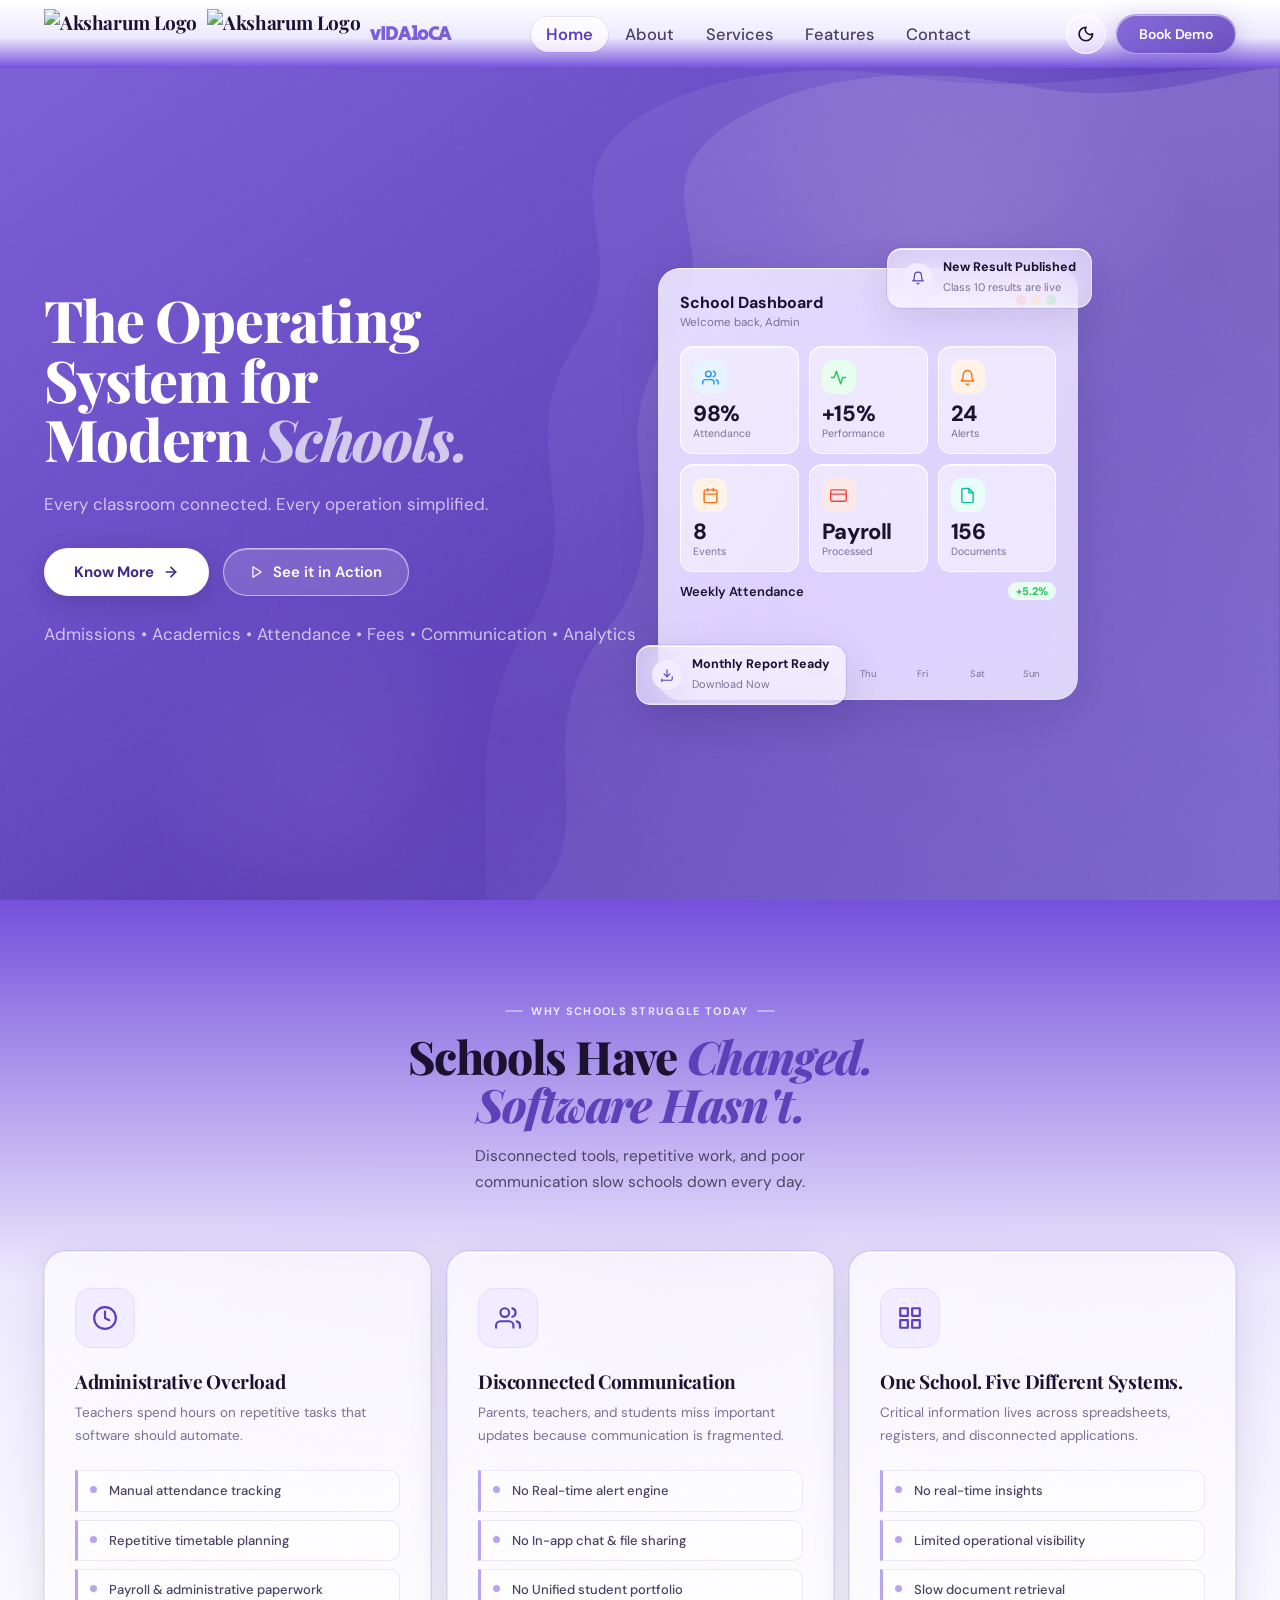
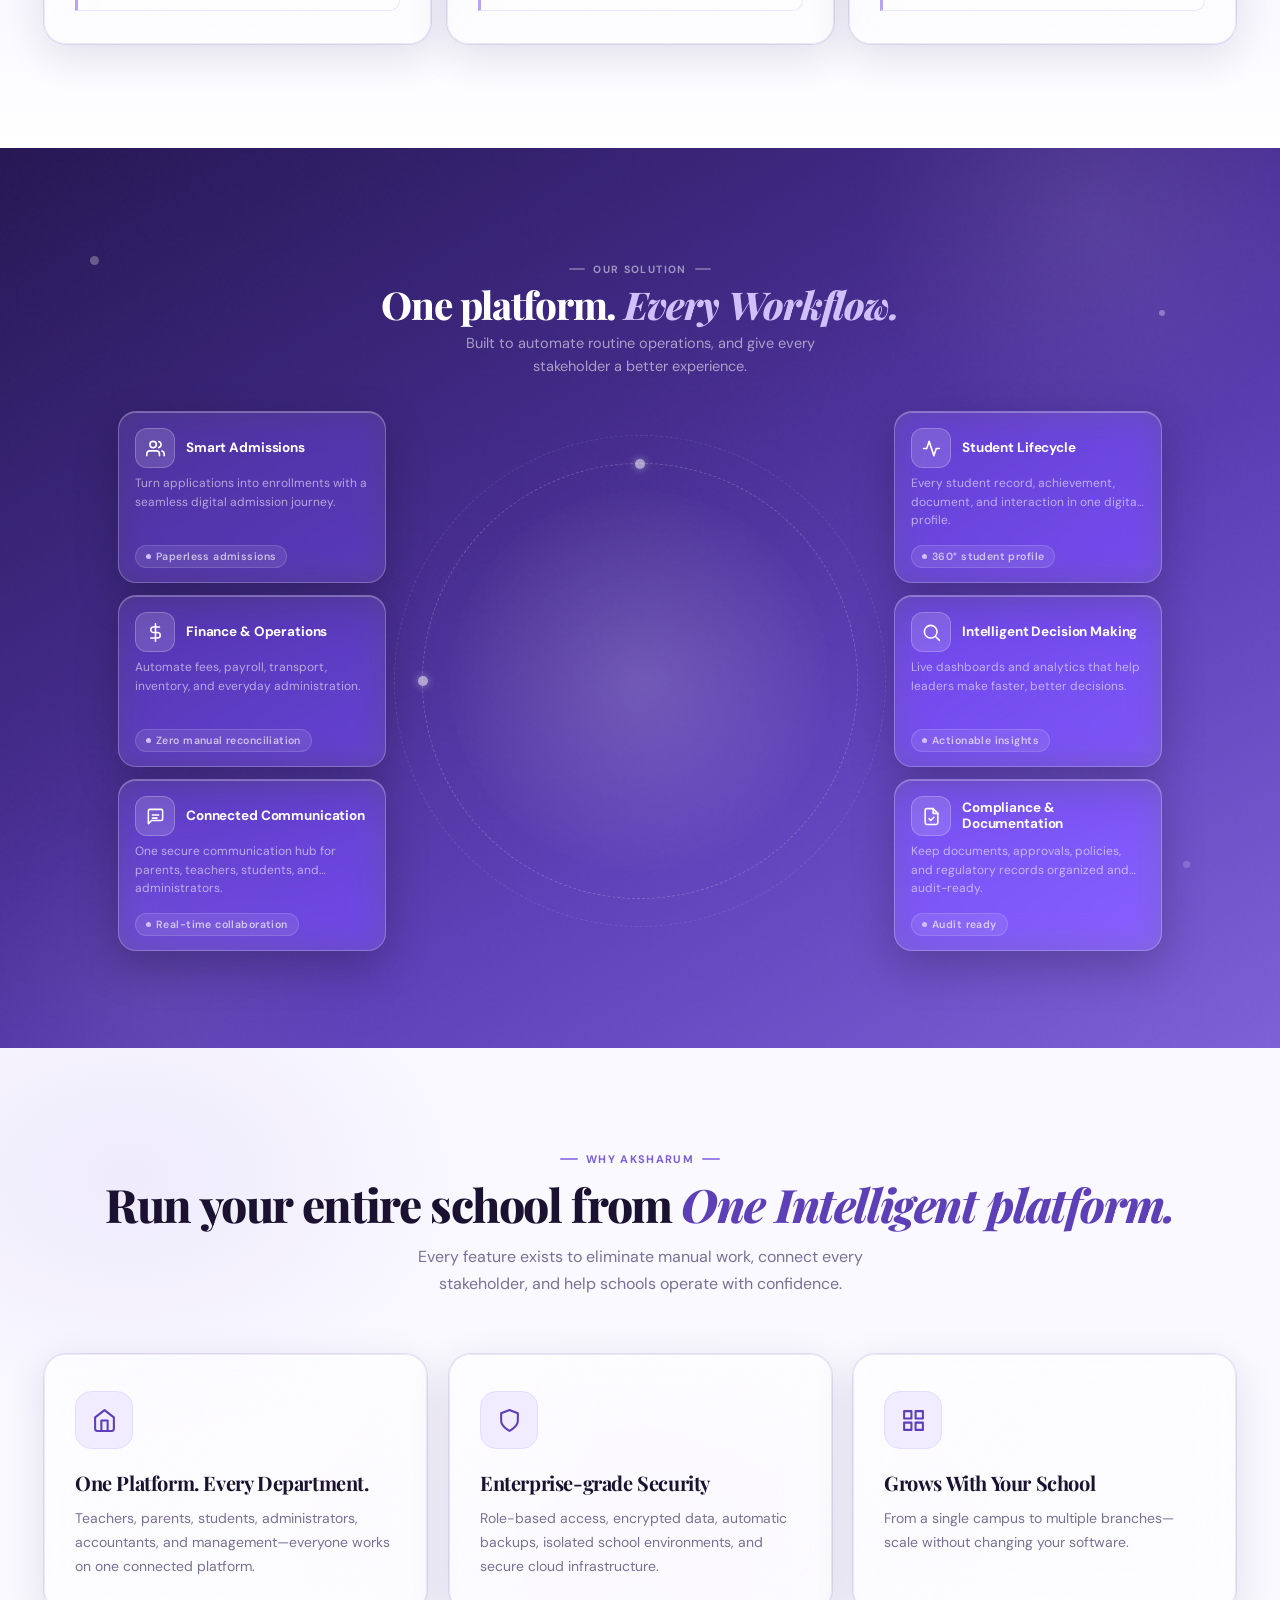
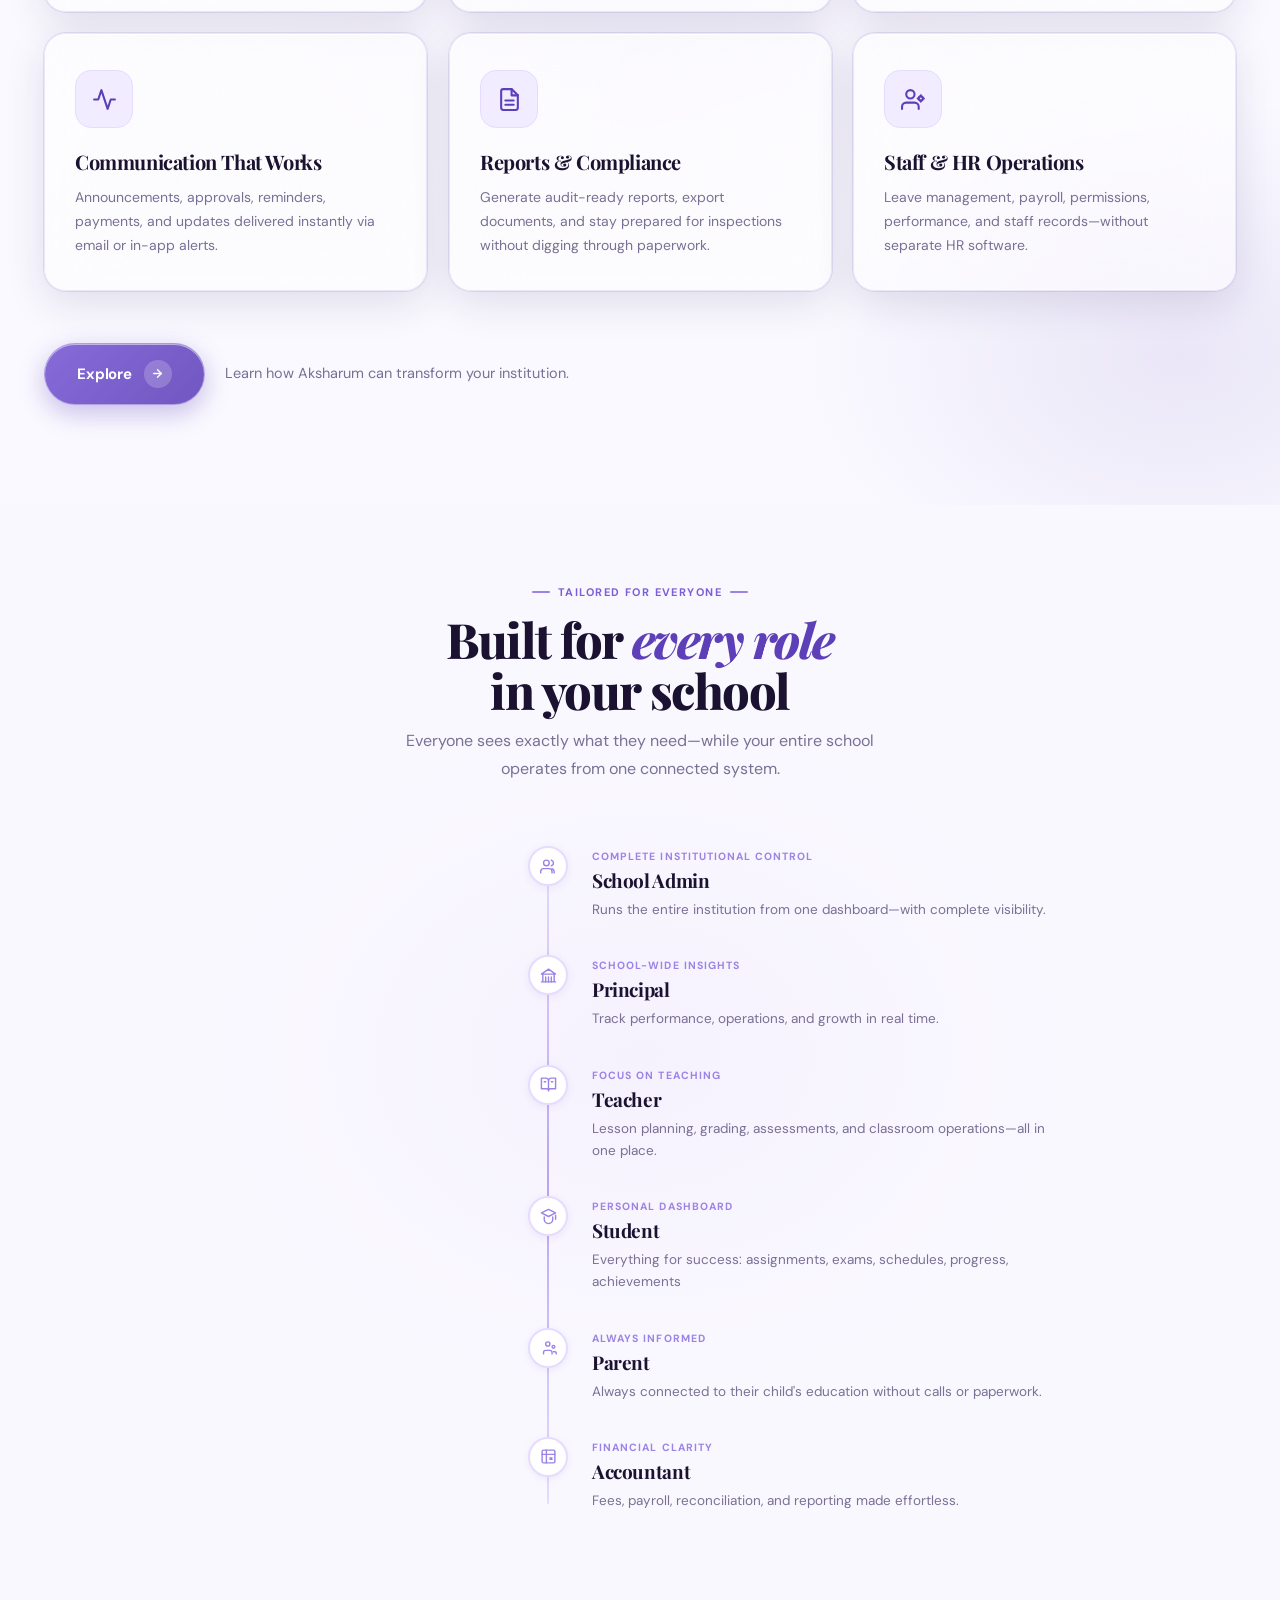
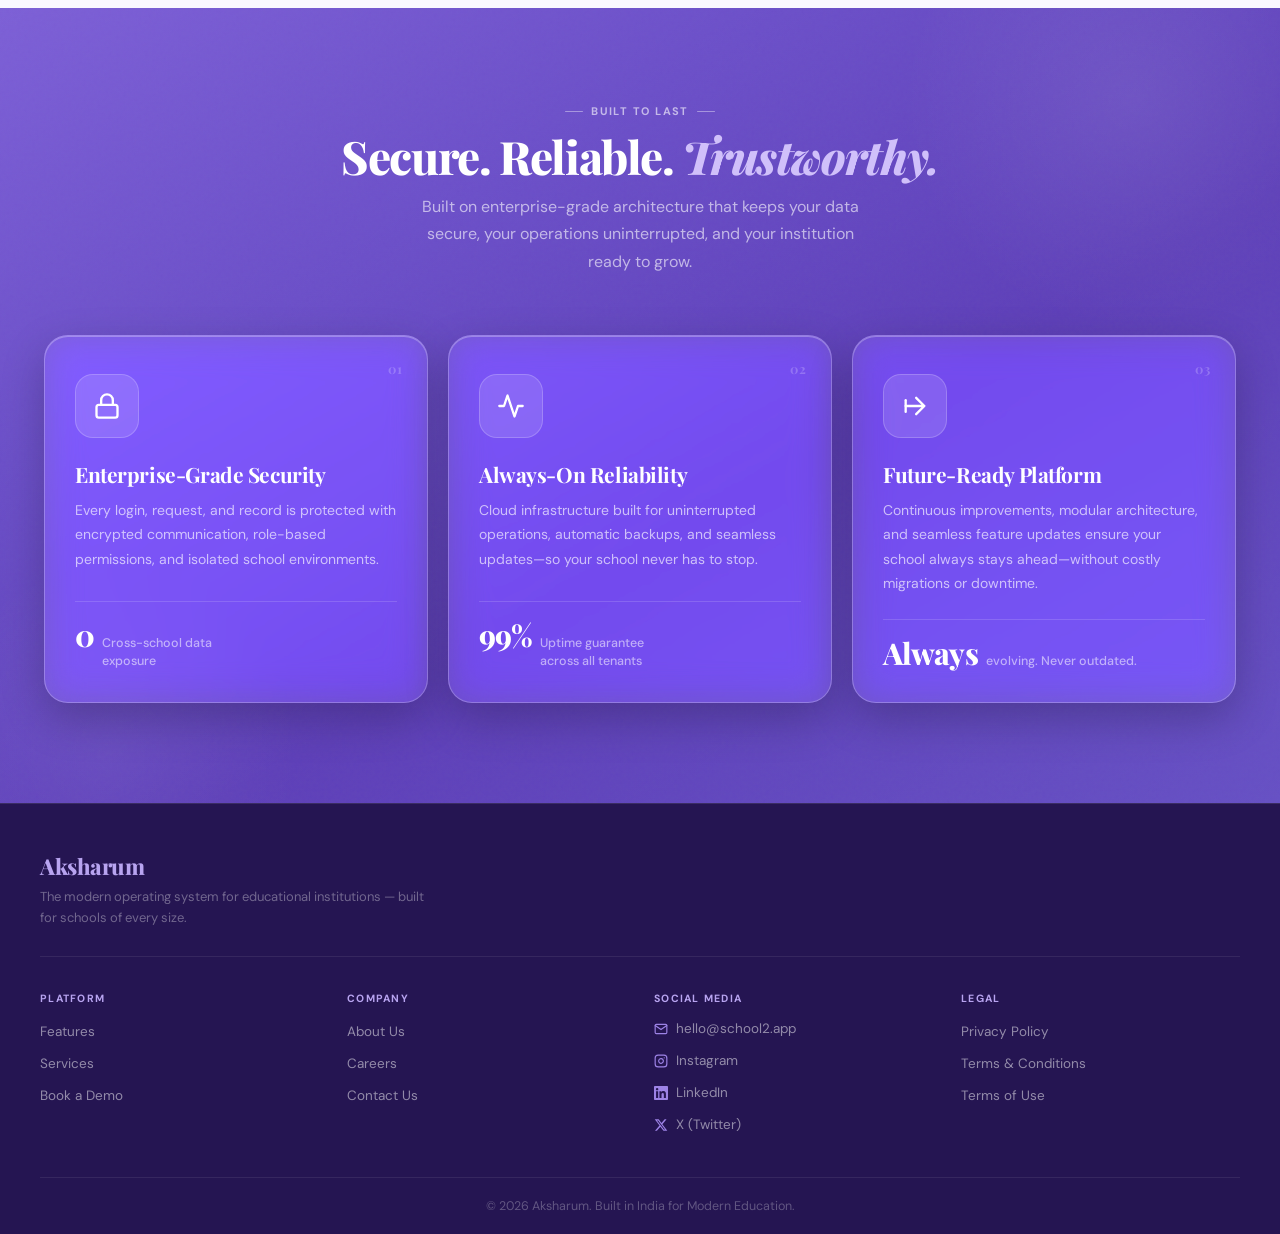
==== commit 9a47ae46: "JHIJI" ====
--- a/index.html
+++ b/index.html
@@ -9,6 +9,9 @@
 <script src="https://cdnjs.cloudflare.com/ajax/libs/gsap/3.12.5/gsap.min.js"></script>
 <script src="https://cdnjs.cloudflare.com/ajax/libs/gsap/3.12.5/ScrollTrigger.min.js"></script>
 <link rel="stylesheet" href="css/one.css">
+<link rel="preconnect" href="https://fonts.googleapis.com">
+<link rel="preconnect" href="https://fonts.gstatic.com" crossorigin>
+<link href="https://fonts.googleapis.com/css2?family=DynaPuff:wght@400..700&family=Secular+One&display=swap" rel="stylesheet">
 <link rel="stylesheet" href="css/liquid-glass.css">
 <script src="js/page-transitions.js" defer></script>
 <script>
@@ -35,15 +38,19 @@
     var(--nav-bg-end) 100%
   );">
   <div class="nw">
+
+
     <a href="index.html" class="logo">
-      <div class="lbox">
-        <svg viewBox="0 0 24 24" fill="none" stroke="currentColor" stroke-width="2.5" stroke-linecap="round" stroke-linejoin="round">
-          <path d="M22 10v6M2 10l10-5 10 5-10 5z"/>
-          <path d="M6 12v5c3 3 9 3 12 0v-5"/>
-        </svg>
-      </div>
-      <span class="logo-accent">Aksharum</span>
-    </a>
+  <!-- Light theme image -->
+  <img src="Aksharum_P.png" alt="Aksharum Logo" class="logo-img logo-light" style="height: 50px;">
+  
+  <!-- Dark theme image -->
+  <img src="Aksharum_W.png" alt="Aksharum Logo" class="logo-img logo-dark" style="height: 50px;">
+  
+  <span class="logo-accent" style="font-family: 'Secular One', system-ui !important;">vIDAloCA</span>
+</a>
+
+   
 
     <!-- desktop links -->
     <ul class="nlinks">
@@ -51,7 +58,6 @@
       <li><a href="about.html">About</a></li>
       <li><a href="services.html">Services</a></li>
       <li><a href="features.html">Features</a></li>
-      <li><a href="blog.html">Blog</a></li>
       <li><a href="contact.html">Contact</a></li>
     </ul>
 
@@ -116,7 +122,6 @@
       <a href="about.html" >About</a>
       <a href="services.html">Services</a>
       <a href="features.html">Features</a>
-      <a href="blog.html">Blog</a>
       <a href="contact.html">Contact</a>
     </div>
 
@@ -499,9 +504,11 @@
           <div class="sc-row">
             <div class="sc-ico"><svg viewBox="0 0 24 24" fill="none" stroke="currentColor" stroke-width="2"
                 stroke-linecap="round" stroke-linejoin="round">
-                <path d="M14 2H6a2 2 0 00-2 2v16a2 2 0 002 2h12a2 2 0 002-2V8z" />
-                <polyline points="14 2 14 8 20 8" />
+                <path d="M21 15a2 2 0 01-2 2H7l-4 4V5a2 2 0 012-2h14a2 2 0 012 2z" />
+                <path d="M8 10h8" />
+                <path d="M8 14h6" />
               </svg></div>
+
             <span class="sc-title">
               Connected Communication     
             </span>
@@ -543,7 +550,12 @@
 
         <div class="sc">
           <div class="sc-row">
-            <div class="sc-ico"><svg viewBox="0 0 24 24" fill="none" stroke="currentColor" stroke-width="2" stroke-linecap="round" stroke-linejoin="round"><path d="M18 8A6 6 0 006 8c0 7-3 9-3 9h18s-3-2-3-9"/><path d="M13.73 21a2 2 0 01-3.46 0"/></svg></div>
+<div class="sc-ico"><svg viewBox="0 0 24 24" fill="none" stroke="currentColor" stroke-width="2"
+                stroke-linecap="round" stroke-linejoin="round">
+                <path d="M14 2H6a2 2 0 00-2 2v16a2 2 0 002 2h12a2 2 0 002-2V8z" />
+                <polyline points="14 2 14 8 20 8" />
+                <path d="M9 15l2 2 4-4" />
+              </svg></div>
             <span class="sc-title">Compliance & Documentation</span>
           </div>
           <p class="sc-desc" style="margin-bottom: 0.3rem;">Keep documents, approvals, policies, and regulatory records organized and audit-ready.</p>
@@ -615,8 +627,13 @@
 
       <div class="fg-card" id="fg6">
         <div class="fg-ico">
-          <svg viewBox="0 0 24 24" fill="none" stroke="currentColor" stroke-width="2" stroke-linecap="round" stroke-linejoin="round"><rect x="3" y="11" width="18" height="11" rx="2" ry="2"/><path d="M7 11V7a5 5 0 0110 0v4"/></svg>
-        </div>
+<svg viewBox="0 0 24 24" fill="none" stroke="currentColor" stroke-width="2"
+                stroke-linecap="round" stroke-linejoin="round">
+                <path d="M17 21v-2a4 4 0 00-4-4H5a4 4 0 00-4 4v2" />
+                <circle cx="9" cy="7" r="4" />
+                <circle cx="19" cy="11" r="2" />
+                <path d="M19 8v1m0 4v1m-3-3h1m4 0h1" />
+              </svg>        </div>
         <h3>Staff & HR Operations</h3>
         <p>Leave management, payroll, permissions, performance, and staff records—without separate HR software.</p>
       </div>
@@ -667,9 +684,11 @@
       <div class="t-role" id="tr0">
         <div class="t-dot">
           <svg viewBox="0 0 24 24" fill="none" stroke="currentColor" stroke-width="2" stroke-linecap="round" stroke-linejoin="round">
-            <path d="M20 7H4a2 2 0 00-2 2v10a2 2 0 002 2h16a2 2 0 002-2V9a2 2 0 00-2-2z"/>
-            <path d="M16 21V5a2 2 0 00-2-2h-4a2 2 0 00-2 2v16"/>
-          </svg>
+  <path d="M20 21v-2a4 4 0 00-3-3.87" />
+  <path d="M16 3.13a4 4 0 010 7.75" />
+  <path d="M17 21v-2a4 4 0 00-4-4H5a4 4 0 00-4 4v2" />
+  <circle cx="9" cy="7" r="4" />
+</svg>
         </div>
         <div class="t-body">
           <div class="t-label">Complete institutional control</div>
@@ -682,9 +701,9 @@
       <div class="t-role" id="tr0">
         <div class="t-dot">
           <svg viewBox="0 0 24 24" fill="none" stroke="currentColor" stroke-width="2" stroke-linecap="round" stroke-linejoin="round">
-            <path d="M20 7H4a2 2 0 00-2 2v10a2 2 0 002 2h16a2 2 0 002-2V9a2 2 0 00-2-2z"/>
-            <path d="M16 21V5a2 2 0 00-2-2h-4a2 2 0 00-2 2v16"/>
-          </svg>
+  <path d="M22 21H2M12 3L2 10h20zM4 10v11M20 10v11" />
+  <path d="M8 14v7M12 14v7M16 14v7" />
+</svg>
         </div>
         <div class="t-body">
           <div class="t-label">School-wide Insights</div>
@@ -697,9 +716,9 @@
       <div class="t-role" id="tr1">
         <div class="t-dot">
           <svg viewBox="0 0 24 24" fill="none" stroke="currentColor" stroke-width="2" stroke-linecap="round" stroke-linejoin="round">
-            <path d="M22 10v6M2 10l10-5 10 5-10 5z"/>
-            <path d="M6 12v5c3 3 9 3 12 0v-5"/>
-          </svg>
+  <path d="M2 3h6a4 4 0 014 4v14a3 3 0 00-3-3H2zM22 3h-6a4 4 0 00-4 4v14a3 3 0 013-3h7z" />
+  <path d="M6 8h2M16 8h2" />
+</svg>
         </div>
         <div class="t-body">
           <div class="t-label">Focus on teaching</div>
@@ -712,10 +731,10 @@
       <!-- Student -->
       <div class="t-role" id="tr2">
         <div class="t-dot">
-          <svg viewBox="0 0 24 24" fill="none" stroke="currentColor" stroke-width="2" stroke-linecap="round" stroke-linejoin="round">
-            <path d="M20 21v-2a4 4 0 00-4-4H8a4 4 0 00-4 4v2"/>
-            <circle cx="12" cy="7" r="4"/>
-          </svg>
+         <svg viewBox="0 0 24 24" fill="none" stroke="currentColor" stroke-width="2" stroke-linecap="round" stroke-linejoin="round">
+  <path d="M22 10v6M6 12.5V16a6 6 0 0012 0v-3.5" />
+  <path d="M12 2L2 7l10 5 10-5z" />
+</svg>
         </div>
         <div class="t-body">
           <div class="t-label">Personal Dashboard</div>
@@ -727,11 +746,11 @@
       <div class="t-role" id="tr3">
         <div class="t-dot">
           <svg viewBox="0 0 24 24" fill="none" stroke="currentColor" stroke-width="2" stroke-linecap="round" stroke-linejoin="round">
-            <path d="M17 21v-2a4 4 0 00-4-4H5a4 4 0 00-4 4v2"/>
-            <circle cx="9" cy="7" r="4"/>
-            <path d="M23 21v-2a4 4 0 00-3-3.87"/>
-            <path d="M16 3.13a4 4 0 010 7.75"/>
-          </svg>
+  <path d="M17 21v-2a3 3 0 00-3-3H8a3 3 0 00-3 3v2" />
+  <circle cx="11" cy="7" r="3" />
+  <path d="M23 21v-1a2 2 0 00-2-2h-2" />
+  <circle cx="19" cy="11" r="2" />
+</svg>
         </div>
         <div class="t-body">
           <div class="t-label">Always informed</div>
@@ -743,12 +762,12 @@
       <!-- Accountant -->
       <div class="t-role" id="tr3">
         <div class="t-dot">
-          <svg viewBox="0 0 24 24" fill="none" stroke="currentColor" stroke-width="2" stroke-linecap="round" stroke-linejoin="round">
-            <path d="M17 21v-2a4 4 0 00-4-4H5a4 4 0 00-4 4v2"/>
-            <circle cx="9" cy="7" r="4"/>
-            <path d="M23 21v-2a4 4 0 00-3-3.87"/>
-            <path d="M16 3.13a4 4 0 010 7.75"/>
-          </svg>
+         <svg viewBox="0 0 24 24" fill="none" stroke="currentColor" stroke-width="2" stroke-linecap="round" stroke-linejoin="round">
+  <rect x="3" y="3" width="18" height="18" rx="2" ry="2" />
+  <line x1="9" y1="3" x2="9" y2="21" />
+  <line x1="3" y1="9" x2="21" y2="9" />
+  <path d="M14 14h3M14 16h3" />
+</svg>
         </div>
         <div class="t-body">
           <div class="t-label">Financial clarity</div>
@@ -826,10 +845,9 @@
         <div class="tcard-num">03</div>
         <div class="tcard-ico">
           <svg viewBox="0 0 24 24" fill="none" stroke="currentColor" stroke-width="2" stroke-linecap="round" stroke-linejoin="round">
-            <circle cx="12" cy="12" r="10"/>
-            <line x1="2" y1="12" x2="22" y2="12"/>
-            <path d="M12 2a15.3 15.3 0 014 10 15.3 15.3 0 01-4 10 15.3 15.3 0 01-4-10 15.3 15.3 0 014-10z"/>
-          </svg>
+  <path d="M13 5l7 7-7 7M4 12h16" />
+  <path d="M4 7v10" />
+</svg>
         </div>
         <h3>Future-Ready Platform</h3>
         <p>Continuous improvements, modular architecture, and seamless feature updates ensure your school always stays ahead—without costly migrations or downtime.
@@ -942,9 +960,9 @@
     <div class="f-top"><div class="f-brand-name"><span>Aksharum</span></div><div class="f-tagline">The modern operating system for educational institutions — built for schools of every size.</div></div>
     <div class="fgrid">
       <div class="fcol"><h4>Platform</h4><ul><li><a href="features.html">Features</a></li><li><a href="services.html">Services</a></li><li><a href="demo.html">Book a Demo</a></li></ul></div>
-      <div class="fcol"><h4>Company</h4><ul><li><a href="about.html">About Us</a></li><li><a href="career.html">Careers</a></li>      <li><a href="blog.html">Blog</a></li><li><a href="contact.html">Contact Us</a></li></ul></div>
+      <div class="fcol"><h4>Company</h4><ul><li><a href="about.html">About Us</a></li><li><a href="career.html">Careers</a></li><li><a href="contact.html">Contact Us</a></li></ul></div>
       <div class="fcol"><h4>Social Media</h4><ul>
-        <li><a href="mailto:admin@aksharum.com"><svg viewBox="0 0 24 24" fill="none" stroke="currentColor" stroke-width="2" stroke-linecap="round" stroke-linejoin="round"><path d="M4 4h16c1.1 0 2 .9 2 2v12c0 1.1-.9 2-2 2H4c-1.1 0-2-.9-2-2V6c0-1.1.9-2 2-2z"/><polyline points="22,6 12,13 2,6"/></svg>hello@school2.app</a></li>
+        <li><a href="mailto:hello@school2.app"><svg viewBox="0 0 24 24" fill="none" stroke="currentColor" stroke-width="2" stroke-linecap="round" stroke-linejoin="round"><path d="M4 4h16c1.1 0 2 .9 2 2v12c0 1.1-.9 2-2 2H4c-1.1 0-2-.9-2-2V6c0-1.1.9-2 2-2z"/><polyline points="22,6 12,13 2,6"/></svg>hello@school2.app</a></li>
         <li><a href="#"><svg viewBox="0 0 24 24" fill="none" stroke="currentColor" stroke-width="2" stroke-linecap="round" stroke-linejoin="round"><rect x="2" y="2" width="20" height="20" rx="5"/><path d="M16 11.37A4 4 0 1112.63 8 4 4 0 0116 11.37z"/><line x1="17.5" y1="6.5" x2="17.51" y2="6.5"/></svg>Instagram</a></li>
         <li><a href="#"><svg viewBox="0 0 24 24" fill="currentColor"><path d="M20.447 20.452h-3.554v-5.569c0-1.328-.027-3.037-1.852-3.037-1.853 0-2.136 1.445-2.136 2.939v5.667H9.351V9h3.414v1.561h.046c.477-.9 1.637-1.85 3.37-1.85 3.601 0 4.267 2.37 4.267 5.455v6.286zM5.337 7.433a2.062 2.062 0 01-2.063-2.065 2.064 2.064 0 112.063 2.065zm1.782 13.019H3.555V9h3.564v11.452zM22.225 0H1.771C.792 0 0 .774 0 1.729v20.542C0 23.227.792 24 1.771 24h20.451C23.2 24 24 23.227 24 22.271V1.729C24 .774 23.2 0 22.222 0h.003z"/></svg>LinkedIn</a></li>
         <li><a href="#"><svg viewBox="0 0 24 24" fill="currentColor"><path d="M18.244 2.25h3.308l-7.227 8.26 8.502 11.24H16.17l-5.214-6.817L4.99 21.75H1.68l7.73-8.835L1.254 2.25H8.08l4.713 6.231zm-1.161 17.52h1.833L7.084 4.126H5.117z"/></svg>X (Twitter)</a></li>
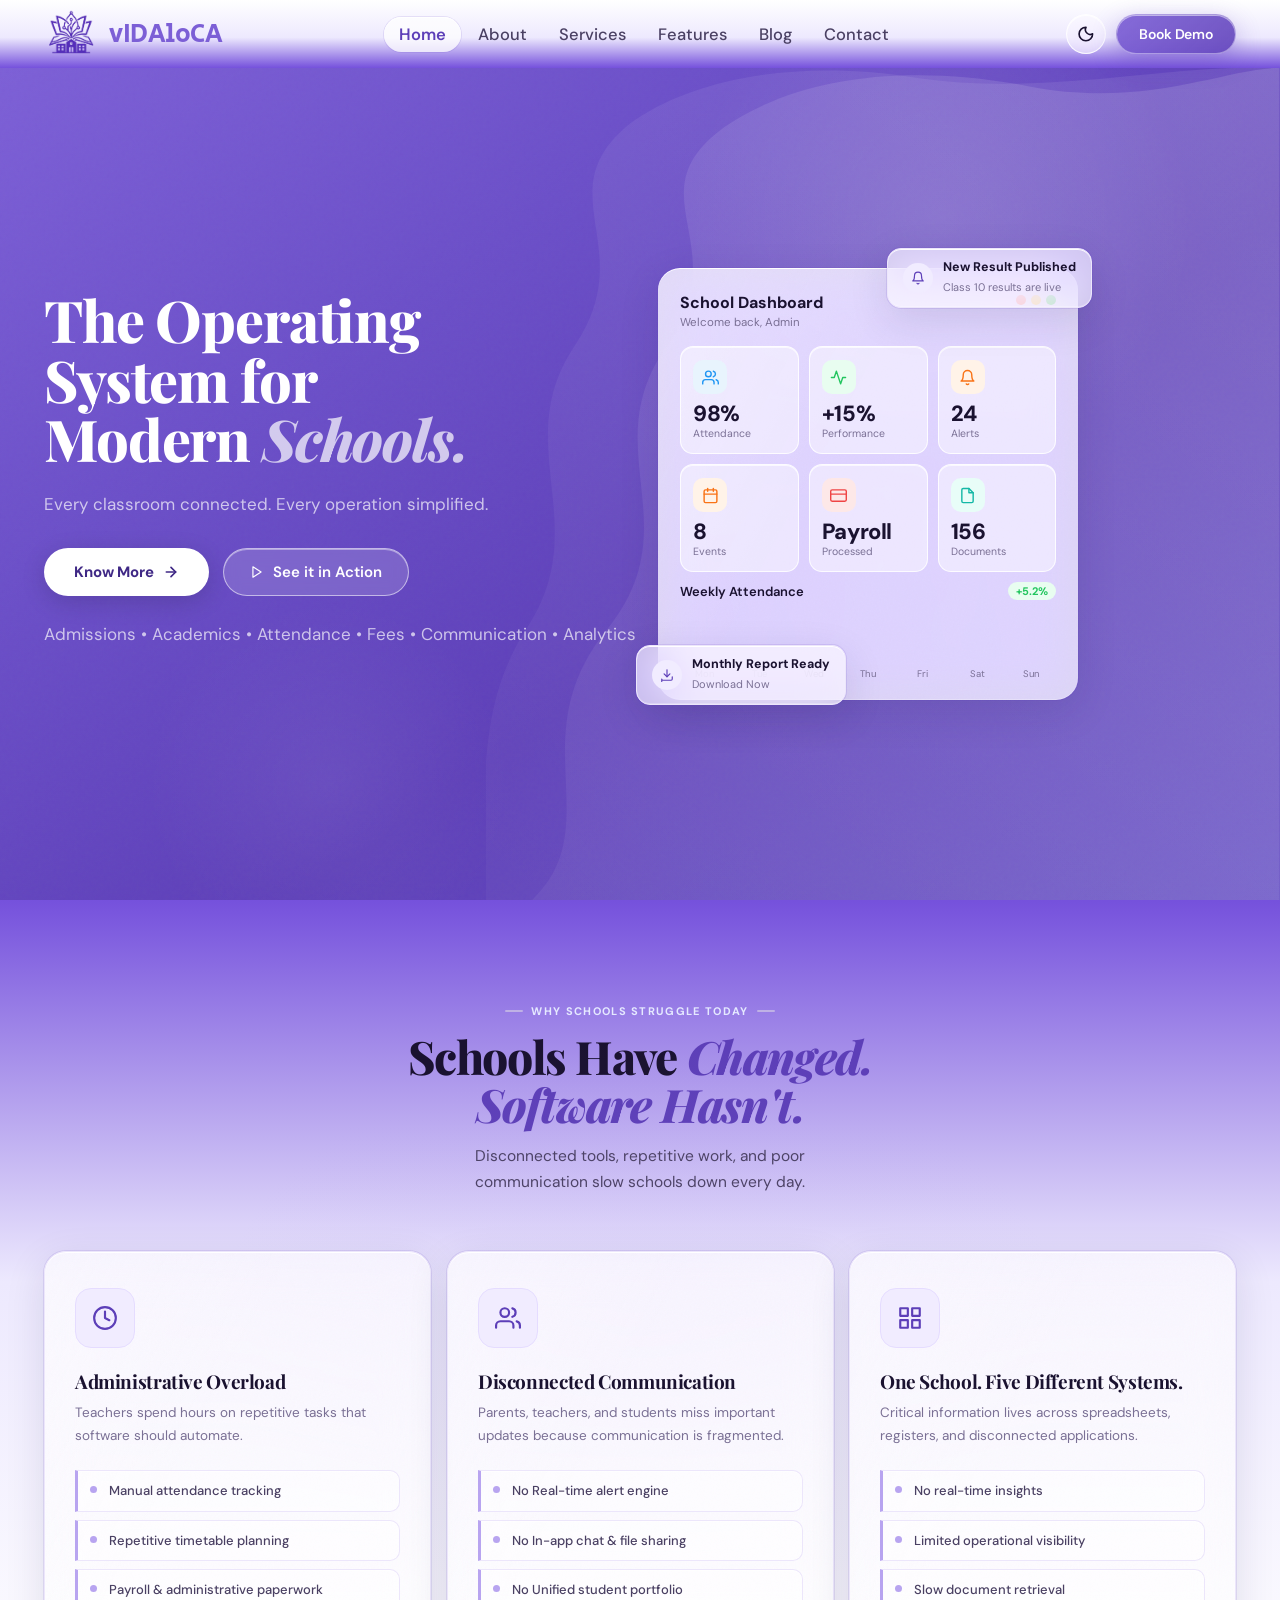
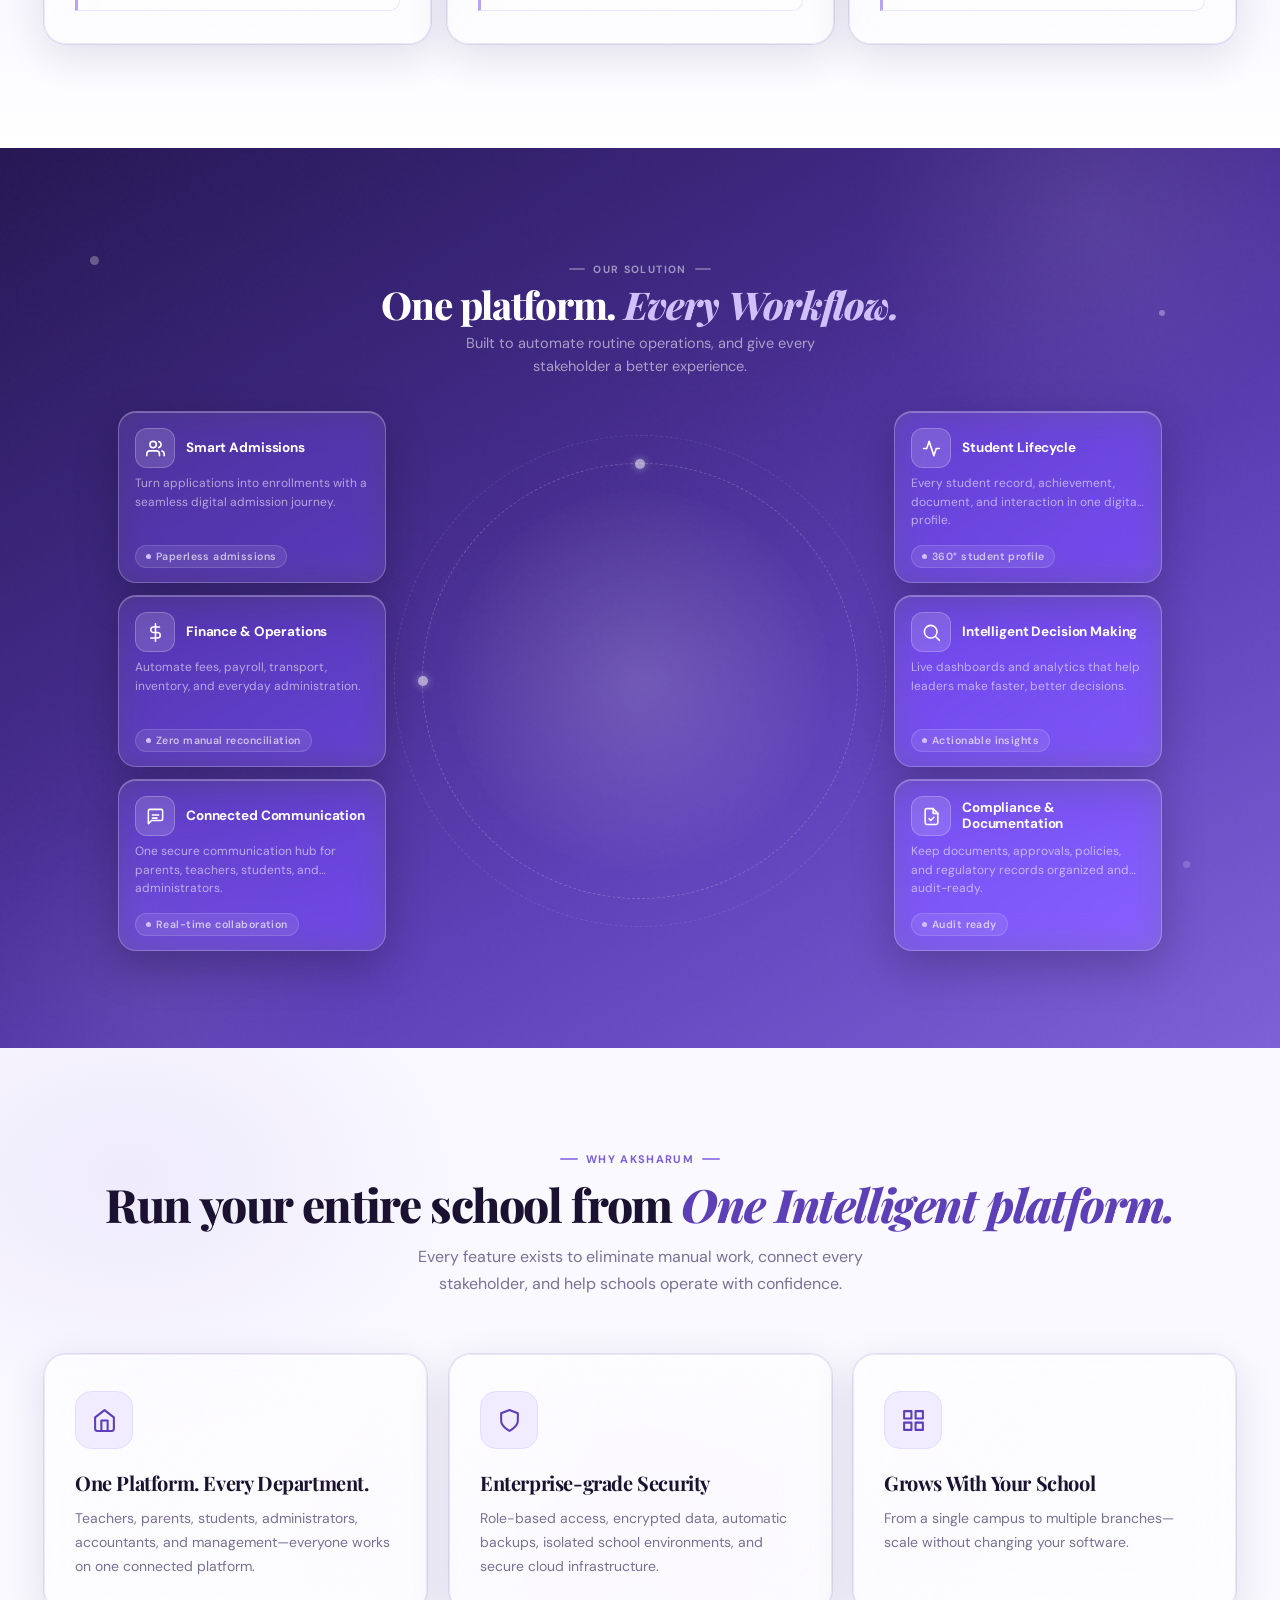
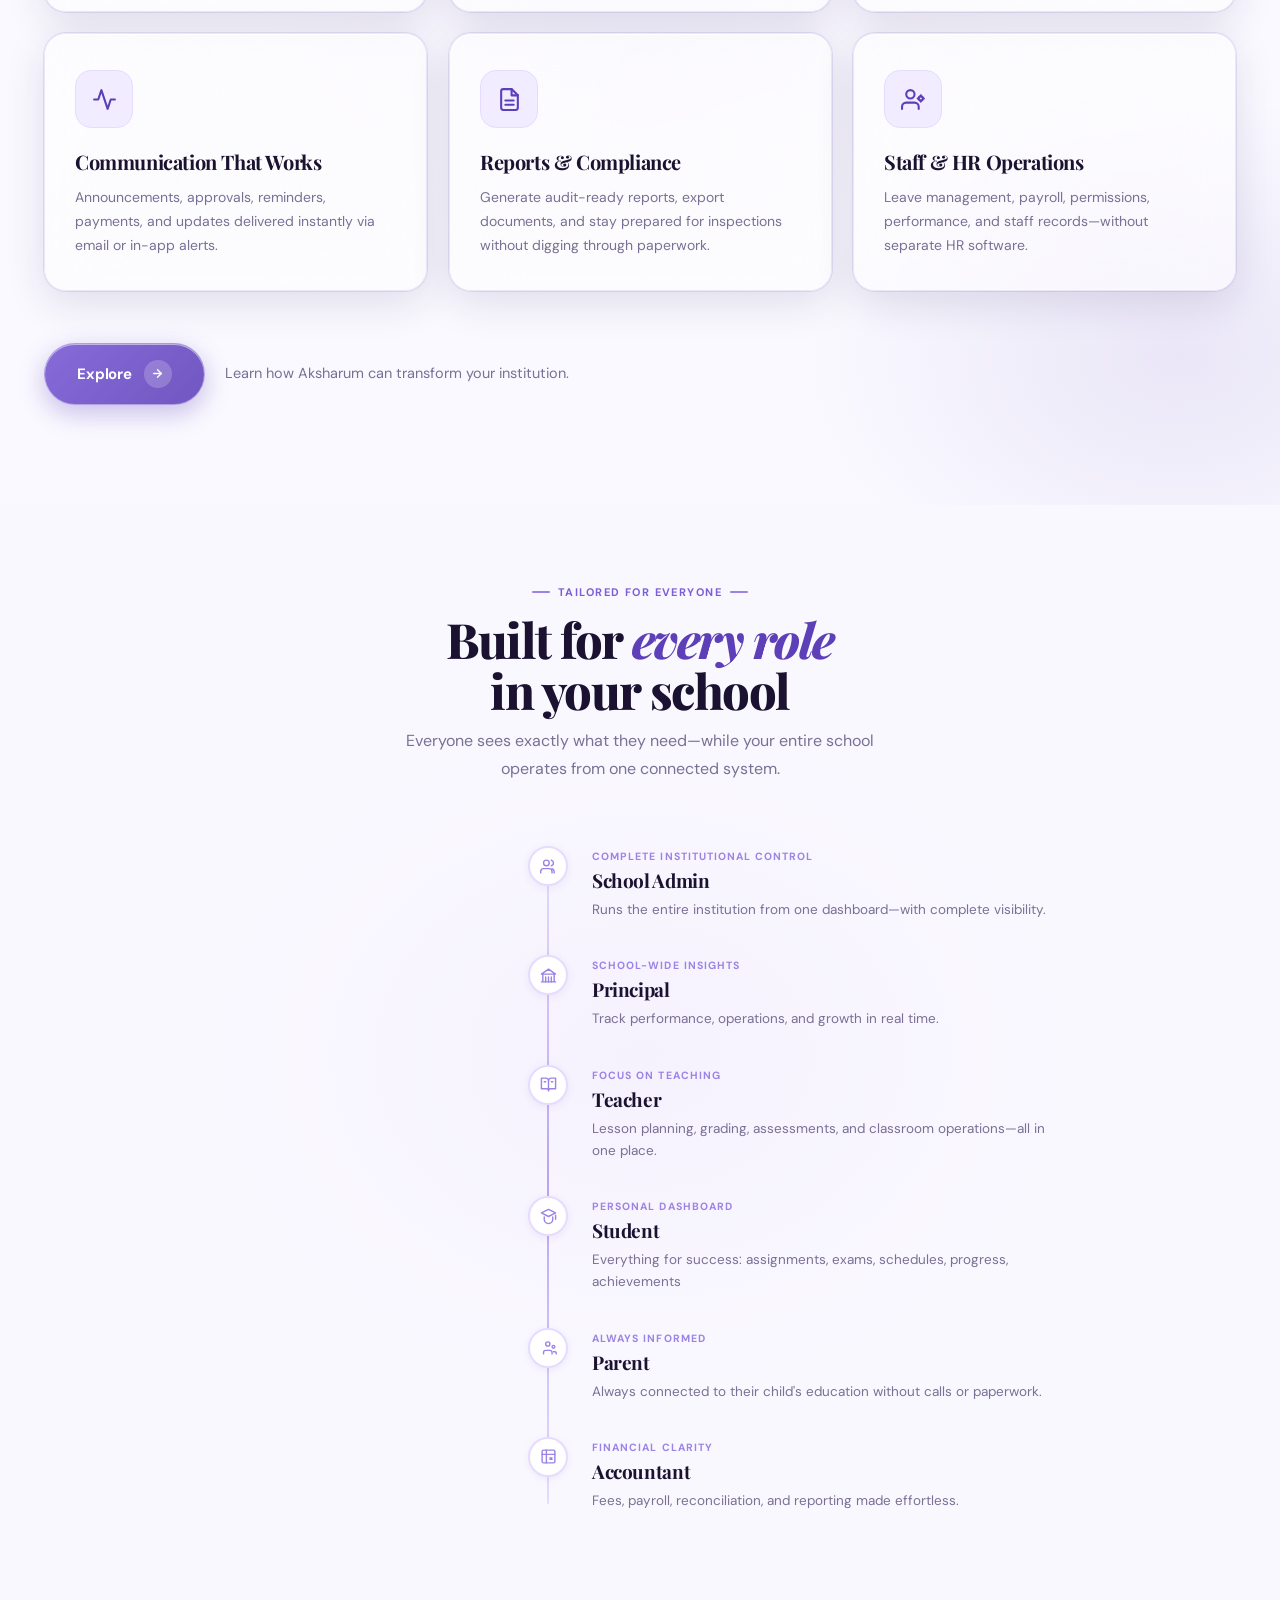
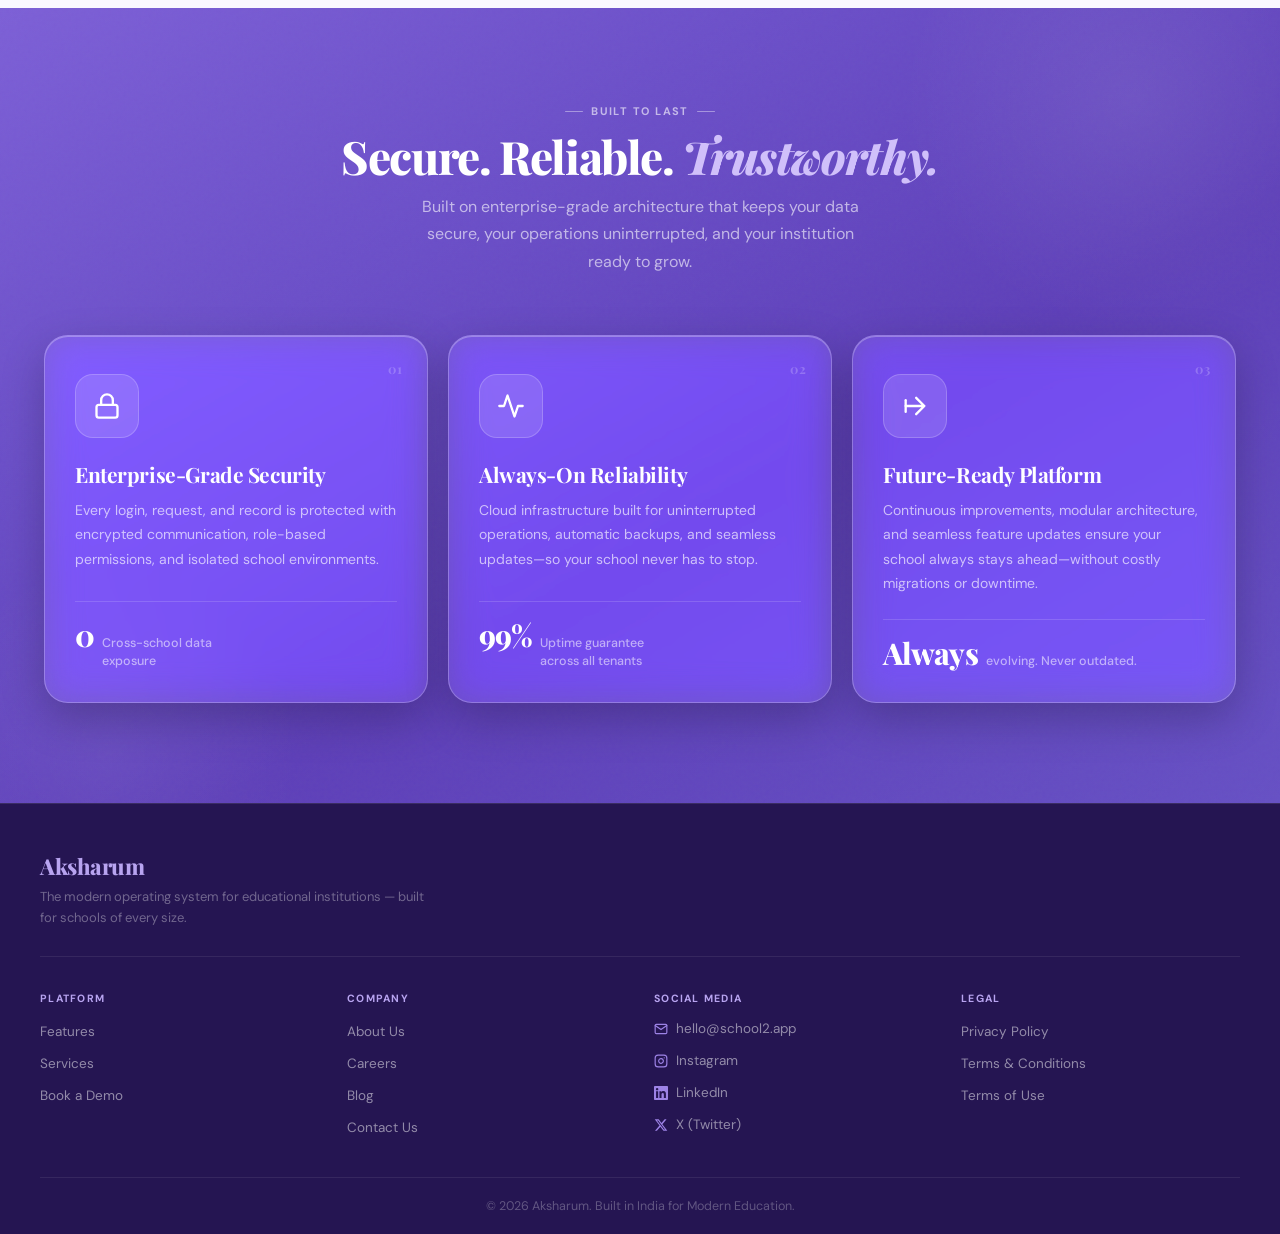
==== commit 20e37b7f: "Merge 9a47ae464801260c82154828a80ee2cde02d0840 into 1de818b5f8c40b8fd96471854cc0bcb7c3e8a247" ====
--- a/index.html
+++ b/index.html
@@ -58,6 +58,7 @@
       <li><a href="about.html">About</a></li>
       <li><a href="services.html">Services</a></li>
       <li><a href="features.html">Features</a></li>
+      <li><a href="blog.html">Blog</a></li>
       <li><a href="contact.html">Contact</a></li>
     </ul>
 
@@ -122,6 +123,7 @@
       <a href="about.html" >About</a>
       <a href="services.html">Services</a>
       <a href="features.html">Features</a>
+      <a href="blog.html">Blog</a>
       <a href="contact.html">Contact</a>
     </div>
 
@@ -960,9 +962,9 @@
     <div class="f-top"><div class="f-brand-name"><span>Aksharum</span></div><div class="f-tagline">The modern operating system for educational institutions — built for schools of every size.</div></div>
     <div class="fgrid">
       <div class="fcol"><h4>Platform</h4><ul><li><a href="features.html">Features</a></li><li><a href="services.html">Services</a></li><li><a href="demo.html">Book a Demo</a></li></ul></div>
-      <div class="fcol"><h4>Company</h4><ul><li><a href="about.html">About Us</a></li><li><a href="career.html">Careers</a></li><li><a href="contact.html">Contact Us</a></li></ul></div>
+      <div class="fcol"><h4>Company</h4><ul><li><a href="about.html">About Us</a></li><li><a href="career.html">Careers</a></li>      <li><a href="blog.html">Blog</a></li><li><a href="contact.html">Contact Us</a></li></ul></div>
       <div class="fcol"><h4>Social Media</h4><ul>
-        <li><a href="mailto:hello@school2.app"><svg viewBox="0 0 24 24" fill="none" stroke="currentColor" stroke-width="2" stroke-linecap="round" stroke-linejoin="round"><path d="M4 4h16c1.1 0 2 .9 2 2v12c0 1.1-.9 2-2 2H4c-1.1 0-2-.9-2-2V6c0-1.1.9-2 2-2z"/><polyline points="22,6 12,13 2,6"/></svg>hello@school2.app</a></li>
+        <li><a href="mailto:admin@aksharum.com"><svg viewBox="0 0 24 24" fill="none" stroke="currentColor" stroke-width="2" stroke-linecap="round" stroke-linejoin="round"><path d="M4 4h16c1.1 0 2 .9 2 2v12c0 1.1-.9 2-2 2H4c-1.1 0-2-.9-2-2V6c0-1.1.9-2 2-2z"/><polyline points="22,6 12,13 2,6"/></svg>hello@school2.app</a></li>
         <li><a href="#"><svg viewBox="0 0 24 24" fill="none" stroke="currentColor" stroke-width="2" stroke-linecap="round" stroke-linejoin="round"><rect x="2" y="2" width="20" height="20" rx="5"/><path d="M16 11.37A4 4 0 1112.63 8 4 4 0 0116 11.37z"/><line x1="17.5" y1="6.5" x2="17.51" y2="6.5"/></svg>Instagram</a></li>
         <li><a href="#"><svg viewBox="0 0 24 24" fill="currentColor"><path d="M20.447 20.452h-3.554v-5.569c0-1.328-.027-3.037-1.852-3.037-1.853 0-2.136 1.445-2.136 2.939v5.667H9.351V9h3.414v1.561h.046c.477-.9 1.637-1.85 3.37-1.85 3.601 0 4.267 2.37 4.267 5.455v6.286zM5.337 7.433a2.062 2.062 0 01-2.063-2.065 2.064 2.064 0 112.063 2.065zm1.782 13.019H3.555V9h3.564v11.452zM22.225 0H1.771C.792 0 0 .774 0 1.729v20.542C0 23.227.792 24 1.771 24h20.451C23.2 24 24 23.227 24 22.271V1.729C24 .774 23.2 0 22.222 0h.003z"/></svg>LinkedIn</a></li>
         <li><a href="#"><svg viewBox="0 0 24 24" fill="currentColor"><path d="M18.244 2.25h3.308l-7.227 8.26 8.502 11.24H16.17l-5.214-6.817L4.99 21.75H1.68l7.73-8.835L1.254 2.25H8.08l4.713 6.231zm-1.161 17.52h1.833L7.084 4.126H5.117z"/></svg>X (Twitter)</a></li>
--- a/css/one.css
+++ b/css/one.css
@@ -42,10 +42,36 @@
   display:flex;align-items:center;justify-content:space-between;
   height:68px;gap:16px;
 }
-.logo{display:flex;align-items:center;gap:10px;font-family:'Playfair Display',serif;font-weight:700;font-size:19px;letter-spacing:-.02em;color:var(--ink);text-decoration:none}
+.logo{display:flex;align-items:center;gap:10px;font-family:'Playfair Display',serif;font-weight:700;font-size:2vw;letter-spacing:-.02em;color:var(--ink);text-decoration:none}
 .lbox{width:36px;height:36px;border-radius:10px;background:var(--p700);display:grid;place-items:center;box-shadow:0 3px 10px rgba(93,63,184,.28);flex-shrink:0}
 .lbox svg{width:19px;height:19px;color:#fff}
-.logo-accent{color:var(--p600)}
+.logo-accent{color:var(--p600);
+  font-family: "Secular One", system-ui;
+  font-optical-sizing: auto;
+  font-weight: 400;
+  font-style: normal;
+  font-style: normal;
+  font-variation-settings:
+    "wdth" 100;
+}
+
+
+/* By default (or when light theme is active), hide the dark logo */
+.logo-dark {
+  display: none !important;
+}
+
+/* When data-theme is set to dark, hide the light logo and show the dark logo */
+[data-theme="dark"] .logo-light {
+  display: none !important;
+}
+
+[data-theme="dark"] .logo-dark {
+  display: inline-block !important; /* or 'block', depending on your layout */
+}
+
+
+
 .nlinks{display:flex;gap:2px;list-style:none}
 .nlinks a{display:block;padding:7px 15px;font-size:16.5px;font-weight:500;color:var(--ink2);border-radius:var(--rpill);transition:color .2s,background .2s;text-decoration:none}
 .nlinks a:hover{color:var(--ink);background:var(--p50)}
